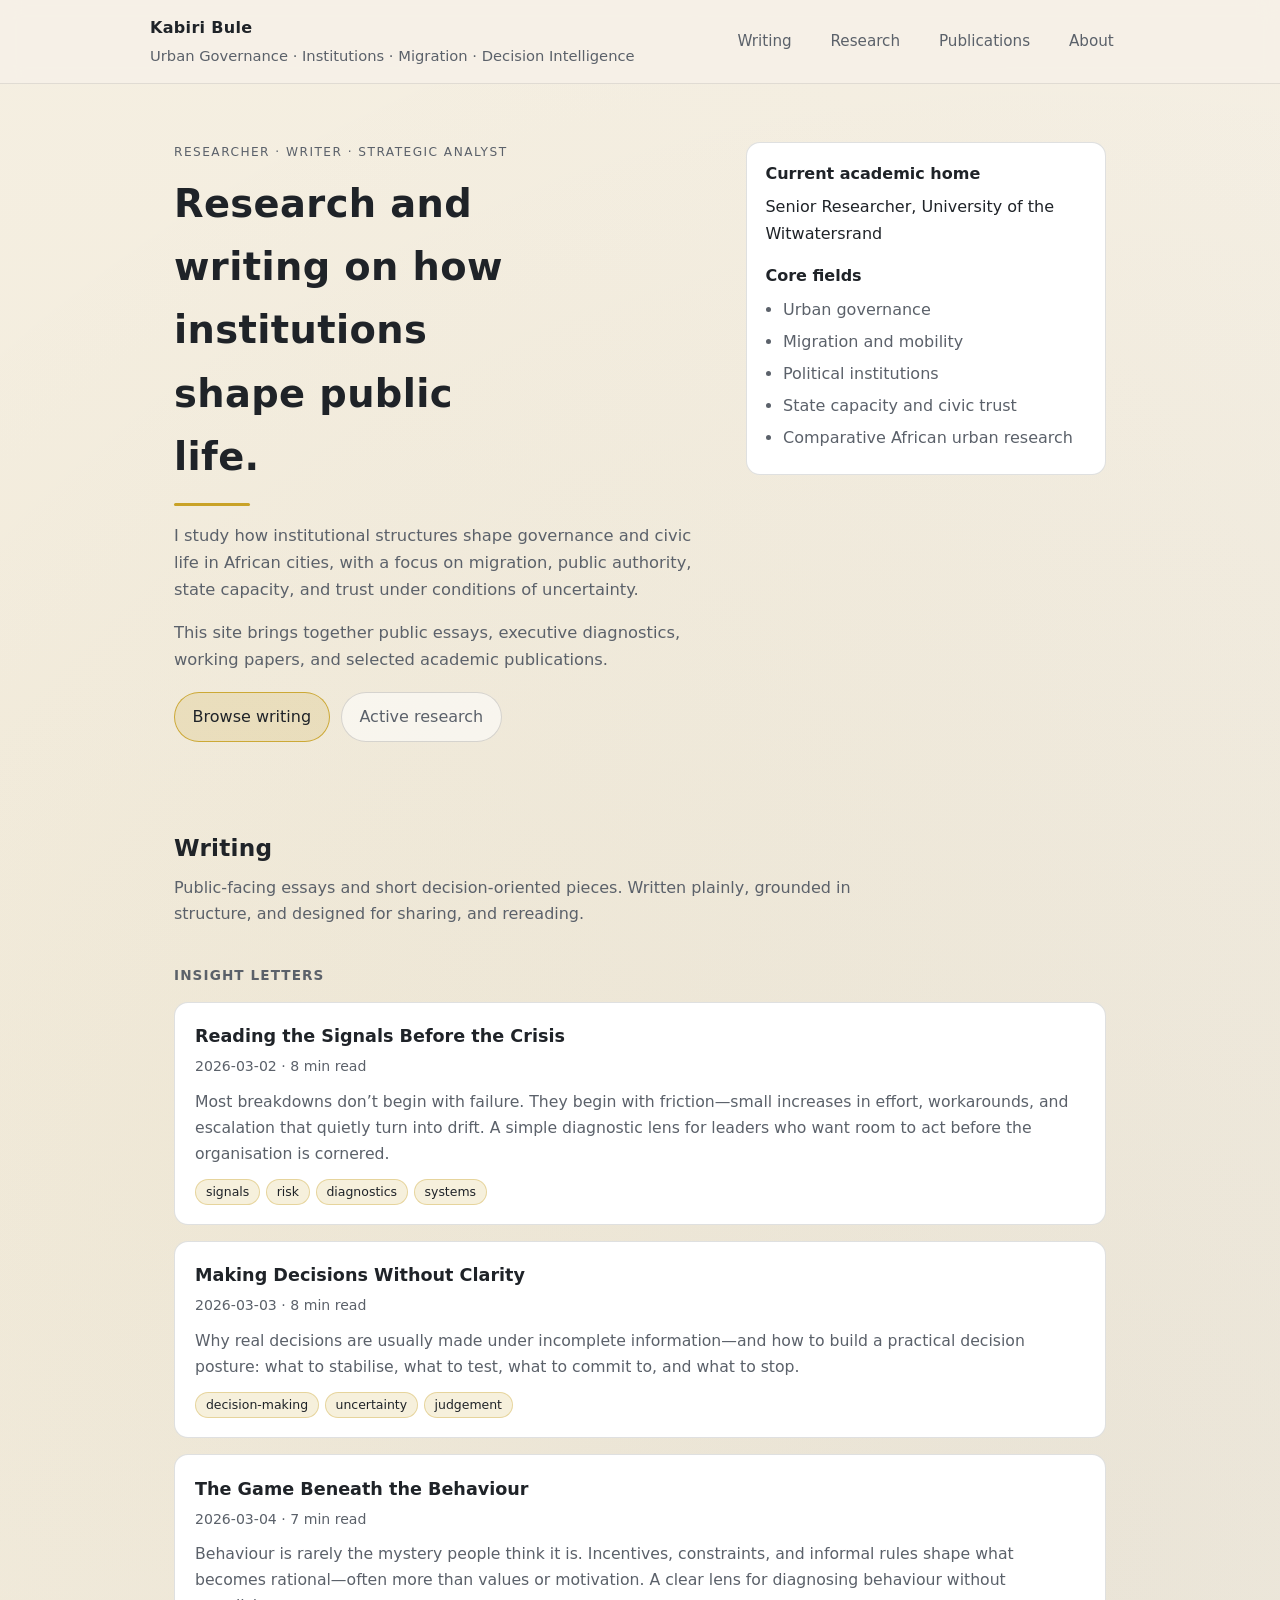
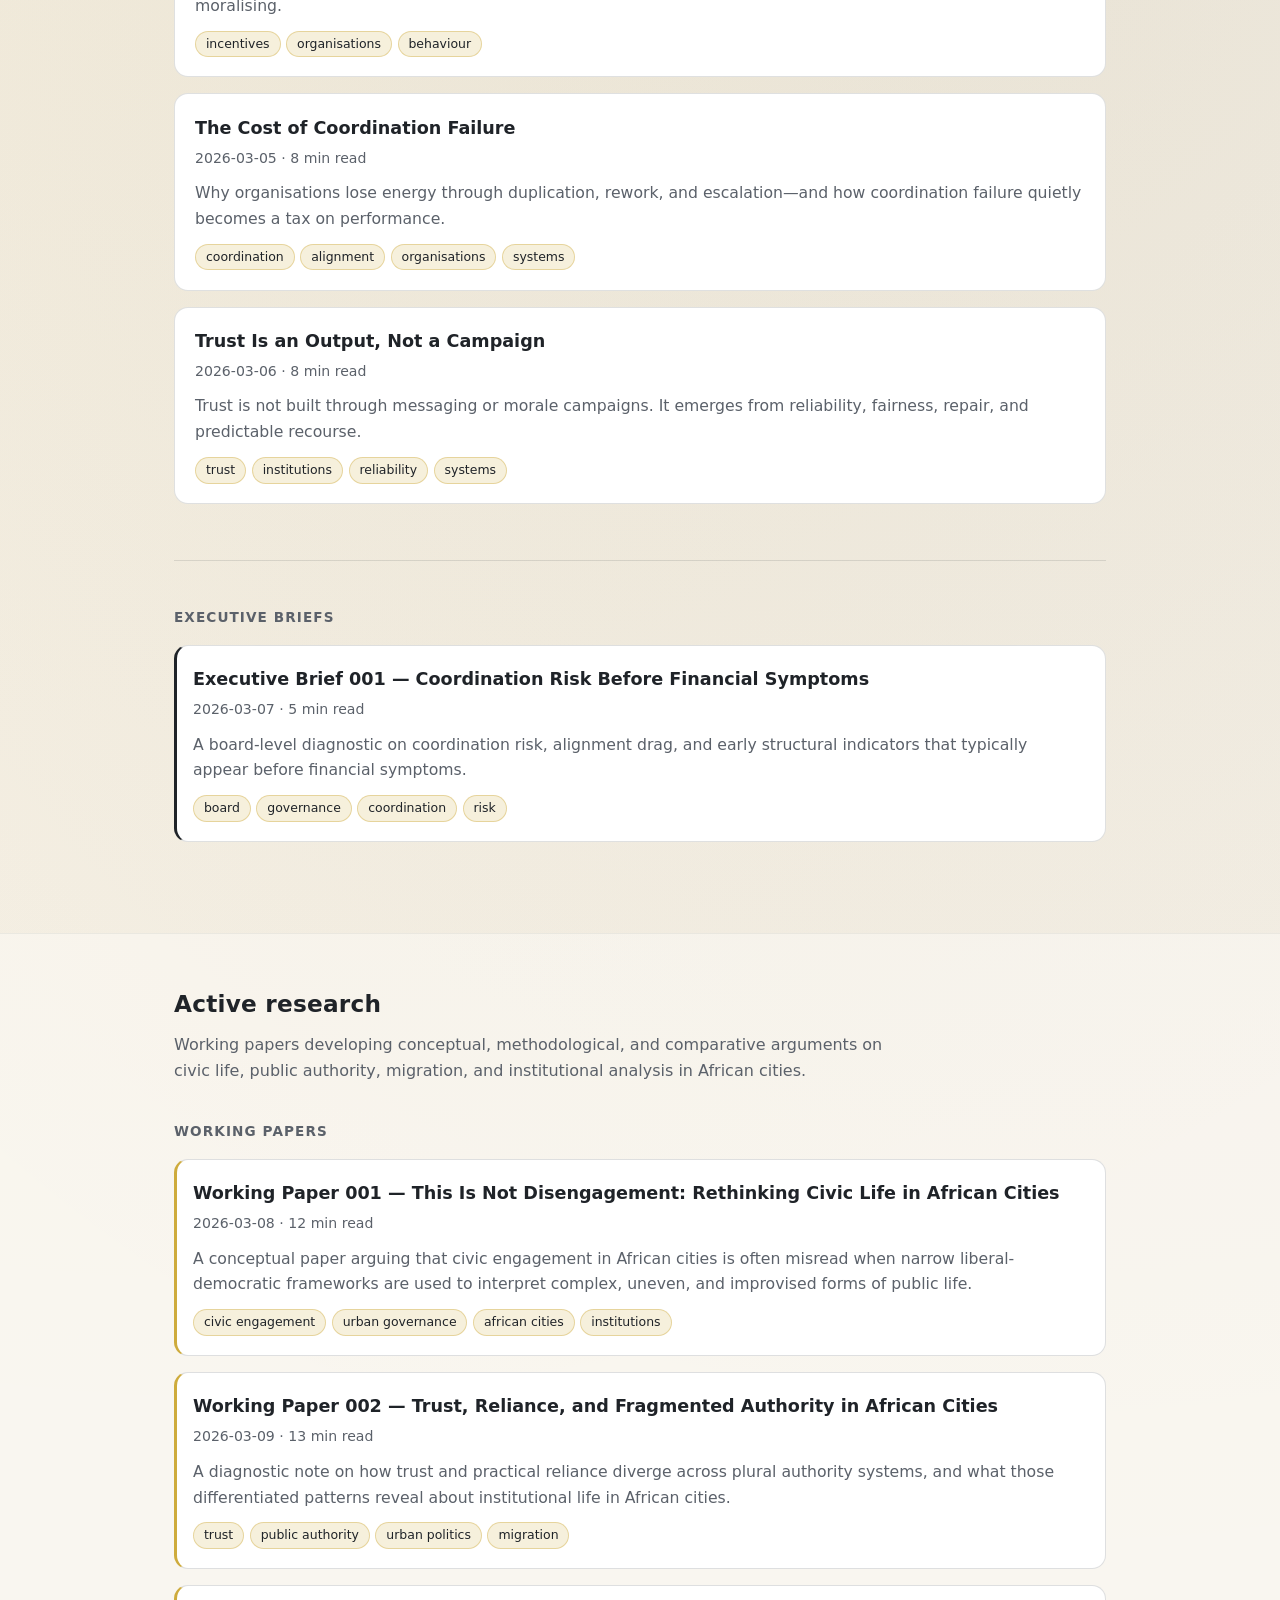
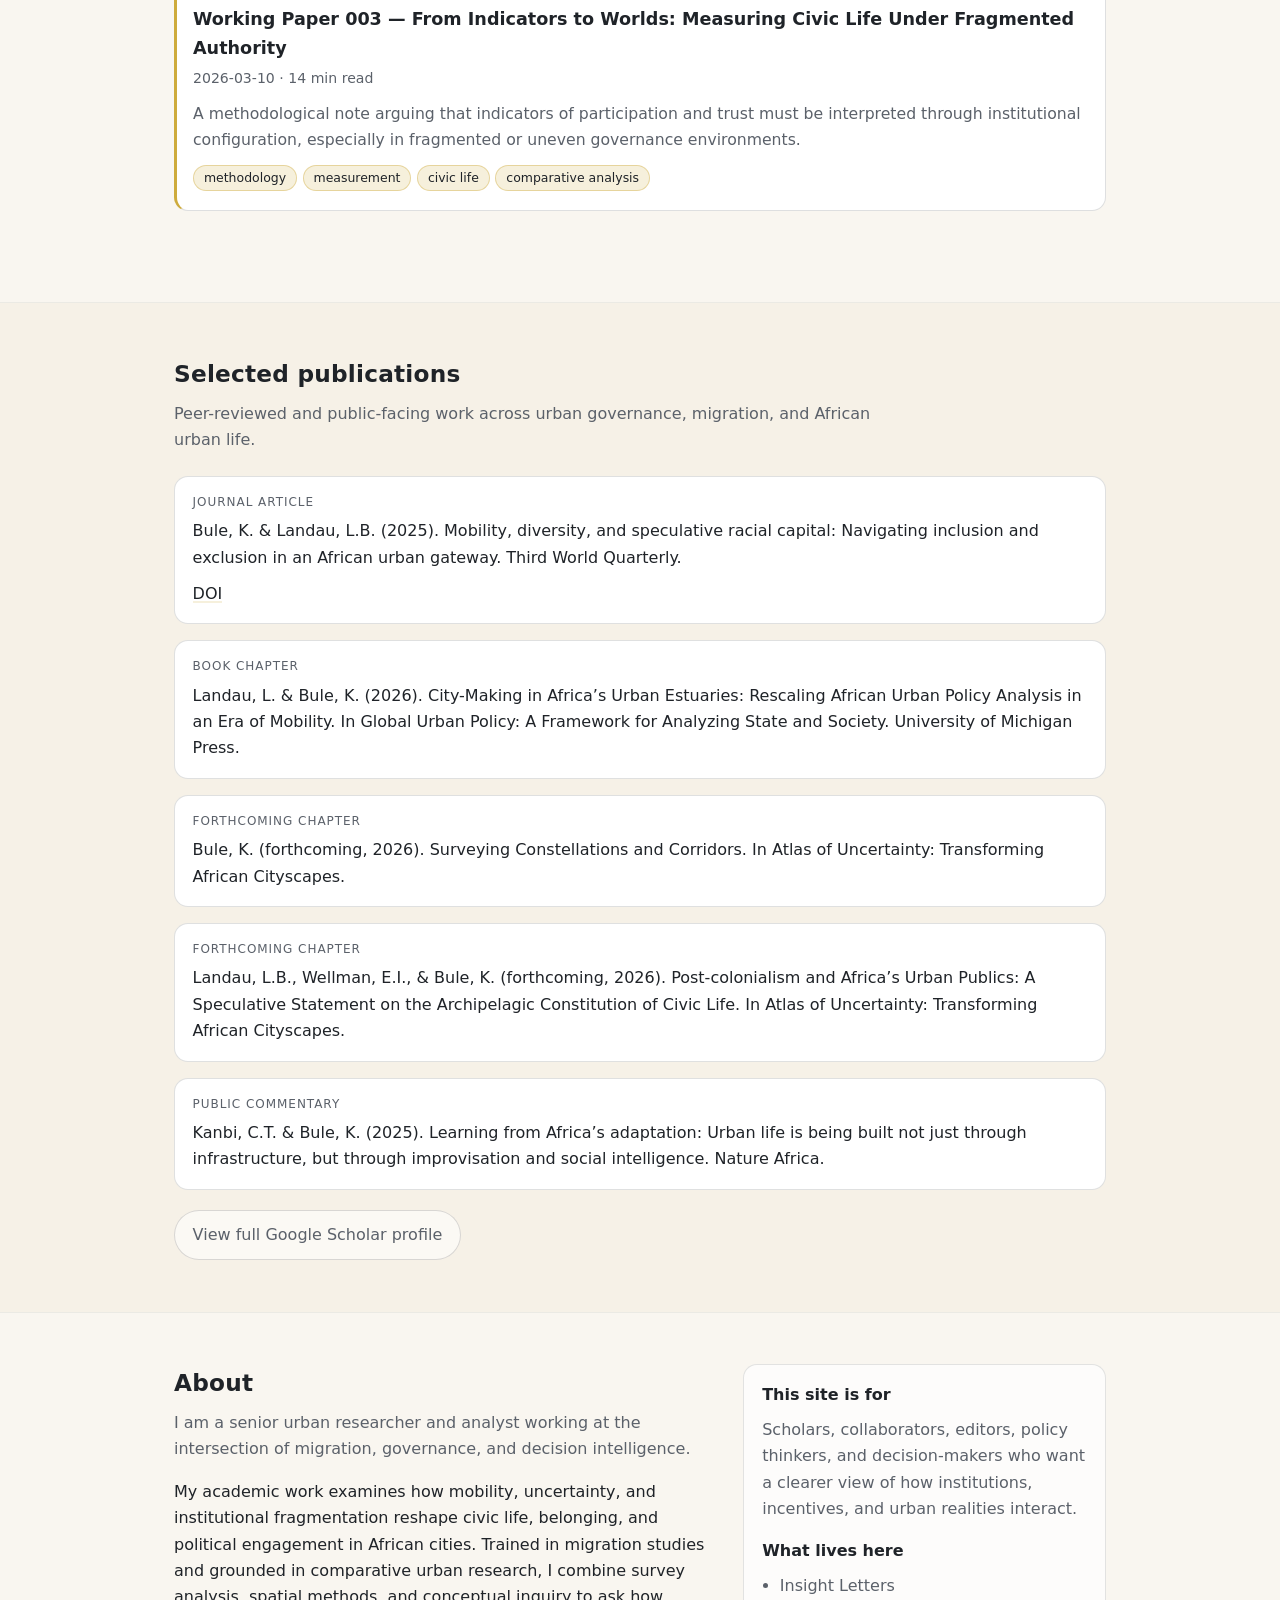
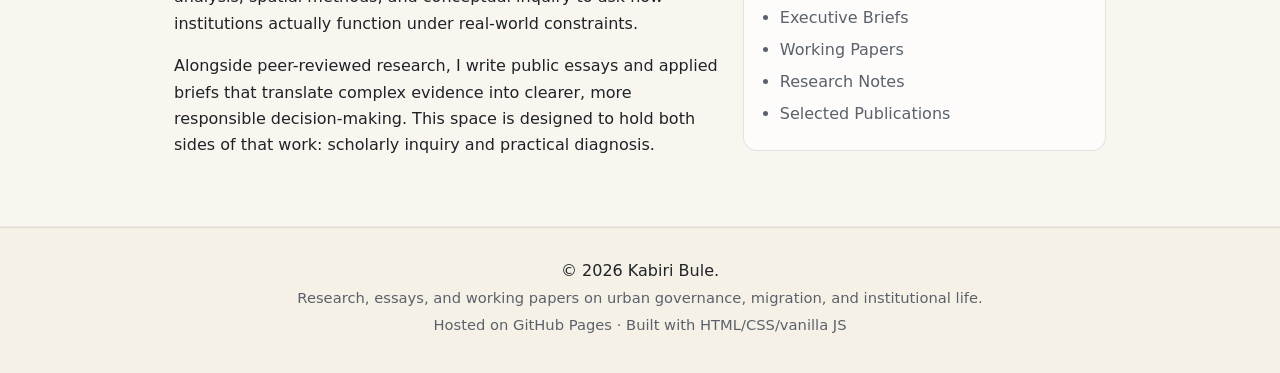
==== index.html @ 26664493 "Add files via upload" ====
<!doctype html>
<html lang="en">
  <head>
    <meta charset="UTF-8" />
    <meta name="viewport" content="width=device-width, initial-scale=1" />
    <title>Kabiri Bule | Research, Essays & Working Papers</title>
    <meta
      name="description"
      content="Research, essays, and working papers by Kabiri Bule on urban governance, migration, institutions, and decision intelligence."
    />
    <link rel="stylesheet" href="styles.css" />
  </head>

  <body>
    <!-- Header -->
    <header class="site-header">
      <div class="container header-inner">
        <div class="brand">
          <a class="brand-name" href="index.html">Kabiri Bule</a>
          <div class="brand-line">
            Urban Governance · Institutions · Migration · Decision Intelligence
          </div>
        </div>

        <nav class="nav">
          <a class="nav-link" href="#writing">Writing</a>
          <a class="nav-link" href="#research">Research</a>
          <a class="nav-link" href="#publications">Publications</a>
          <a class="nav-link" href="#about">About</a>
        </nav>
      </div>
    </header>

    <!-- Main -->
    <main>
      <!-- Hero -->
      <section class="hero hero-home">
        <div class="container hero-inner">
          <div class="hero-copy">
            <p class="hero-kicker">Researcher · Writer · Strategic Analyst</p>
            <h1 class="hero-title">
              Research and writing on how institutions shape public life.
            </h1>
            <div class="accent-line" aria-hidden="true"></div>

            <p class="hero-text">
              I study how institutional structures shape governance and civic
              life in African cities, with a focus on migration, public
              authority, state capacity, and trust under conditions of
              uncertainty.
            </p>

            <p class="hero-text hero-text-secondary">
              This site brings together public essays, executive diagnostics,
              working papers, and selected academic publications.
            </p>

            <div class="hero-actions">
              <a class="btn-primary" href="#writing">Browse writing</a>
              <a class="btn-quiet" href="#research">Active research</a>
            </div>
          </div>

          <aside class="hero-aside" aria-label="Profile summary">
            <div class="note-card">
              <div class="note-title">Current academic home</div>
              <p class="note-text">
                Senior Researcher, University of the Witwatersrand
                <span class="note-subtle"></span>
              </p>

              <div class="note-title note-title-spaced">Core fields</div>
              <ul class="note-list">
                <li>Urban governance</li>
                <li>Migration and mobility</li>
                <li>Political institutions</li>
                <li>State capacity and civic trust</li>
                <li>Comparative African urban research</li>
              </ul>
            </div>
          </aside>
        </div>
      </section>

      <!-- Writing -->
      <section id="writing" class="section">
        <div class="container">
          <header class="section-head">
            <h2 class="section-title">Writing</h2>
            <p class="section-subtitle">
              Public-facing essays and short decision-oriented pieces. Written
              plainly, grounded in structure, and designed for sharing, and
              rereading.
            </p>
          </header>

          <div id="essay-list" class="essay-list" aria-live="polite">
            <!-- JS injects shelves here -->
          </div>
        </div>
      </section>

      <!-- Research -->
      <section id="research" class="section section-soft">
        <div class="container">
          <header class="section-head">
            <h2 class="section-title">Active research</h2>
            <p class="section-subtitle">
              Working papers developing conceptual, methodological, and
              comparative arguments on civic life, public authority, migration,
              and institutional analysis in African cities.
            </p>
          </header>

          <div id="research-list" class="essay-list" aria-live="polite">
            <!-- JS injects working papers here -->
          </div>
        </div>
      </section>

      <!-- Publications -->
      <section id="publications" class="section">
        <div class="container">
          <header class="section-head">
            <h2 class="section-title">Selected publications</h2>
            <p class="section-subtitle">
              Peer-reviewed and public-facing work across urban governance,
              migration, and African urban life.
            </p>
          </header>

          <div id="publication-list" class="publication-list">
            <!-- JS injects publication items here -->
          </div>

          <div class="publication-actions">
            <a
              class="btn-quiet"
              href="https://scholar.google.com/citations?hl=en&user=A5i4TDYAAAAJ"
              target="_blank"
              rel="noopener noreferrer"
            >
              View full Google Scholar profile
            </a>
          </div>
        </div>
      </section>

      <!-- About -->
      <section id="about" class="section section-soft">
        <div class="container about-grid">
          <div>
            <h2 class="section-title">About</h2>
            <p class="section-subtitle about-lead">
              I am a senior urban researcher and analyst working at the
              intersection of migration, governance, and decision intelligence.
            </p>

            <p class="about-body">
              My academic work examines how mobility, uncertainty, and
              institutional fragmentation reshape civic life, belonging, and
              political engagement in African cities. Trained in migration
              studies and grounded in comparative urban research, I combine
              survey analysis, spatial methods, and conceptual inquiry to ask
              how institutions actually function under real-world constraints.
            </p>

            <p class="about-body">
              Alongside peer-reviewed research, I write public essays and
              applied briefs that translate complex evidence into clearer, more
              responsible decision-making. This space is designed to hold both
              sides of that work: scholarly inquiry and practical diagnosis.
            </p>
          </div>

          <div class="about-card">
            <div class="about-card-title">This site is for</div>
            <p class="about-card-text">
              Scholars, collaborators, editors, policy thinkers, and
              decision-makers who want a clearer view of how institutions,
              incentives, and urban realities interact.
            </p>

            <div class="about-card-title about-card-title-spaced">
              What lives here
            </div>
            <ul class="note-list">
              <li>Insight Letters</li>
              <li>Executive Briefs</li>
              <li>Working Papers</li>
              <li>Research Notes</li>
              <li>Selected Publications</li>
            </ul>
          </div>
        </div>
      </section>
    </main>

    <!-- Footer -->
    <footer class="site-footer">
      <div class="container footer-inner">
        <p class="footer-text">© <span id="year"></span> Kabiri Bule.</p>
        <p class="footer-text subtle">
          Research, essays, and working papers on urban governance, migration,
          and institutional life.
        </p>
        <p class="footer-text subtle">
          Hosted on GitHub Pages · Built with HTML/CSS/vanilla JS
        </p>
      </div>
    </footer>

    <script src="main.js"></script>
  </body>
</html>
---- styles.css ----
:root {
  --bg: #f6f1e7;
  --surface: #ffffff;
  --text: #1f2328;
  --muted: #5b616a;
  --border: rgba(31, 35, 40, 0.14);

  --accent: #c9a227;
  --accent-soft: rgba(201, 162, 39, 0.16);

  --radius: 14px;
  --pill: 999px;

  --container: 980px;
}

* {
  box-sizing: border-box;
}

html,
body {
  margin: 0;
  padding: 0;
}

body {
  font-family:
    system-ui,
    -apple-system,
    Segoe UI,
    Roboto,
    Helvetica,
    Arial,
    sans-serif;
  line-height: 1.65;
  color: var(--text);
  background: var(--bg);
  -webkit-font-smoothing: antialiased;
}

a {
  color: inherit;
}

ul {
  margin: 0;
  padding-left: 1.1rem;
}

.container {
  width: 100%;
  max-width: var(--container);
  margin: 0 auto;
  padding: 0 1.5rem;
}

.section {
  padding: 3.2rem 0;
}

.section-soft {
  background: rgba(255, 255, 255, 0.35);
  border-top: 1px solid rgba(31, 35, 40, 0.06);
  border-bottom: 1px solid rgba(31, 35, 40, 0.06);
}

/* Header */

.site-header {
  position: sticky;
  top: 0;
  z-index: 20;
  background: rgba(246, 241, 231, 0.88);
  backdrop-filter: blur(10px);
  border-bottom: 1px solid rgba(31, 35, 40, 0.1);
}

.header-inner {
  display: flex;
  align-items: center;
  justify-content: space-between;
  padding: 0.95rem 0;
  gap: 1rem;
}

.brand-name {
  text-decoration: none;
  font-weight: 650;
  letter-spacing: 0.02em;
}

.brand-line {
  font-size: 0.92rem;
  color: var(--muted);
  margin-top: 0.15rem;
}

.nav {
  display: flex;
  flex-wrap: wrap;
  gap: 0.4rem;
}

.nav-link {
  text-decoration: none;
  font-size: 0.95rem;
  color: var(--muted);
  padding: 0.45rem 0.95rem;
  border-radius: var(--pill);
  border: 1px solid transparent;
}

.nav-link:hover {
  border-color: rgba(201, 162, 39, 0.55);
  background: var(--accent-soft);
  color: var(--text);
}

/* Hero */

.hero {
  padding: 3.6rem 0 2.2rem;
}

.hero-inner {
  display: grid;
  grid-template-columns: 1.2fr 0.8fr;
  gap: 2rem;
  align-items: start;
}

.hero-kicker {
  margin: 0 0 0.6rem;
  text-transform: uppercase;
  letter-spacing: 0.12em;
  font-size: 0.76rem;
  color: var(--muted);
}

.hero-title {
  font-size: clamp(2rem, 3vw, 2.75rem);
  margin: 0 0 0.5rem;
  letter-spacing: 0.01em;
  max-width: 14ch;
}

.accent-line {
  width: 76px;
  height: 3px;
  border-radius: var(--pill);
  background: var(--accent);
  margin: 0.9rem 0 1.1rem;
}

.hero-text {
  color: var(--muted);
  font-size: 1.02rem;
  max-width: 58ch;
  margin: 0 0 1rem;
}

.hero-text-secondary {
  max-width: 54ch;
}

.hero-actions {
  display: flex;
  flex-wrap: wrap;
  gap: 0.7rem;
  margin-top: 1.1rem;
}

.btn-primary {
  display: inline-flex;
  align-items: center;
  justify-content: center;
  padding: 0.7rem 1.1rem;
  border-radius: var(--pill);
  text-decoration: none;
  border: 1px solid rgba(201, 162, 39, 0.9);
  background: var(--accent-soft);
  color: var(--text);
}

.btn-primary:hover {
  background: rgba(201, 162, 39, 0.22);
}

.btn-quiet {
  display: inline-flex;
  align-items: center;
  justify-content: center;
  padding: 0.7rem 1.1rem;
  border-radius: var(--pill);
  text-decoration: none;
  border: 1px solid rgba(31, 35, 40, 0.16);
  background: rgba(255, 255, 255, 0.55);
  color: var(--muted);
}

.btn-quiet:hover {
  border-color: rgba(31, 35, 40, 0.28);
  color: var(--text);
}

/* Note card */

.note-card {
  background: var(--surface);
  border: 1px solid var(--border);
  border-radius: var(--radius);
  padding: 1.1rem 1.15rem;
}

.note-title {
  font-weight: 650;
  margin-bottom: 0.45rem;
}

.note-title-spaced {
  margin-top: 1rem;
}

.note-text {
  margin: 0;
  color: var(--text);
}

.note-subtle {
  color: var(--muted);
}

.note-list {
  color: var(--muted);
}

.note-list li {
  margin: 0.35rem 0;
}

/* Sections */

.section-head {
  margin-bottom: 1.4rem;
}

.section-title {
  margin: 0 0 0.5rem;
  font-size: 1.45rem;
  letter-spacing: 0.01em;
}

.section-subtitle {
  margin: 0;
  color: var(--muted);
  max-width: 70ch;
}

/* Shelf styles */

.essay-list {
  display: flex;
  flex-direction: column;
  gap: 1rem;
  margin-top: 1.2rem;
}

.tier-block {
  margin-bottom: 2.5rem;
}

.tier-title {
  font-size: 0.85rem;
  letter-spacing: 0.08em;
  text-transform: uppercase;
  color: #5b616a;
  margin-bottom: 1rem;
}

.tier-grid {
  display: grid;
  grid-template-columns: 1fr;
  gap: 1rem;
}

.tier-briefs {
  padding-top: 2rem;
  border-top: 1px solid rgba(31, 35, 40, 0.12);
}

.essay-card {
  background: var(--surface);
  border: 1px solid var(--border);
  border-radius: var(--radius);
  padding: 1.2rem 1.25rem;
  transition:
    transform 120ms ease,
    box-shadow 160ms ease;
}

.essay-card:hover {
  transform: translateY(-1px);
  box-shadow: 0 14px 28px rgba(31, 35, 40, 0.1);
}

.brief-card {
  border-left: 3px solid #1f2328;
  padding-left: 1rem;
}

.research-card {
  border-left: 3px solid rgba(201, 162, 39, 0.9);
  padding-left: 1rem;
}

.essay-title {
  margin: 0 0 0.25rem;
  font-size: 1.1rem;
}

.essay-title a {
  text-decoration: none;
  box-shadow: inset 0 -2px 0 transparent;
}

.essay-card:hover .essay-title a {
  box-shadow: inset 0 -2px 0 var(--accent);
}

.essay-meta {
  margin: 0 0 0.65rem;
  color: var(--muted);
  font-size: 0.88rem;
}

.essay-summary {
  margin: 0;
  color: var(--muted);
  font-size: 0.98rem;
}

.tags {
  margin-top: 0.75rem;
  display: flex;
  flex-wrap: wrap;
  gap: 0.35rem;
}

.tag {
  font-size: 0.78rem;
  padding: 0.12rem 0.62rem;
  border-radius: var(--pill);
  border: 1px solid rgba(201, 162, 39, 0.35);
  background: var(--accent-soft);
  color: var(--text);
}

/* Publications */

.publication-list {
  display: grid;
  gap: 1rem;
  margin-top: 1.2rem;
}

.publication-item {
  background: var(--surface);
  border: 1px solid var(--border);
  border-radius: var(--radius);
  padding: 1rem 1.1rem;
}

.publication-category {
  margin: 0 0 0.35rem;
  text-transform: uppercase;
  letter-spacing: 0.08em;
  font-size: 0.75rem;
  color: var(--muted);
}

.publication-citation {
  margin: 0;
  color: var(--text);
}

.publication-link-wrap {
  margin: 0.6rem 0 0;
}

.publication-link {
  text-decoration: none;
  color: var(--text);
  box-shadow: inset 0 -2px 0 var(--accent-soft);
}

.publication-link:hover {
  box-shadow: inset 0 -2px 0 var(--accent);
}

.publication-actions {
  margin-top: 1.25rem;
}

/* About */

.about-grid {
  display: grid;
  grid-template-columns: 1.2fr 0.8fr;
  gap: 1.5rem;
  align-items: start;
}

.about-lead {
  margin-bottom: 1rem;
}

.about-body {
  margin: 0 0 1rem;
  color: var(--text);
  max-width: 68ch;
}

.about-card {
  background: rgba(255, 255, 255, 0.7);
  border: 1px solid rgba(31, 35, 40, 0.12);
  border-radius: var(--radius);
  padding: 1.1rem 1.15rem;
}

.about-card-title {
  font-weight: 650;
  margin-bottom: 0.5rem;
}

.about-card-title-spaced {
  margin-top: 1rem;
}

.about-card-text {
  margin: 0;
  color: var(--muted);
}

/* Footer */

.site-footer {
  padding: 1.7rem 0 2.1rem;
  border-top: 1px solid rgba(31, 35, 40, 0.1);
}

.footer-inner {
  text-align: center;
}

.footer-text {
  margin: 0.15rem 0;
}

.subtle {
  color: var(--muted);
  font-size: 0.92rem;
}

/* Essay page */

.essay-page {
  padding: 3.2rem 0 3.8rem;
}

.essay-container {
  max-width: 760px;
}

.essay-header {
  margin-bottom: 2.2rem;
}

.essay-kicker {
  text-transform: uppercase;
  letter-spacing: 0.14em;
  font-size: 0.75rem;
  color: var(--muted);
  margin: 0 0 0.5rem;
}

.essay-title-page {
  margin: 0 0 0.6rem;
  font-size: clamp(1.9rem, 3vw, 2.3rem);
  letter-spacing: 0.01em;
}

.essay-meta-page {
  margin: 0.6rem 0 0;
  color: var(--muted);
  font-size: 0.9rem;
}

.essay-content {
  background: var(--surface);
  border: 1px solid var(--border);
  border-radius: var(--radius);
  padding: 2.2rem 2.2rem;
  overflow: hidden;
}

.essay-content p {
  font-size: 1.05rem;
  line-height: 1.75;
  color: var(--text);
  margin: 0 0 1.4rem;
}

.essay-content h1 {
  margin: 0 0 1rem;
  font-size: 1.8rem;
}

.essay-content h2 {
  margin: 2.4rem 0 0.8rem;
  font-size: 1.4rem;
  letter-spacing: 0.01em;
}

.essay-content h3 {
  margin: 1.8rem 0 0.6rem;
  font-size: 1.15rem;
}

.essay-content a {
  color: var(--text);
  box-shadow: inset 0 -2px 0 var(--accent-soft);
  text-decoration: none;
}

.essay-content a:hover {
  box-shadow: inset 0 -2px 0 var(--accent);
}

.essay-content figure {
  margin: 2rem 0 2.6rem;
}

.essay-content figure svg {
  display: block;
  width: 100%;
  height: auto;
}

.essay-content figcaption {
  margin-top: 0.75rem;
  font-size: 0.92rem;
  line-height: 1.5;
  color: var(--muted);
  text-align: center;
  max-width: 60ch;
  margin-left: auto;
  margin-right: auto;
}

.essay-footer {
  margin-top: 2.4rem;
  padding-top: 1.6rem;
  border-top: 1px solid rgba(31, 35, 40, 0.12);
}

.essay-footer-text {
  color: var(--muted);
  font-size: 0.95rem;
  margin-bottom: 1.2rem;
}

/* Wide-screen refinement */

@media (min-width: 1200px) {
  body {
    background:
      radial-gradient(
        circle at 18% 22%,
        rgba(201, 162, 39, 0.07),
        transparent 46%
      ),
      radial-gradient(
        circle at 82% 30%,
        rgba(31, 35, 40, 0.05),
        transparent 44%
      ),
      var(--bg);
  }

  .essay-container {
    max-width: 920px;
    position: relative;
  }

  .essay-container::before {
    content: "";
    position: absolute;
    top: 0.6rem;
    bottom: 0.6rem;
    left: -64px;
    width: 2px;
    border-radius: var(--pill);
    background: linear-gradient(
      to bottom,
      rgba(31, 35, 40, 0),
      rgba(31, 35, 40, 0.14),
      rgba(31, 35, 40, 0)
    );
  }

  .essay-container::after {
    content: "";
    position: absolute;
    top: 1.3rem;
    left: -71px;
    width: 16px;
    height: 16px;
    border-radius: var(--pill);
    background: rgba(201, 162, 39, 0.24);
    border: 1px solid rgba(201, 162, 39, 0.55);
  }

  .essay-content {
    padding: 2.4rem 2.7rem;
  }
}

@media (max-width: 1250px) {
  .essay-container::before,
  .essay-container::after {
    display: none;
  }
}

@media (max-width: 820px) {
  .hero-inner,
  .about-grid {
    grid-template-columns: 1fr;
  }
}

@media (max-width: 640px) {
  .essay-content {
    padding: 1.6rem 1.4rem;
  }
}

@media (max-width: 520px) {
  .header-inner {
    flex-direction: column;
    align-items: flex-start;
  }
}
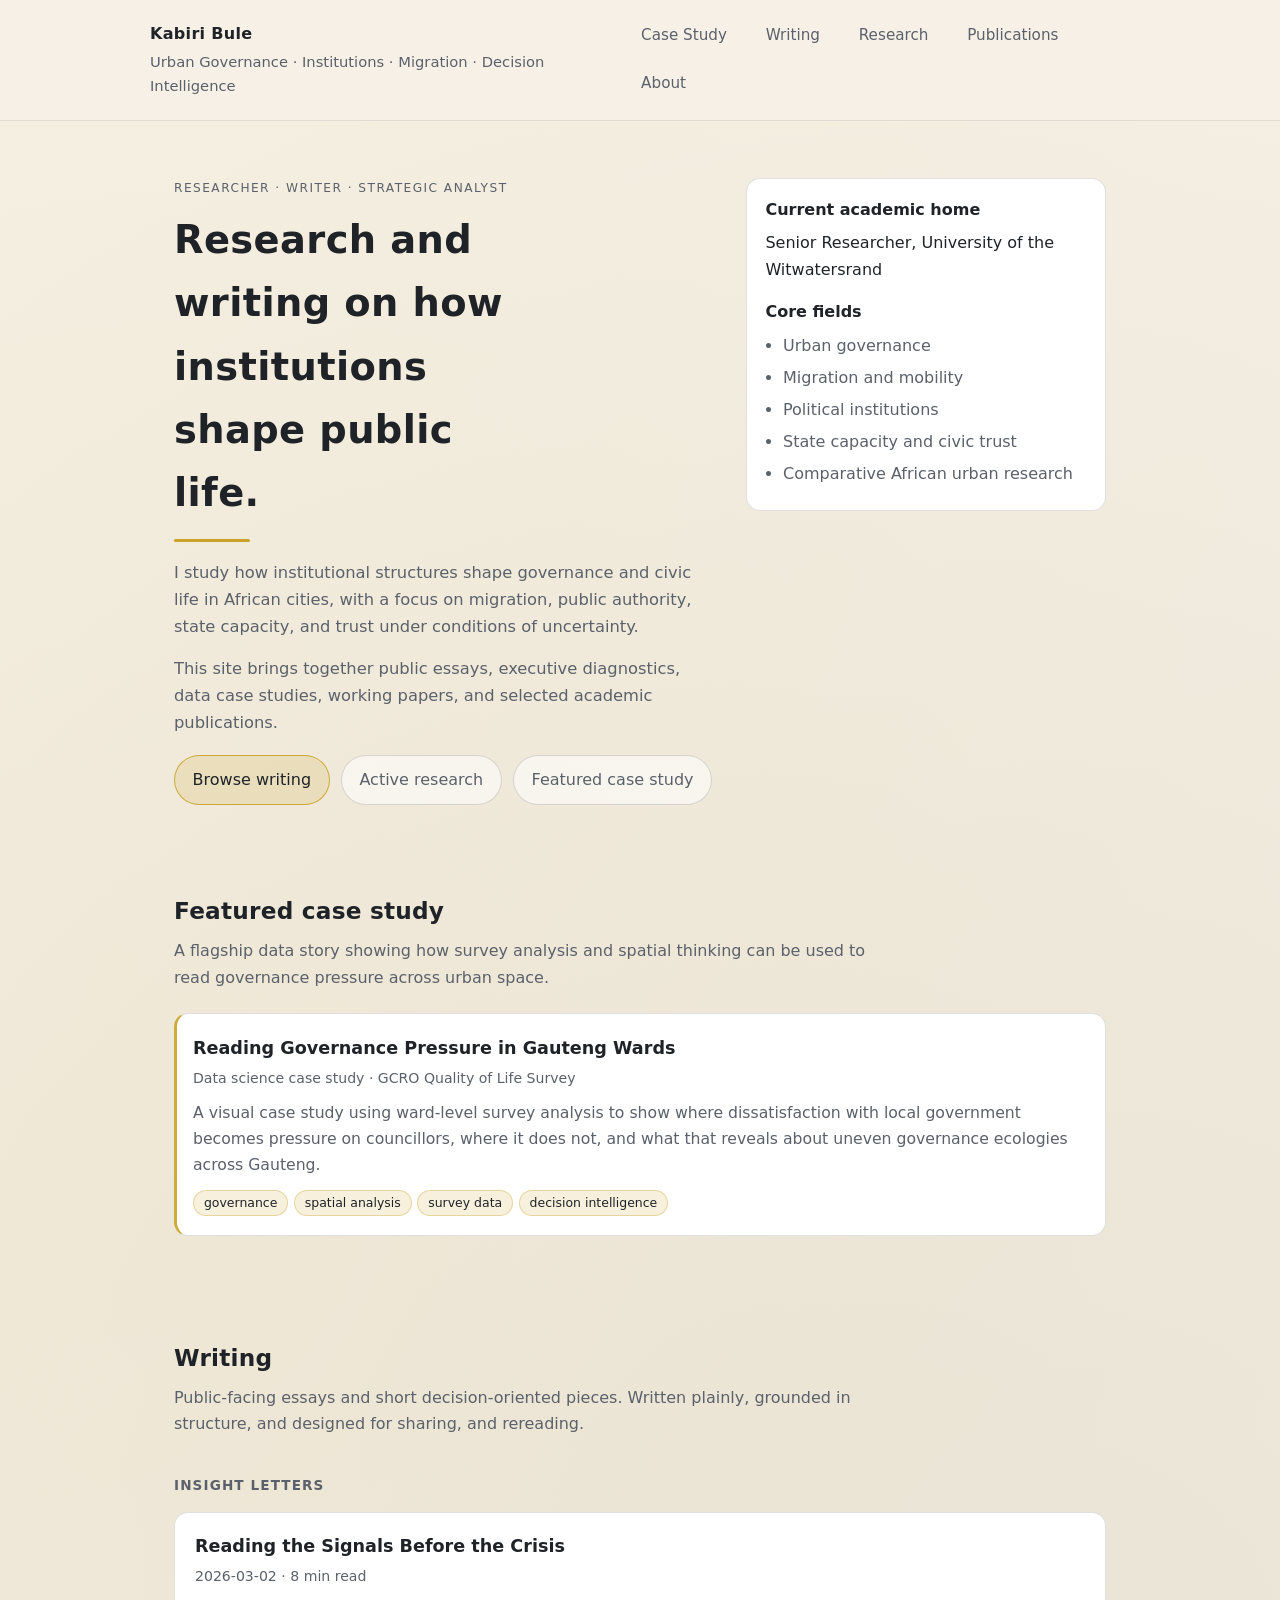
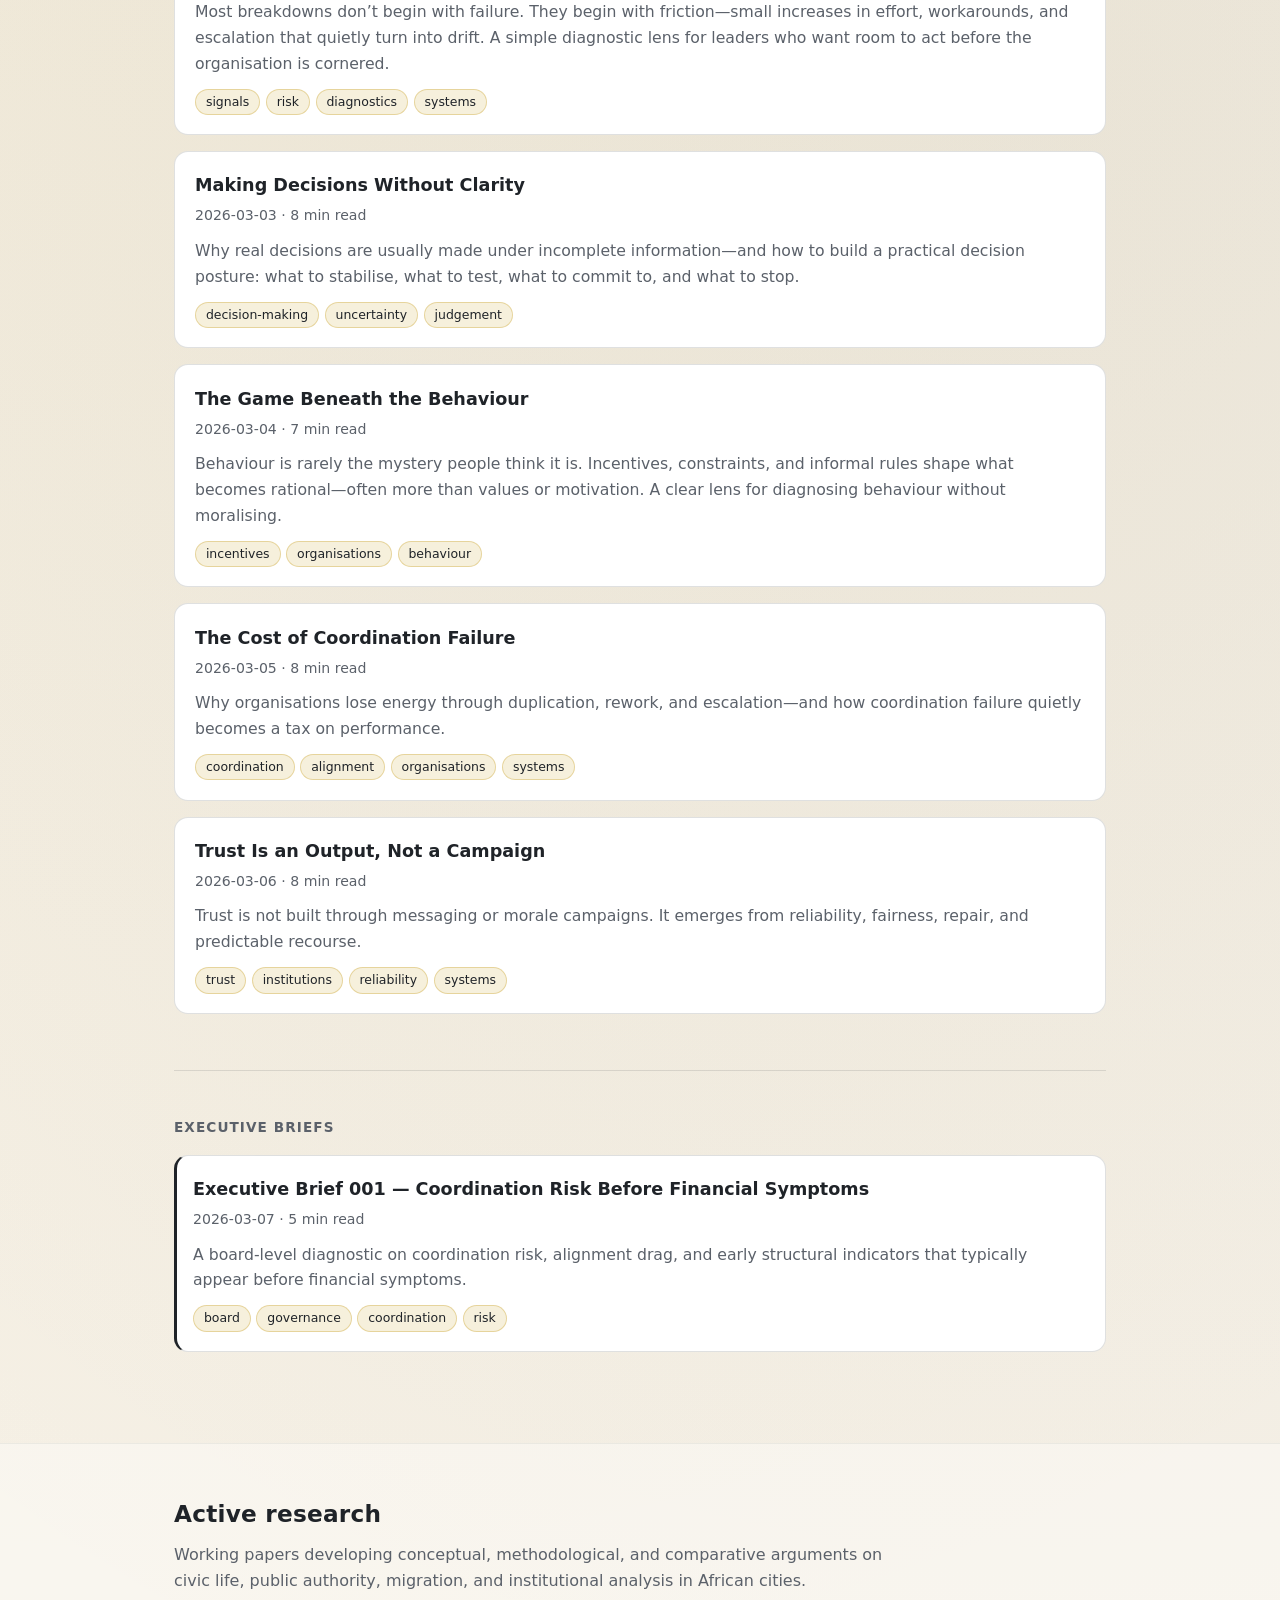
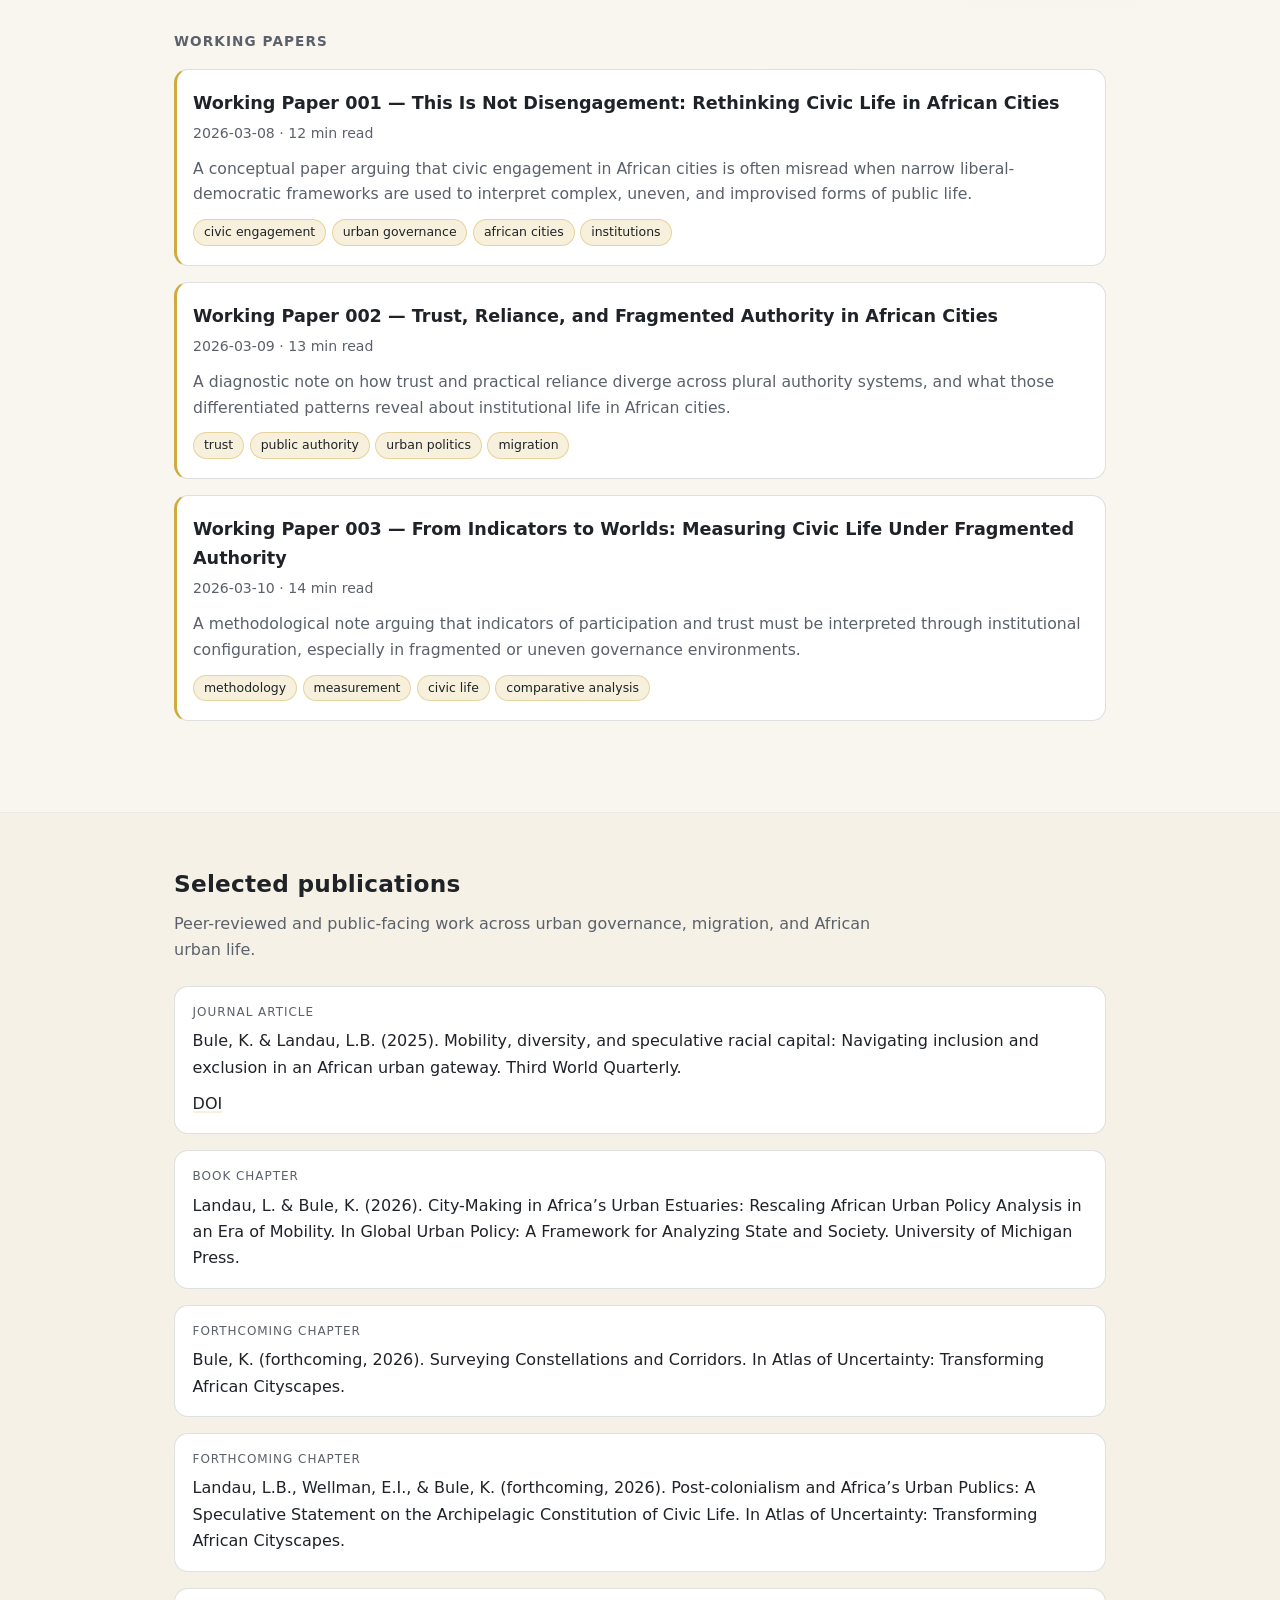
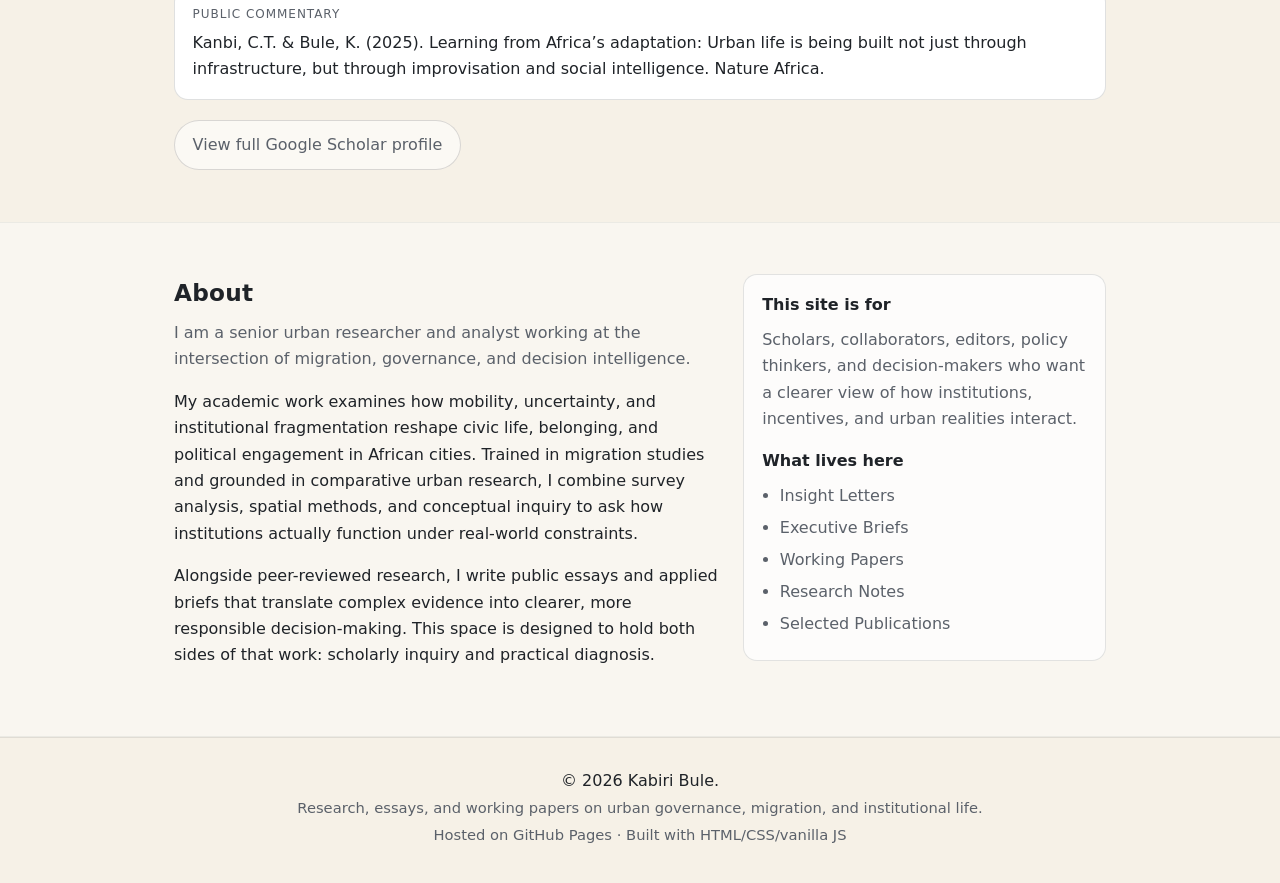
==== commit 79c5669c: "initial website with governance pressure case study" ====
--- a/index.html
+++ b/index.html
@@ -1,215 +1,256 @@
-<!doctype html>
-<html lang="en">
-  <head>
-    <meta charset="UTF-8" />
-    <meta name="viewport" content="width=device-width, initial-scale=1" />
-    <title>Kabiri Bule | Research, Essays & Working Papers</title>
-    <meta
-      name="description"
-      content="Research, essays, and working papers by Kabiri Bule on urban governance, migration, institutions, and decision intelligence."
-    />
-    <link rel="stylesheet" href="styles.css" />
-  </head>
-
-  <body>
-    <!-- Header -->
-    <header class="site-header">
-      <div class="container header-inner">
-        <div class="brand">
-          <a class="brand-name" href="index.html">Kabiri Bule</a>
-          <div class="brand-line">
-            Urban Governance · Institutions · Migration · Decision Intelligence
-          </div>
-        </div>
-
-        <nav class="nav">
-          <a class="nav-link" href="#writing">Writing</a>
-          <a class="nav-link" href="#research">Research</a>
-          <a class="nav-link" href="#publications">Publications</a>
-          <a class="nav-link" href="#about">About</a>
-        </nav>
-      </div>
-    </header>
-
-    <!-- Main -->
-    <main>
-      <!-- Hero -->
-      <section class="hero hero-home">
-        <div class="container hero-inner">
-          <div class="hero-copy">
-            <p class="hero-kicker">Researcher · Writer · Strategic Analyst</p>
-            <h1 class="hero-title">
-              Research and writing on how institutions shape public life.
-            </h1>
-            <div class="accent-line" aria-hidden="true"></div>
-
-            <p class="hero-text">
-              I study how institutional structures shape governance and civic
-              life in African cities, with a focus on migration, public
-              authority, state capacity, and trust under conditions of
-              uncertainty.
-            </p>
-
-            <p class="hero-text hero-text-secondary">
-              This site brings together public essays, executive diagnostics,
-              working papers, and selected academic publications.
-            </p>
-
-            <div class="hero-actions">
-              <a class="btn-primary" href="#writing">Browse writing</a>
-              <a class="btn-quiet" href="#research">Active research</a>
-            </div>
-          </div>
-
-          <aside class="hero-aside" aria-label="Profile summary">
-            <div class="note-card">
-              <div class="note-title">Current academic home</div>
-              <p class="note-text">
-                Senior Researcher, University of the Witwatersrand
-                <span class="note-subtle"></span>
-              </p>
-
-              <div class="note-title note-title-spaced">Core fields</div>
-              <ul class="note-list">
-                <li>Urban governance</li>
-                <li>Migration and mobility</li>
-                <li>Political institutions</li>
-                <li>State capacity and civic trust</li>
-                <li>Comparative African urban research</li>
-              </ul>
-            </div>
-          </aside>
-        </div>
-      </section>
-
-      <!-- Writing -->
-      <section id="writing" class="section">
-        <div class="container">
-          <header class="section-head">
-            <h2 class="section-title">Writing</h2>
-            <p class="section-subtitle">
-              Public-facing essays and short decision-oriented pieces. Written
-              plainly, grounded in structure, and designed for sharing, and
-              rereading.
-            </p>
-          </header>
-
-          <div id="essay-list" class="essay-list" aria-live="polite">
-            <!-- JS injects shelves here -->
-          </div>
-        </div>
-      </section>
-
-      <!-- Research -->
-      <section id="research" class="section section-soft">
-        <div class="container">
-          <header class="section-head">
-            <h2 class="section-title">Active research</h2>
-            <p class="section-subtitle">
-              Working papers developing conceptual, methodological, and
-              comparative arguments on civic life, public authority, migration,
-              and institutional analysis in African cities.
-            </p>
-          </header>
-
-          <div id="research-list" class="essay-list" aria-live="polite">
-            <!-- JS injects working papers here -->
-          </div>
-        </div>
-      </section>
-
-      <!-- Publications -->
-      <section id="publications" class="section">
-        <div class="container">
-          <header class="section-head">
-            <h2 class="section-title">Selected publications</h2>
-            <p class="section-subtitle">
-              Peer-reviewed and public-facing work across urban governance,
-              migration, and African urban life.
-            </p>
-          </header>
-
-          <div id="publication-list" class="publication-list">
-            <!-- JS injects publication items here -->
-          </div>
-
-          <div class="publication-actions">
-            <a
-              class="btn-quiet"
-              href="https://scholar.google.com/citations?hl=en&user=A5i4TDYAAAAJ"
-              target="_blank"
-              rel="noopener noreferrer"
-            >
-              View full Google Scholar profile
-            </a>
-          </div>
-        </div>
-      </section>
-
-      <!-- About -->
-      <section id="about" class="section section-soft">
-        <div class="container about-grid">
-          <div>
-            <h2 class="section-title">About</h2>
-            <p class="section-subtitle about-lead">
-              I am a senior urban researcher and analyst working at the
-              intersection of migration, governance, and decision intelligence.
-            </p>
-
-            <p class="about-body">
-              My academic work examines how mobility, uncertainty, and
-              institutional fragmentation reshape civic life, belonging, and
-              political engagement in African cities. Trained in migration
-              studies and grounded in comparative urban research, I combine
-              survey analysis, spatial methods, and conceptual inquiry to ask
-              how institutions actually function under real-world constraints.
-            </p>
-
-            <p class="about-body">
-              Alongside peer-reviewed research, I write public essays and
-              applied briefs that translate complex evidence into clearer, more
-              responsible decision-making. This space is designed to hold both
-              sides of that work: scholarly inquiry and practical diagnosis.
-            </p>
-          </div>
-
-          <div class="about-card">
-            <div class="about-card-title">This site is for</div>
-            <p class="about-card-text">
-              Scholars, collaborators, editors, policy thinkers, and
-              decision-makers who want a clearer view of how institutions,
-              incentives, and urban realities interact.
-            </p>
-
-            <div class="about-card-title about-card-title-spaced">
-              What lives here
-            </div>
-            <ul class="note-list">
-              <li>Insight Letters</li>
-              <li>Executive Briefs</li>
-              <li>Working Papers</li>
-              <li>Research Notes</li>
-              <li>Selected Publications</li>
-            </ul>
-          </div>
-        </div>
-      </section>
-    </main>
-
-    <!-- Footer -->
-    <footer class="site-footer">
-      <div class="container footer-inner">
-        <p class="footer-text">© <span id="year"></span> Kabiri Bule.</p>
-        <p class="footer-text subtle">
-          Research, essays, and working papers on urban governance, migration,
-          and institutional life.
-        </p>
-        <p class="footer-text subtle">
-          Hosted on GitHub Pages · Built with HTML/CSS/vanilla JS
-        </p>
-      </div>
-    </footer>
-
-    <script src="main.js"></script>
-  </body>
-</html>
+<!doctype html>
+<html lang="en">
+  <head>
+    <meta charset="UTF-8" />
+    <meta name="viewport" content="width=device-width, initial-scale=1" />
+    <title>Kabiri Bule | Research, Essays & Working Papers</title>
+    <meta
+      name="description"
+      content="Research, essays, and working papers by Kabiri Bule on urban governance, migration, institutions, and decision intelligence."
+    />
+    <link rel="stylesheet" href="styles.css" />
+  </head>
+
+  <body>
+    <!-- Header -->
+    <header class="site-header">
+      <div class="container header-inner">
+        <div class="brand">
+          <a class="brand-name" href="index.html">Kabiri Bule</a>
+          <div class="brand-line">
+            Urban Governance · Institutions · Migration · Decision Intelligence
+          </div>
+        </div>
+
+        <nav class="nav">
+          <a class="nav-link" href="#case-study">Case Study</a>
+          <a class="nav-link" href="#writing">Writing</a>
+          <a class="nav-link" href="#research">Research</a>
+          <a class="nav-link" href="#publications">Publications</a>
+          <a class="nav-link" href="#about">About</a>
+        </nav>
+      </div>
+    </header>
+
+    <!-- Main -->
+    <main>
+      <!-- Hero -->
+      <section class="hero hero-home">
+        <div class="container hero-inner">
+          <div class="hero-copy">
+            <p class="hero-kicker">Researcher · Writer · Strategic Analyst</p>
+            <h1 class="hero-title">
+              Research and writing on how institutions shape public life.
+            </h1>
+            <div class="accent-line" aria-hidden="true"></div>
+
+            <p class="hero-text">
+              I study how institutional structures shape governance and civic
+              life in African cities, with a focus on migration, public
+              authority, state capacity, and trust under conditions of
+              uncertainty.
+            </p>
+
+            <p class="hero-text hero-text-secondary">
+              This site brings together public essays, executive diagnostics,
+              data case studies, working papers, and selected academic
+              publications.
+            </p>
+
+            <div class="hero-actions">
+              <a class="btn-primary" href="#writing">Browse writing</a>
+              <a class="btn-quiet" href="#research">Active research</a>
+              <a class="btn-quiet" href="case-governance-pressure.html"
+                >Featured case study</a
+              >
+            </div>
+          </div>
+
+          <aside class="hero-aside" aria-label="Profile summary">
+            <div class="note-card">
+              <div class="note-title">Current academic home</div>
+              <p class="note-text">
+                Senior Researcher, University of the Witwatersrand
+                <span class="note-subtle"></span>
+              </p>
+
+              <div class="note-title note-title-spaced">Core fields</div>
+              <ul class="note-list">
+                <li>Urban governance</li>
+                <li>Migration and mobility</li>
+                <li>Political institutions</li>
+                <li>State capacity and civic trust</li>
+                <li>Comparative African urban research</li>
+              </ul>
+            </div>
+          </aside>
+        </div>
+      </section>
+
+      <section id="case-study" class="section">
+        <div class="container">
+          <header class="section-head">
+            <h2 class="section-title">Featured case study</h2>
+            <p class="section-subtitle">
+              A flagship data story showing how survey analysis and spatial
+              thinking can be used to read governance pressure across urban
+              space.
+            </p>
+          </header>
+
+          <article class="essay-card research-card">
+            <h3 class="essay-title">
+              <a href="case-governance-pressure.html">
+                Reading Governance Pressure in Gauteng Wards
+              </a>
+            </h3>
+            <p class="essay-meta">
+              Data science case study · GCRO Quality of Life Survey
+            </p>
+            <p class="essay-summary">
+              A visual case study using ward-level survey analysis to show where
+              dissatisfaction with local government becomes pressure on
+              councillors, where it does not, and what that reveals about uneven
+              governance ecologies across Gauteng.
+            </p>
+            <div class="tags">
+              <span class="tag">governance</span>
+              <span class="tag">spatial analysis</span>
+              <span class="tag">survey data</span>
+              <span class="tag">decision intelligence</span>
+            </div>
+          </article>
+        </div>
+      </section>
+
+      <!-- Writing -->
+      <section id="writing" class="section">
+        <div class="container">
+          <header class="section-head">
+            <h2 class="section-title">Writing</h2>
+            <p class="section-subtitle">
+              Public-facing essays and short decision-oriented pieces. Written
+              plainly, grounded in structure, and designed for sharing, and
+              rereading.
+            </p>
+          </header>
+
+          <div id="essay-list" class="essay-list" aria-live="polite">
+            <!-- JS injects shelves here -->
+          </div>
+        </div>
+      </section>
+
+      <!-- Research -->
+      <section id="research" class="section section-soft">
+        <div class="container">
+          <header class="section-head">
+            <h2 class="section-title">Active research</h2>
+            <p class="section-subtitle">
+              Working papers developing conceptual, methodological, and
+              comparative arguments on civic life, public authority, migration,
+              and institutional analysis in African cities.
+            </p>
+          </header>
+
+          <div id="research-list" class="essay-list" aria-live="polite">
+            <!-- JS injects working papers here -->
+          </div>
+        </div>
+      </section>
+
+      <!-- Publications -->
+      <section id="publications" class="section">
+        <div class="container">
+          <header class="section-head">
+            <h2 class="section-title">Selected publications</h2>
+            <p class="section-subtitle">
+              Peer-reviewed and public-facing work across urban governance,
+              migration, and African urban life.
+            </p>
+          </header>
+
+          <div id="publication-list" class="publication-list">
+            <!-- JS injects publication items here -->
+          </div>
+
+          <div class="publication-actions">
+            <a
+              class="btn-quiet"
+              href="https://scholar.google.com/citations?hl=en&user=A5i4TDYAAAAJ"
+              target="_blank"
+              rel="noopener noreferrer"
+            >
+              View full Google Scholar profile
+            </a>
+          </div>
+        </div>
+      </section>
+
+      <!-- About -->
+      <section id="about" class="section section-soft">
+        <div class="container about-grid">
+          <div>
+            <h2 class="section-title">About</h2>
+            <p class="section-subtitle about-lead">
+              I am a senior urban researcher and analyst working at the
+              intersection of migration, governance, and decision intelligence.
+            </p>
+
+            <p class="about-body">
+              My academic work examines how mobility, uncertainty, and
+              institutional fragmentation reshape civic life, belonging, and
+              political engagement in African cities. Trained in migration
+              studies and grounded in comparative urban research, I combine
+              survey analysis, spatial methods, and conceptual inquiry to ask
+              how institutions actually function under real-world constraints.
+            </p>
+
+            <p class="about-body">
+              Alongside peer-reviewed research, I write public essays and
+              applied briefs that translate complex evidence into clearer, more
+              responsible decision-making. This space is designed to hold both
+              sides of that work: scholarly inquiry and practical diagnosis.
+            </p>
+          </div>
+
+          <div class="about-card">
+            <div class="about-card-title">This site is for</div>
+            <p class="about-card-text">
+              Scholars, collaborators, editors, policy thinkers, and
+              decision-makers who want a clearer view of how institutions,
+              incentives, and urban realities interact.
+            </p>
+
+            <div class="about-card-title about-card-title-spaced">
+              What lives here
+            </div>
+            <ul class="note-list">
+              <li>Insight Letters</li>
+              <li>Executive Briefs</li>
+              <li>Working Papers</li>
+              <li>Research Notes</li>
+              <li>Selected Publications</li>
+            </ul>
+          </div>
+        </div>
+      </section>
+    </main>
+
+    <!-- Footer -->
+    <footer class="site-footer">
+      <div class="container footer-inner">
+        <p class="footer-text">© <span id="year"></span> Kabiri Bule.</p>
+        <p class="footer-text subtle">
+          Research, essays, and working papers on urban governance, migration,
+          and institutional life.
+        </p>
+        <p class="footer-text subtle">
+          Hosted on GitHub Pages · Built with HTML/CSS/vanilla JS
+        </p>
+      </div>
+    </footer>
+
+    <script src="main.js"></script>
+  </body>
+</html>
--- a/styles.css
+++ b/styles.css
@@ -1,654 +1,654 @@
-:root {
-  --bg: #f6f1e7;
-  --surface: #ffffff;
-  --text: #1f2328;
-  --muted: #5b616a;
-  --border: rgba(31, 35, 40, 0.14);
-
-  --accent: #c9a227;
-  --accent-soft: rgba(201, 162, 39, 0.16);
-
-  --radius: 14px;
-  --pill: 999px;
-
-  --container: 980px;
-}
-
-* {
-  box-sizing: border-box;
-}
-
-html,
-body {
-  margin: 0;
-  padding: 0;
-}
-
-body {
-  font-family:
-    system-ui,
-    -apple-system,
-    Segoe UI,
-    Roboto,
-    Helvetica,
-    Arial,
-    sans-serif;
-  line-height: 1.65;
-  color: var(--text);
-  background: var(--bg);
-  -webkit-font-smoothing: antialiased;
-}
-
-a {
-  color: inherit;
-}
-
-ul {
-  margin: 0;
-  padding-left: 1.1rem;
-}
-
-.container {
-  width: 100%;
-  max-width: var(--container);
-  margin: 0 auto;
-  padding: 0 1.5rem;
-}
-
-.section {
-  padding: 3.2rem 0;
-}
-
-.section-soft {
-  background: rgba(255, 255, 255, 0.35);
-  border-top: 1px solid rgba(31, 35, 40, 0.06);
-  border-bottom: 1px solid rgba(31, 35, 40, 0.06);
-}
-
-/* Header */
-
-.site-header {
-  position: sticky;
-  top: 0;
-  z-index: 20;
-  background: rgba(246, 241, 231, 0.88);
-  backdrop-filter: blur(10px);
-  border-bottom: 1px solid rgba(31, 35, 40, 0.1);
-}
-
-.header-inner {
-  display: flex;
-  align-items: center;
-  justify-content: space-between;
-  padding: 0.95rem 0;
-  gap: 1rem;
-}
-
-.brand-name {
-  text-decoration: none;
-  font-weight: 650;
-  letter-spacing: 0.02em;
-}
-
-.brand-line {
-  font-size: 0.92rem;
-  color: var(--muted);
-  margin-top: 0.15rem;
-}
-
-.nav {
-  display: flex;
-  flex-wrap: wrap;
-  gap: 0.4rem;
-}
-
-.nav-link {
-  text-decoration: none;
-  font-size: 0.95rem;
-  color: var(--muted);
-  padding: 0.45rem 0.95rem;
-  border-radius: var(--pill);
-  border: 1px solid transparent;
-}
-
-.nav-link:hover {
-  border-color: rgba(201, 162, 39, 0.55);
-  background: var(--accent-soft);
-  color: var(--text);
-}
-
-/* Hero */
-
-.hero {
-  padding: 3.6rem 0 2.2rem;
-}
-
-.hero-inner {
-  display: grid;
-  grid-template-columns: 1.2fr 0.8fr;
-  gap: 2rem;
-  align-items: start;
-}
-
-.hero-kicker {
-  margin: 0 0 0.6rem;
-  text-transform: uppercase;
-  letter-spacing: 0.12em;
-  font-size: 0.76rem;
-  color: var(--muted);
-}
-
-.hero-title {
-  font-size: clamp(2rem, 3vw, 2.75rem);
-  margin: 0 0 0.5rem;
-  letter-spacing: 0.01em;
-  max-width: 14ch;
-}
-
-.accent-line {
-  width: 76px;
-  height: 3px;
-  border-radius: var(--pill);
-  background: var(--accent);
-  margin: 0.9rem 0 1.1rem;
-}
-
-.hero-text {
-  color: var(--muted);
-  font-size: 1.02rem;
-  max-width: 58ch;
-  margin: 0 0 1rem;
-}
-
-.hero-text-secondary {
-  max-width: 54ch;
-}
-
-.hero-actions {
-  display: flex;
-  flex-wrap: wrap;
-  gap: 0.7rem;
-  margin-top: 1.1rem;
-}
-
-.btn-primary {
-  display: inline-flex;
-  align-items: center;
-  justify-content: center;
-  padding: 0.7rem 1.1rem;
-  border-radius: var(--pill);
-  text-decoration: none;
-  border: 1px solid rgba(201, 162, 39, 0.9);
-  background: var(--accent-soft);
-  color: var(--text);
-}
-
-.btn-primary:hover {
-  background: rgba(201, 162, 39, 0.22);
-}
-
-.btn-quiet {
-  display: inline-flex;
-  align-items: center;
-  justify-content: center;
-  padding: 0.7rem 1.1rem;
-  border-radius: var(--pill);
-  text-decoration: none;
-  border: 1px solid rgba(31, 35, 40, 0.16);
-  background: rgba(255, 255, 255, 0.55);
-  color: var(--muted);
-}
-
-.btn-quiet:hover {
-  border-color: rgba(31, 35, 40, 0.28);
-  color: var(--text);
-}
-
-/* Note card */
-
-.note-card {
-  background: var(--surface);
-  border: 1px solid var(--border);
-  border-radius: var(--radius);
-  padding: 1.1rem 1.15rem;
-}
-
-.note-title {
-  font-weight: 650;
-  margin-bottom: 0.45rem;
-}
-
-.note-title-spaced {
-  margin-top: 1rem;
-}
-
-.note-text {
-  margin: 0;
-  color: var(--text);
-}
-
-.note-subtle {
-  color: var(--muted);
-}
-
-.note-list {
-  color: var(--muted);
-}
-
-.note-list li {
-  margin: 0.35rem 0;
-}
-
-/* Sections */
-
-.section-head {
-  margin-bottom: 1.4rem;
-}
-
-.section-title {
-  margin: 0 0 0.5rem;
-  font-size: 1.45rem;
-  letter-spacing: 0.01em;
-}
-
-.section-subtitle {
-  margin: 0;
-  color: var(--muted);
-  max-width: 70ch;
-}
-
-/* Shelf styles */
-
-.essay-list {
-  display: flex;
-  flex-direction: column;
-  gap: 1rem;
-  margin-top: 1.2rem;
-}
-
-.tier-block {
-  margin-bottom: 2.5rem;
-}
-
-.tier-title {
-  font-size: 0.85rem;
-  letter-spacing: 0.08em;
-  text-transform: uppercase;
-  color: #5b616a;
-  margin-bottom: 1rem;
-}
-
-.tier-grid {
-  display: grid;
-  grid-template-columns: 1fr;
-  gap: 1rem;
-}
-
-.tier-briefs {
-  padding-top: 2rem;
-  border-top: 1px solid rgba(31, 35, 40, 0.12);
-}
-
-.essay-card {
-  background: var(--surface);
-  border: 1px solid var(--border);
-  border-radius: var(--radius);
-  padding: 1.2rem 1.25rem;
-  transition:
-    transform 120ms ease,
-    box-shadow 160ms ease;
-}
-
-.essay-card:hover {
-  transform: translateY(-1px);
-  box-shadow: 0 14px 28px rgba(31, 35, 40, 0.1);
-}
-
-.brief-card {
-  border-left: 3px solid #1f2328;
-  padding-left: 1rem;
-}
-
-.research-card {
-  border-left: 3px solid rgba(201, 162, 39, 0.9);
-  padding-left: 1rem;
-}
-
-.essay-title {
-  margin: 0 0 0.25rem;
-  font-size: 1.1rem;
-}
-
-.essay-title a {
-  text-decoration: none;
-  box-shadow: inset 0 -2px 0 transparent;
-}
-
-.essay-card:hover .essay-title a {
-  box-shadow: inset 0 -2px 0 var(--accent);
-}
-
-.essay-meta {
-  margin: 0 0 0.65rem;
-  color: var(--muted);
-  font-size: 0.88rem;
-}
-
-.essay-summary {
-  margin: 0;
-  color: var(--muted);
-  font-size: 0.98rem;
-}
-
-.tags {
-  margin-top: 0.75rem;
-  display: flex;
-  flex-wrap: wrap;
-  gap: 0.35rem;
-}
-
-.tag {
-  font-size: 0.78rem;
-  padding: 0.12rem 0.62rem;
-  border-radius: var(--pill);
-  border: 1px solid rgba(201, 162, 39, 0.35);
-  background: var(--accent-soft);
-  color: var(--text);
-}
-
-/* Publications */
-
-.publication-list {
-  display: grid;
-  gap: 1rem;
-  margin-top: 1.2rem;
-}
-
-.publication-item {
-  background: var(--surface);
-  border: 1px solid var(--border);
-  border-radius: var(--radius);
-  padding: 1rem 1.1rem;
-}
-
-.publication-category {
-  margin: 0 0 0.35rem;
-  text-transform: uppercase;
-  letter-spacing: 0.08em;
-  font-size: 0.75rem;
-  color: var(--muted);
-}
-
-.publication-citation {
-  margin: 0;
-  color: var(--text);
-}
-
-.publication-link-wrap {
-  margin: 0.6rem 0 0;
-}
-
-.publication-link {
-  text-decoration: none;
-  color: var(--text);
-  box-shadow: inset 0 -2px 0 var(--accent-soft);
-}
-
-.publication-link:hover {
-  box-shadow: inset 0 -2px 0 var(--accent);
-}
-
-.publication-actions {
-  margin-top: 1.25rem;
-}
-
-/* About */
-
-.about-grid {
-  display: grid;
-  grid-template-columns: 1.2fr 0.8fr;
-  gap: 1.5rem;
-  align-items: start;
-}
-
-.about-lead {
-  margin-bottom: 1rem;
-}
-
-.about-body {
-  margin: 0 0 1rem;
-  color: var(--text);
-  max-width: 68ch;
-}
-
-.about-card {
-  background: rgba(255, 255, 255, 0.7);
-  border: 1px solid rgba(31, 35, 40, 0.12);
-  border-radius: var(--radius);
-  padding: 1.1rem 1.15rem;
-}
-
-.about-card-title {
-  font-weight: 650;
-  margin-bottom: 0.5rem;
-}
-
-.about-card-title-spaced {
-  margin-top: 1rem;
-}
-
-.about-card-text {
-  margin: 0;
-  color: var(--muted);
-}
-
-/* Footer */
-
-.site-footer {
-  padding: 1.7rem 0 2.1rem;
-  border-top: 1px solid rgba(31, 35, 40, 0.1);
-}
-
-.footer-inner {
-  text-align: center;
-}
-
-.footer-text {
-  margin: 0.15rem 0;
-}
-
-.subtle {
-  color: var(--muted);
-  font-size: 0.92rem;
-}
-
-/* Essay page */
-
-.essay-page {
-  padding: 3.2rem 0 3.8rem;
-}
-
-.essay-container {
-  max-width: 760px;
-}
-
-.essay-header {
-  margin-bottom: 2.2rem;
-}
-
-.essay-kicker {
-  text-transform: uppercase;
-  letter-spacing: 0.14em;
-  font-size: 0.75rem;
-  color: var(--muted);
-  margin: 0 0 0.5rem;
-}
-
-.essay-title-page {
-  margin: 0 0 0.6rem;
-  font-size: clamp(1.9rem, 3vw, 2.3rem);
-  letter-spacing: 0.01em;
-}
-
-.essay-meta-page {
-  margin: 0.6rem 0 0;
-  color: var(--muted);
-  font-size: 0.9rem;
-}
-
-.essay-content {
-  background: var(--surface);
-  border: 1px solid var(--border);
-  border-radius: var(--radius);
-  padding: 2.2rem 2.2rem;
-  overflow: hidden;
-}
-
-.essay-content p {
-  font-size: 1.05rem;
-  line-height: 1.75;
-  color: var(--text);
-  margin: 0 0 1.4rem;
-}
-
-.essay-content h1 {
-  margin: 0 0 1rem;
-  font-size: 1.8rem;
-}
-
-.essay-content h2 {
-  margin: 2.4rem 0 0.8rem;
-  font-size: 1.4rem;
-  letter-spacing: 0.01em;
-}
-
-.essay-content h3 {
-  margin: 1.8rem 0 0.6rem;
-  font-size: 1.15rem;
-}
-
-.essay-content a {
-  color: var(--text);
-  box-shadow: inset 0 -2px 0 var(--accent-soft);
-  text-decoration: none;
-}
-
-.essay-content a:hover {
-  box-shadow: inset 0 -2px 0 var(--accent);
-}
-
-.essay-content figure {
-  margin: 2rem 0 2.6rem;
-}
-
-.essay-content figure svg {
-  display: block;
-  width: 100%;
-  height: auto;
-}
-
-.essay-content figcaption {
-  margin-top: 0.75rem;
-  font-size: 0.92rem;
-  line-height: 1.5;
-  color: var(--muted);
-  text-align: center;
-  max-width: 60ch;
-  margin-left: auto;
-  margin-right: auto;
-}
-
-.essay-footer {
-  margin-top: 2.4rem;
-  padding-top: 1.6rem;
-  border-top: 1px solid rgba(31, 35, 40, 0.12);
-}
-
-.essay-footer-text {
-  color: var(--muted);
-  font-size: 0.95rem;
-  margin-bottom: 1.2rem;
-}
-
-/* Wide-screen refinement */
-
-@media (min-width: 1200px) {
-  body {
-    background:
-      radial-gradient(
-        circle at 18% 22%,
-        rgba(201, 162, 39, 0.07),
-        transparent 46%
-      ),
-      radial-gradient(
-        circle at 82% 30%,
-        rgba(31, 35, 40, 0.05),
-        transparent 44%
-      ),
-      var(--bg);
-  }
-
-  .essay-container {
-    max-width: 920px;
-    position: relative;
-  }
-
-  .essay-container::before {
-    content: "";
-    position: absolute;
-    top: 0.6rem;
-    bottom: 0.6rem;
-    left: -64px;
-    width: 2px;
-    border-radius: var(--pill);
-    background: linear-gradient(
-      to bottom,
-      rgba(31, 35, 40, 0),
-      rgba(31, 35, 40, 0.14),
-      rgba(31, 35, 40, 0)
-    );
-  }
-
-  .essay-container::after {
-    content: "";
-    position: absolute;
-    top: 1.3rem;
-    left: -71px;
-    width: 16px;
-    height: 16px;
-    border-radius: var(--pill);
-    background: rgba(201, 162, 39, 0.24);
-    border: 1px solid rgba(201, 162, 39, 0.55);
-  }
-
-  .essay-content {
-    padding: 2.4rem 2.7rem;
-  }
-}
-
-@media (max-width: 1250px) {
-  .essay-container::before,
-  .essay-container::after {
-    display: none;
-  }
-}
-
-@media (max-width: 820px) {
-  .hero-inner,
-  .about-grid {
-    grid-template-columns: 1fr;
-  }
-}
-
-@media (max-width: 640px) {
-  .essay-content {
-    padding: 1.6rem 1.4rem;
-  }
-}
-
-@media (max-width: 520px) {
-  .header-inner {
-    flex-direction: column;
-    align-items: flex-start;
-  }
-}
+:root {
+  --bg: #f6f1e7;
+  --surface: #ffffff;
+  --text: #1f2328;
+  --muted: #5b616a;
+  --border: rgba(31, 35, 40, 0.14);
+
+  --accent: #c9a227;
+  --accent-soft: rgba(201, 162, 39, 0.16);
+
+  --radius: 14px;
+  --pill: 999px;
+
+  --container: 980px;
+}
+
+* {
+  box-sizing: border-box;
+}
+
+html,
+body {
+  margin: 0;
+  padding: 0;
+}
+
+body {
+  font-family:
+    system-ui,
+    -apple-system,
+    Segoe UI,
+    Roboto,
+    Helvetica,
+    Arial,
+    sans-serif;
+  line-height: 1.65;
+  color: var(--text);
+  background: var(--bg);
+  -webkit-font-smoothing: antialiased;
+}
+
+a {
+  color: inherit;
+}
+
+ul {
+  margin: 0;
+  padding-left: 1.1rem;
+}
+
+.container {
+  width: 100%;
+  max-width: var(--container);
+  margin: 0 auto;
+  padding: 0 1.5rem;
+}
+
+.section {
+  padding: 3.2rem 0;
+}
+
+.section-soft {
+  background: rgba(255, 255, 255, 0.35);
+  border-top: 1px solid rgba(31, 35, 40, 0.06);
+  border-bottom: 1px solid rgba(31, 35, 40, 0.06);
+}
+
+/* Header */
+
+.site-header {
+  position: sticky;
+  top: 0;
+  z-index: 20;
+  background: rgba(246, 241, 231, 0.88);
+  backdrop-filter: blur(10px);
+  border-bottom: 1px solid rgba(31, 35, 40, 0.1);
+}
+
+.header-inner {
+  display: flex;
+  align-items: center;
+  justify-content: space-between;
+  padding: 0.95rem 0;
+  gap: 1rem;
+}
+
+.brand-name {
+  text-decoration: none;
+  font-weight: 650;
+  letter-spacing: 0.02em;
+}
+
+.brand-line {
+  font-size: 0.92rem;
+  color: var(--muted);
+  margin-top: 0.15rem;
+}
+
+.nav {
+  display: flex;
+  flex-wrap: wrap;
+  gap: 0.4rem;
+}
+
+.nav-link {
+  text-decoration: none;
+  font-size: 0.95rem;
+  color: var(--muted);
+  padding: 0.45rem 0.95rem;
+  border-radius: var(--pill);
+  border: 1px solid transparent;
+}
+
+.nav-link:hover {
+  border-color: rgba(201, 162, 39, 0.55);
+  background: var(--accent-soft);
+  color: var(--text);
+}
+
+/* Hero */
+
+.hero {
+  padding: 3.6rem 0 2.2rem;
+}
+
+.hero-inner {
+  display: grid;
+  grid-template-columns: 1.2fr 0.8fr;
+  gap: 2rem;
+  align-items: start;
+}
+
+.hero-kicker {
+  margin: 0 0 0.6rem;
+  text-transform: uppercase;
+  letter-spacing: 0.12em;
+  font-size: 0.76rem;
+  color: var(--muted);
+}
+
+.hero-title {
+  font-size: clamp(2rem, 3vw, 2.75rem);
+  margin: 0 0 0.5rem;
+  letter-spacing: 0.01em;
+  max-width: 14ch;
+}
+
+.accent-line {
+  width: 76px;
+  height: 3px;
+  border-radius: var(--pill);
+  background: var(--accent);
+  margin: 0.9rem 0 1.1rem;
+}
+
+.hero-text {
+  color: var(--muted);
+  font-size: 1.02rem;
+  max-width: 58ch;
+  margin: 0 0 1rem;
+}
+
+.hero-text-secondary {
+  max-width: 54ch;
+}
+
+.hero-actions {
+  display: flex;
+  flex-wrap: wrap;
+  gap: 0.7rem;
+  margin-top: 1.1rem;
+}
+
+.btn-primary {
+  display: inline-flex;
+  align-items: center;
+  justify-content: center;
+  padding: 0.7rem 1.1rem;
+  border-radius: var(--pill);
+  text-decoration: none;
+  border: 1px solid rgba(201, 162, 39, 0.9);
+  background: var(--accent-soft);
+  color: var(--text);
+}
+
+.btn-primary:hover {
+  background: rgba(201, 162, 39, 0.22);
+}
+
+.btn-quiet {
+  display: inline-flex;
+  align-items: center;
+  justify-content: center;
+  padding: 0.7rem 1.1rem;
+  border-radius: var(--pill);
+  text-decoration: none;
+  border: 1px solid rgba(31, 35, 40, 0.16);
+  background: rgba(255, 255, 255, 0.55);
+  color: var(--muted);
+}
+
+.btn-quiet:hover {
+  border-color: rgba(31, 35, 40, 0.28);
+  color: var(--text);
+}
+
+/* Note card */
+
+.note-card {
+  background: var(--surface);
+  border: 1px solid var(--border);
+  border-radius: var(--radius);
+  padding: 1.1rem 1.15rem;
+}
+
+.note-title {
+  font-weight: 650;
+  margin-bottom: 0.45rem;
+}
+
+.note-title-spaced {
+  margin-top: 1rem;
+}
+
+.note-text {
+  margin: 0;
+  color: var(--text);
+}
+
+.note-subtle {
+  color: var(--muted);
+}
+
+.note-list {
+  color: var(--muted);
+}
+
+.note-list li {
+  margin: 0.35rem 0;
+}
+
+/* Sections */
+
+.section-head {
+  margin-bottom: 1.4rem;
+}
+
+.section-title {
+  margin: 0 0 0.5rem;
+  font-size: 1.45rem;
+  letter-spacing: 0.01em;
+}
+
+.section-subtitle {
+  margin: 0;
+  color: var(--muted);
+  max-width: 70ch;
+}
+
+/* Shelf styles */
+
+.essay-list {
+  display: flex;
+  flex-direction: column;
+  gap: 1rem;
+  margin-top: 1.2rem;
+}
+
+.tier-block {
+  margin-bottom: 2.5rem;
+}
+
+.tier-title {
+  font-size: 0.85rem;
+  letter-spacing: 0.08em;
+  text-transform: uppercase;
+  color: #5b616a;
+  margin-bottom: 1rem;
+}
+
+.tier-grid {
+  display: grid;
+  grid-template-columns: 1fr;
+  gap: 1rem;
+}
+
+.tier-briefs {
+  padding-top: 2rem;
+  border-top: 1px solid rgba(31, 35, 40, 0.12);
+}
+
+.essay-card {
+  background: var(--surface);
+  border: 1px solid var(--border);
+  border-radius: var(--radius);
+  padding: 1.2rem 1.25rem;
+  transition:
+    transform 120ms ease,
+    box-shadow 160ms ease;
+}
+
+.essay-card:hover {
+  transform: translateY(-1px);
+  box-shadow: 0 14px 28px rgba(31, 35, 40, 0.1);
+}
+
+.brief-card {
+  border-left: 3px solid #1f2328;
+  padding-left: 1rem;
+}
+
+.research-card {
+  border-left: 3px solid rgba(201, 162, 39, 0.9);
+  padding-left: 1rem;
+}
+
+.essay-title {
+  margin: 0 0 0.25rem;
+  font-size: 1.1rem;
+}
+
+.essay-title a {
+  text-decoration: none;
+  box-shadow: inset 0 -2px 0 transparent;
+}
+
+.essay-card:hover .essay-title a {
+  box-shadow: inset 0 -2px 0 var(--accent);
+}
+
+.essay-meta {
+  margin: 0 0 0.65rem;
+  color: var(--muted);
+  font-size: 0.88rem;
+}
+
+.essay-summary {
+  margin: 0;
+  color: var(--muted);
+  font-size: 0.98rem;
+}
+
+.tags {
+  margin-top: 0.75rem;
+  display: flex;
+  flex-wrap: wrap;
+  gap: 0.35rem;
+}
+
+.tag {
+  font-size: 0.78rem;
+  padding: 0.12rem 0.62rem;
+  border-radius: var(--pill);
+  border: 1px solid rgba(201, 162, 39, 0.35);
+  background: var(--accent-soft);
+  color: var(--text);
+}
+
+/* Publications */
+
+.publication-list {
+  display: grid;
+  gap: 1rem;
+  margin-top: 1.2rem;
+}
+
+.publication-item {
+  background: var(--surface);
+  border: 1px solid var(--border);
+  border-radius: var(--radius);
+  padding: 1rem 1.1rem;
+}
+
+.publication-category {
+  margin: 0 0 0.35rem;
+  text-transform: uppercase;
+  letter-spacing: 0.08em;
+  font-size: 0.75rem;
+  color: var(--muted);
+}
+
+.publication-citation {
+  margin: 0;
+  color: var(--text);
+}
+
+.publication-link-wrap {
+  margin: 0.6rem 0 0;
+}
+
+.publication-link {
+  text-decoration: none;
+  color: var(--text);
+  box-shadow: inset 0 -2px 0 var(--accent-soft);
+}
+
+.publication-link:hover {
+  box-shadow: inset 0 -2px 0 var(--accent);
+}
+
+.publication-actions {
+  margin-top: 1.25rem;
+}
+
+/* About */
+
+.about-grid {
+  display: grid;
+  grid-template-columns: 1.2fr 0.8fr;
+  gap: 1.5rem;
+  align-items: start;
+}
+
+.about-lead {
+  margin-bottom: 1rem;
+}
+
+.about-body {
+  margin: 0 0 1rem;
+  color: var(--text);
+  max-width: 68ch;
+}
+
+.about-card {
+  background: rgba(255, 255, 255, 0.7);
+  border: 1px solid rgba(31, 35, 40, 0.12);
+  border-radius: var(--radius);
+  padding: 1.1rem 1.15rem;
+}
+
+.about-card-title {
+  font-weight: 650;
+  margin-bottom: 0.5rem;
+}
+
+.about-card-title-spaced {
+  margin-top: 1rem;
+}
+
+.about-card-text {
+  margin: 0;
+  color: var(--muted);
+}
+
+/* Footer */
+
+.site-footer {
+  padding: 1.7rem 0 2.1rem;
+  border-top: 1px solid rgba(31, 35, 40, 0.1);
+}
+
+.footer-inner {
+  text-align: center;
+}
+
+.footer-text {
+  margin: 0.15rem 0;
+}
+
+.subtle {
+  color: var(--muted);
+  font-size: 0.92rem;
+}
+
+/* Essay page */
+
+.essay-page {
+  padding: 3.2rem 0 3.8rem;
+}
+
+.essay-container {
+  max-width: 760px;
+}
+
+.essay-header {
+  margin-bottom: 2.2rem;
+}
+
+.essay-kicker {
+  text-transform: uppercase;
+  letter-spacing: 0.14em;
+  font-size: 0.75rem;
+  color: var(--muted);
+  margin: 0 0 0.5rem;
+}
+
+.essay-title-page {
+  margin: 0 0 0.6rem;
+  font-size: clamp(1.9rem, 3vw, 2.3rem);
+  letter-spacing: 0.01em;
+}
+
+.essay-meta-page {
+  margin: 0.6rem 0 0;
+  color: var(--muted);
+  font-size: 0.9rem;
+}
+
+.essay-content {
+  background: var(--surface);
+  border: 1px solid var(--border);
+  border-radius: var(--radius);
+  padding: 2.2rem 2.2rem;
+  overflow: hidden;
+}
+
+.essay-content p {
+  font-size: 1.05rem;
+  line-height: 1.75;
+  color: var(--text);
+  margin: 0 0 1.4rem;
+}
+
+.essay-content h1 {
+  margin: 0 0 1rem;
+  font-size: 1.8rem;
+}
+
+.essay-content h2 {
+  margin: 2.4rem 0 0.8rem;
+  font-size: 1.4rem;
+  letter-spacing: 0.01em;
+}
+
+.essay-content h3 {
+  margin: 1.8rem 0 0.6rem;
+  font-size: 1.15rem;
+}
+
+.essay-content a {
+  color: var(--text);
+  box-shadow: inset 0 -2px 0 var(--accent-soft);
+  text-decoration: none;
+}
+
+.essay-content a:hover {
+  box-shadow: inset 0 -2px 0 var(--accent);
+}
+
+.essay-content figure {
+  margin: 2rem 0 2.6rem;
+}
+
+.essay-content figure svg {
+  display: block;
+  width: 100%;
+  height: auto;
+}
+
+.essay-content figcaption {
+  margin-top: 0.75rem;
+  font-size: 0.92rem;
+  line-height: 1.5;
+  color: var(--muted);
+  text-align: center;
+  max-width: 60ch;
+  margin-left: auto;
+  margin-right: auto;
+}
+
+.essay-footer {
+  margin-top: 2.4rem;
+  padding-top: 1.6rem;
+  border-top: 1px solid rgba(31, 35, 40, 0.12);
+}
+
+.essay-footer-text {
+  color: var(--muted);
+  font-size: 0.95rem;
+  margin-bottom: 1.2rem;
+}
+
+/* Wide-screen refinement */
+
+@media (min-width: 1200px) {
+  body {
+    background:
+      radial-gradient(
+        circle at 18% 22%,
+        rgba(201, 162, 39, 0.07),
+        transparent 46%
+      ),
+      radial-gradient(
+        circle at 82% 30%,
+        rgba(31, 35, 40, 0.05),
+        transparent 44%
+      ),
+      var(--bg);
+  }
+
+  .essay-container {
+    max-width: 920px;
+    position: relative;
+  }
+
+  .essay-container::before {
+    content: "";
+    position: absolute;
+    top: 0.6rem;
+    bottom: 0.6rem;
+    left: -64px;
+    width: 2px;
+    border-radius: var(--pill);
+    background: linear-gradient(
+      to bottom,
+      rgba(31, 35, 40, 0),
+      rgba(31, 35, 40, 0.14),
+      rgba(31, 35, 40, 0)
+    );
+  }
+
+  .essay-container::after {
+    content: "";
+    position: absolute;
+    top: 1.3rem;
+    left: -71px;
+    width: 16px;
+    height: 16px;
+    border-radius: var(--pill);
+    background: rgba(201, 162, 39, 0.24);
+    border: 1px solid rgba(201, 162, 39, 0.55);
+  }
+
+  .essay-content {
+    padding: 2.4rem 2.7rem;
+  }
+}
+
+@media (max-width: 1250px) {
+  .essay-container::before,
+  .essay-container::after {
+    display: none;
+  }
+}
+
+@media (max-width: 820px) {
+  .hero-inner,
+  .about-grid {
+    grid-template-columns: 1fr;
+  }
+}
+
+@media (max-width: 640px) {
+  .essay-content {
+    padding: 1.6rem 1.4rem;
+  }
+}
+
+@media (max-width: 520px) {
+  .header-inner {
+    flex-direction: column;
+    align-items: flex-start;
+  }
+}
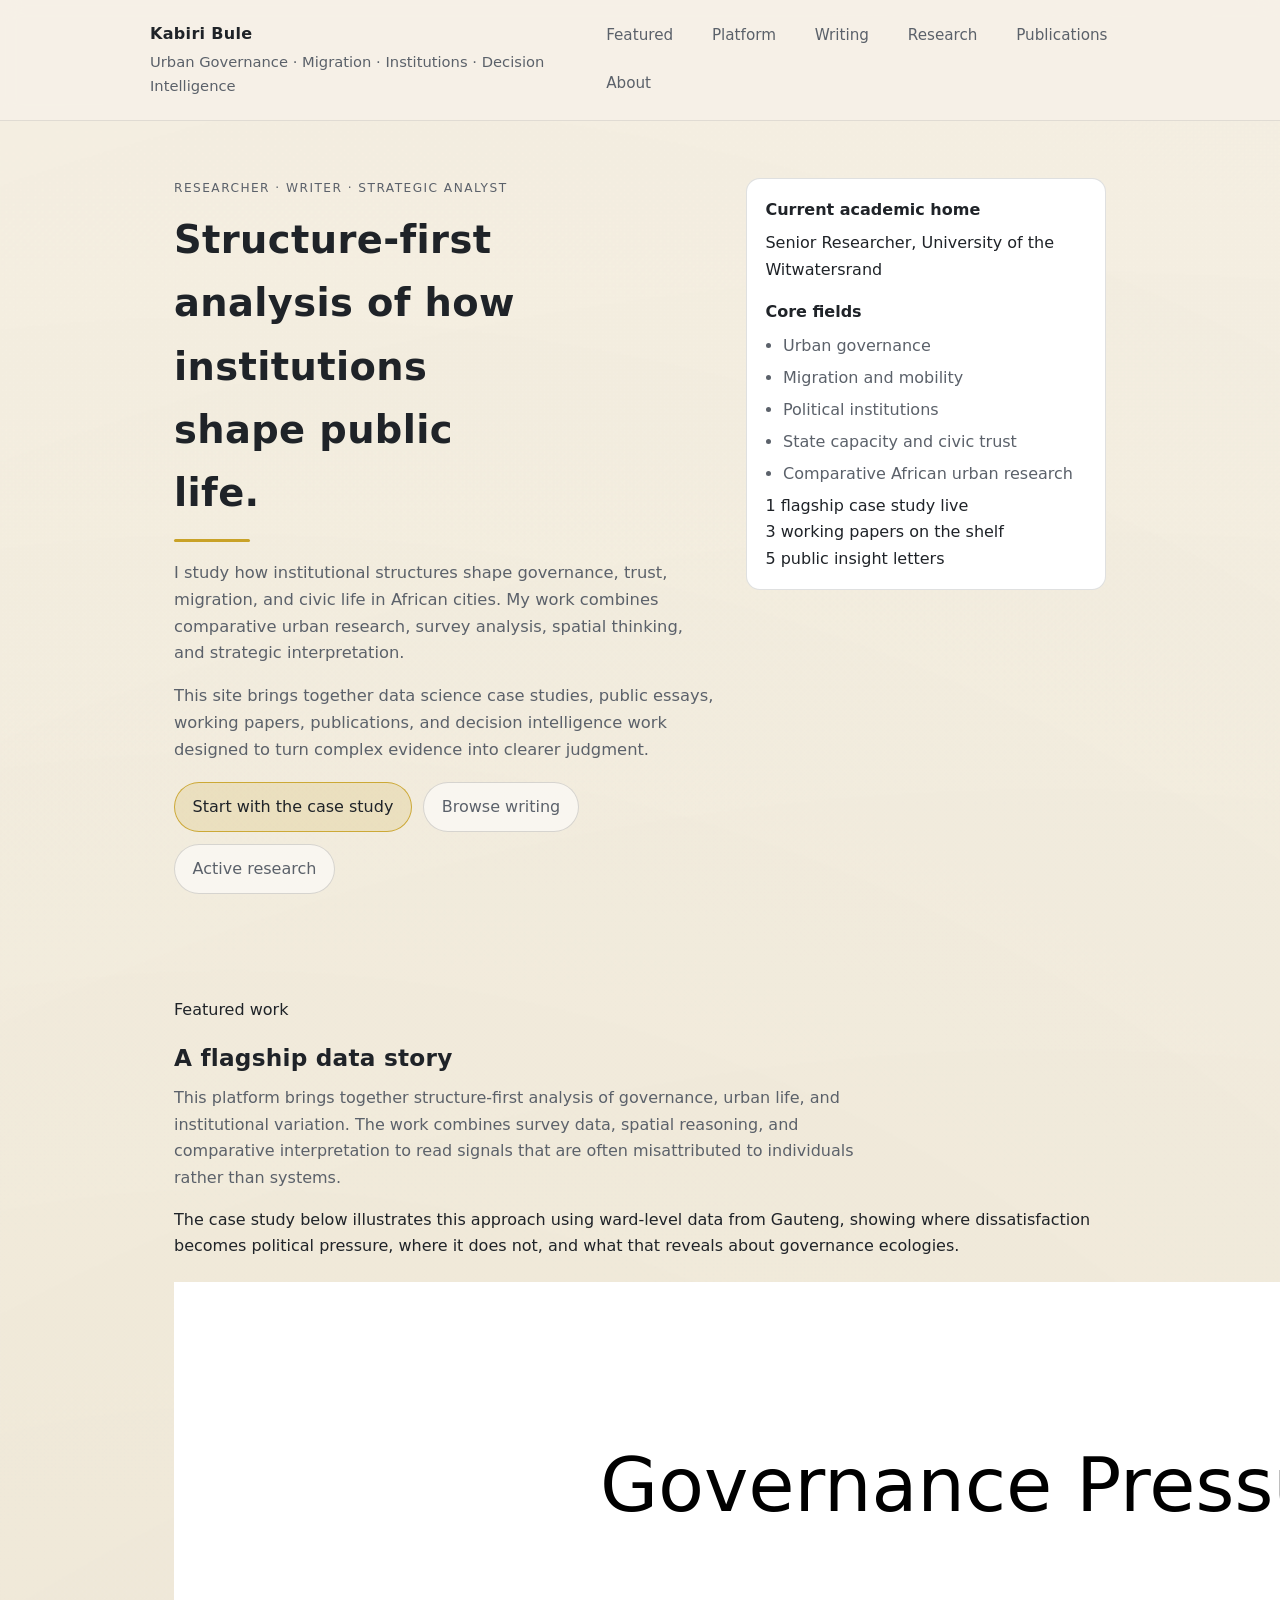
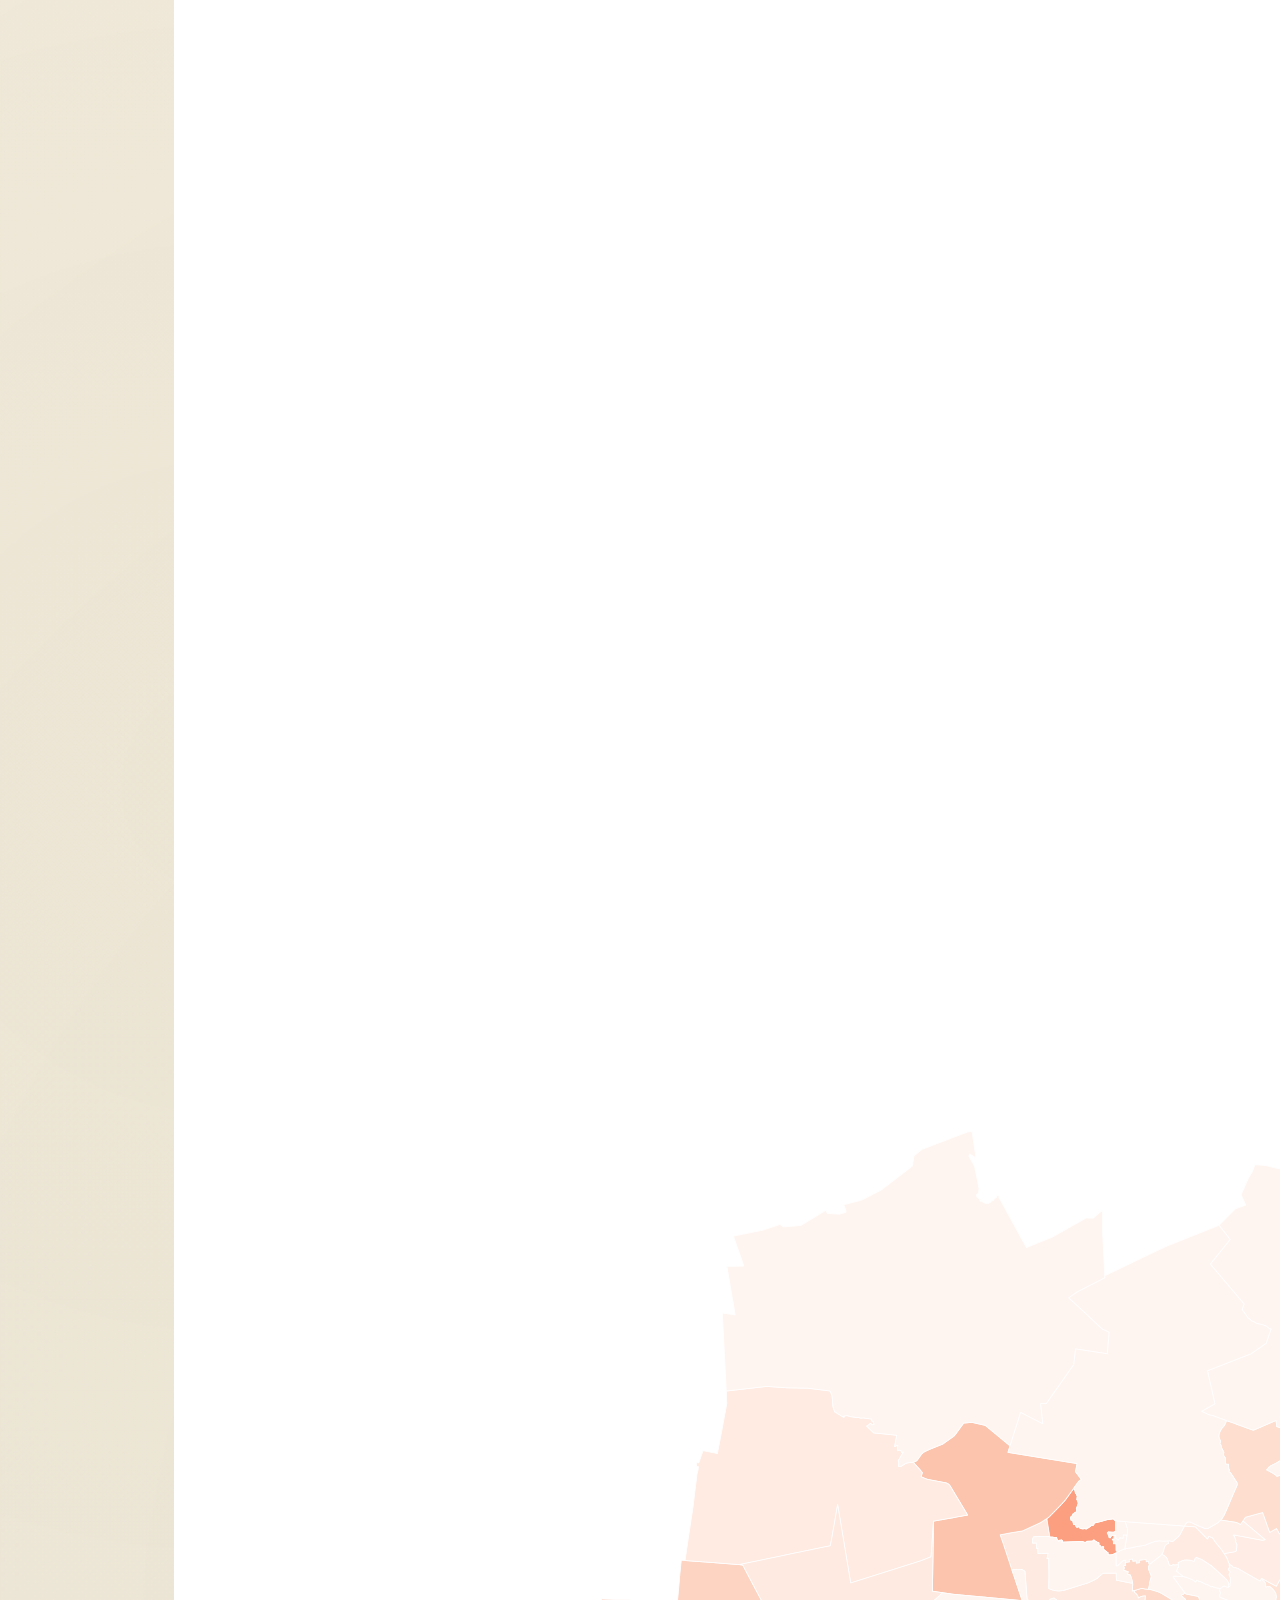
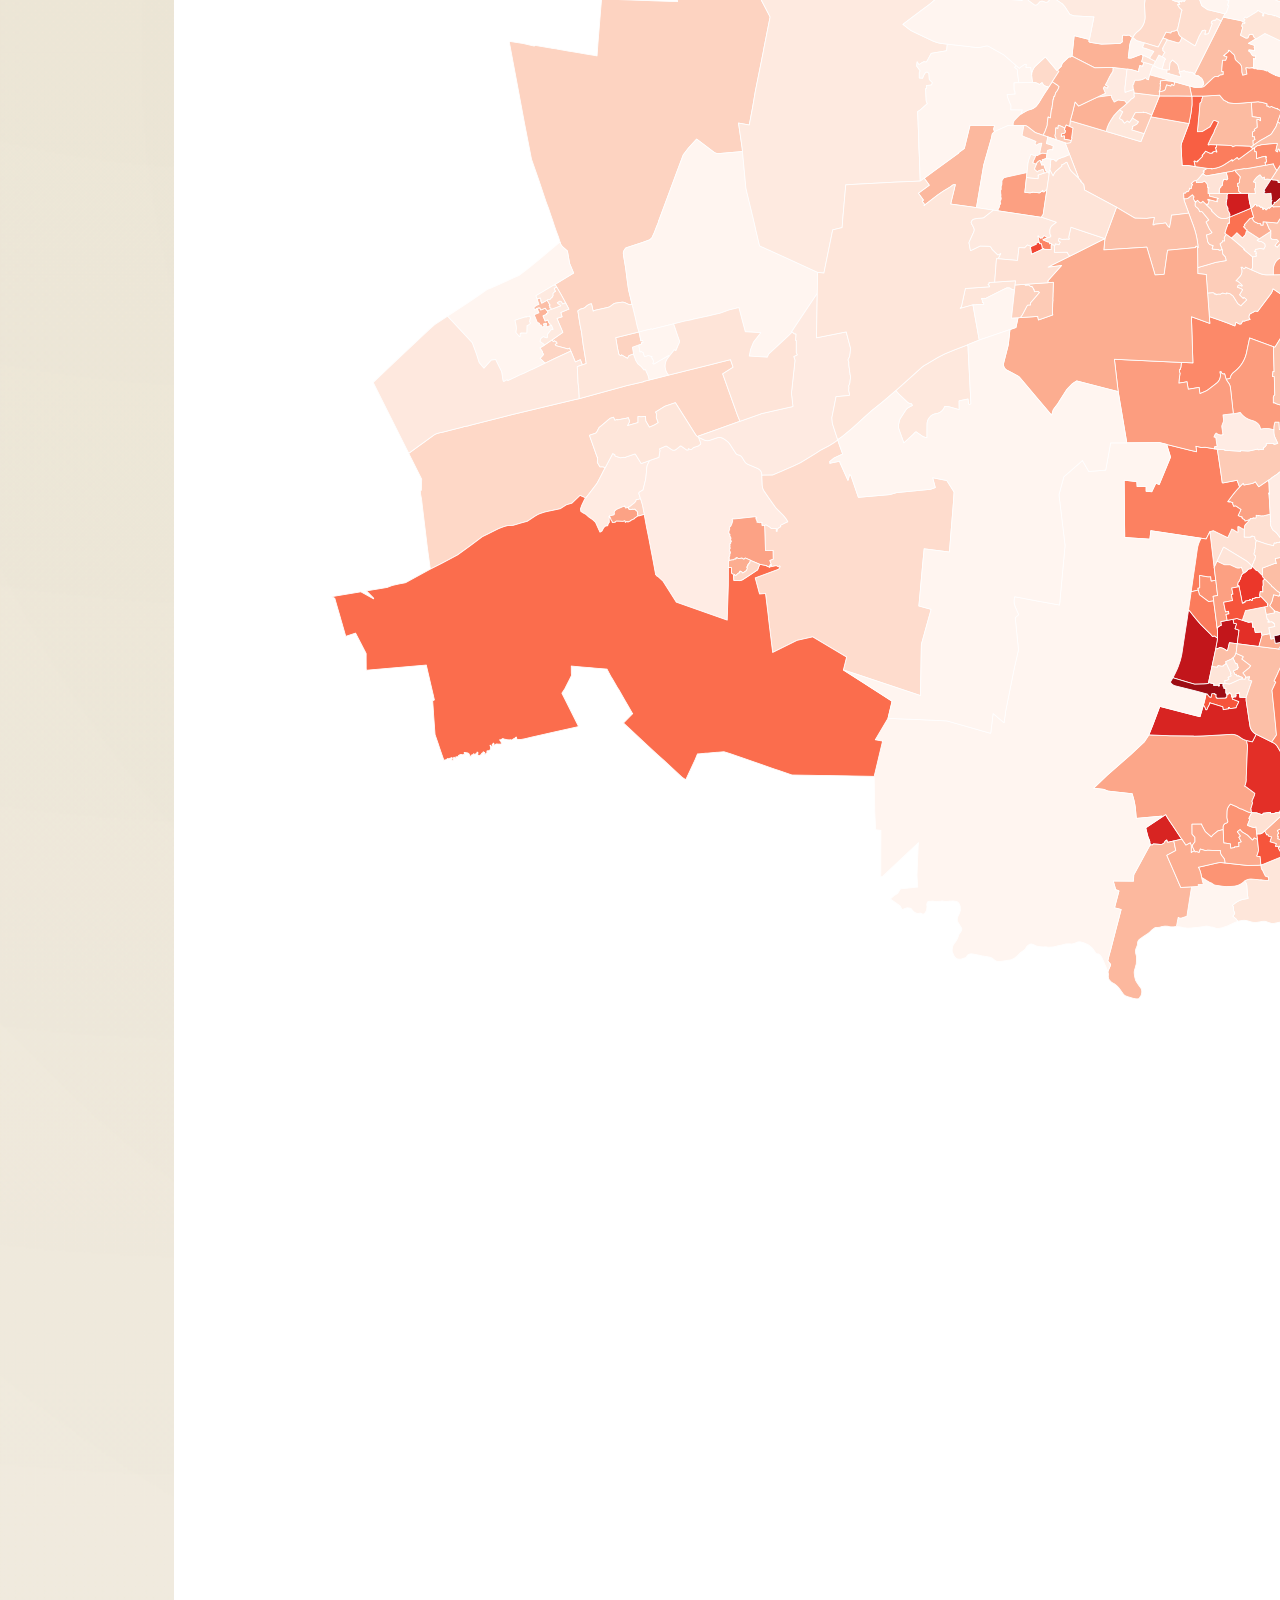
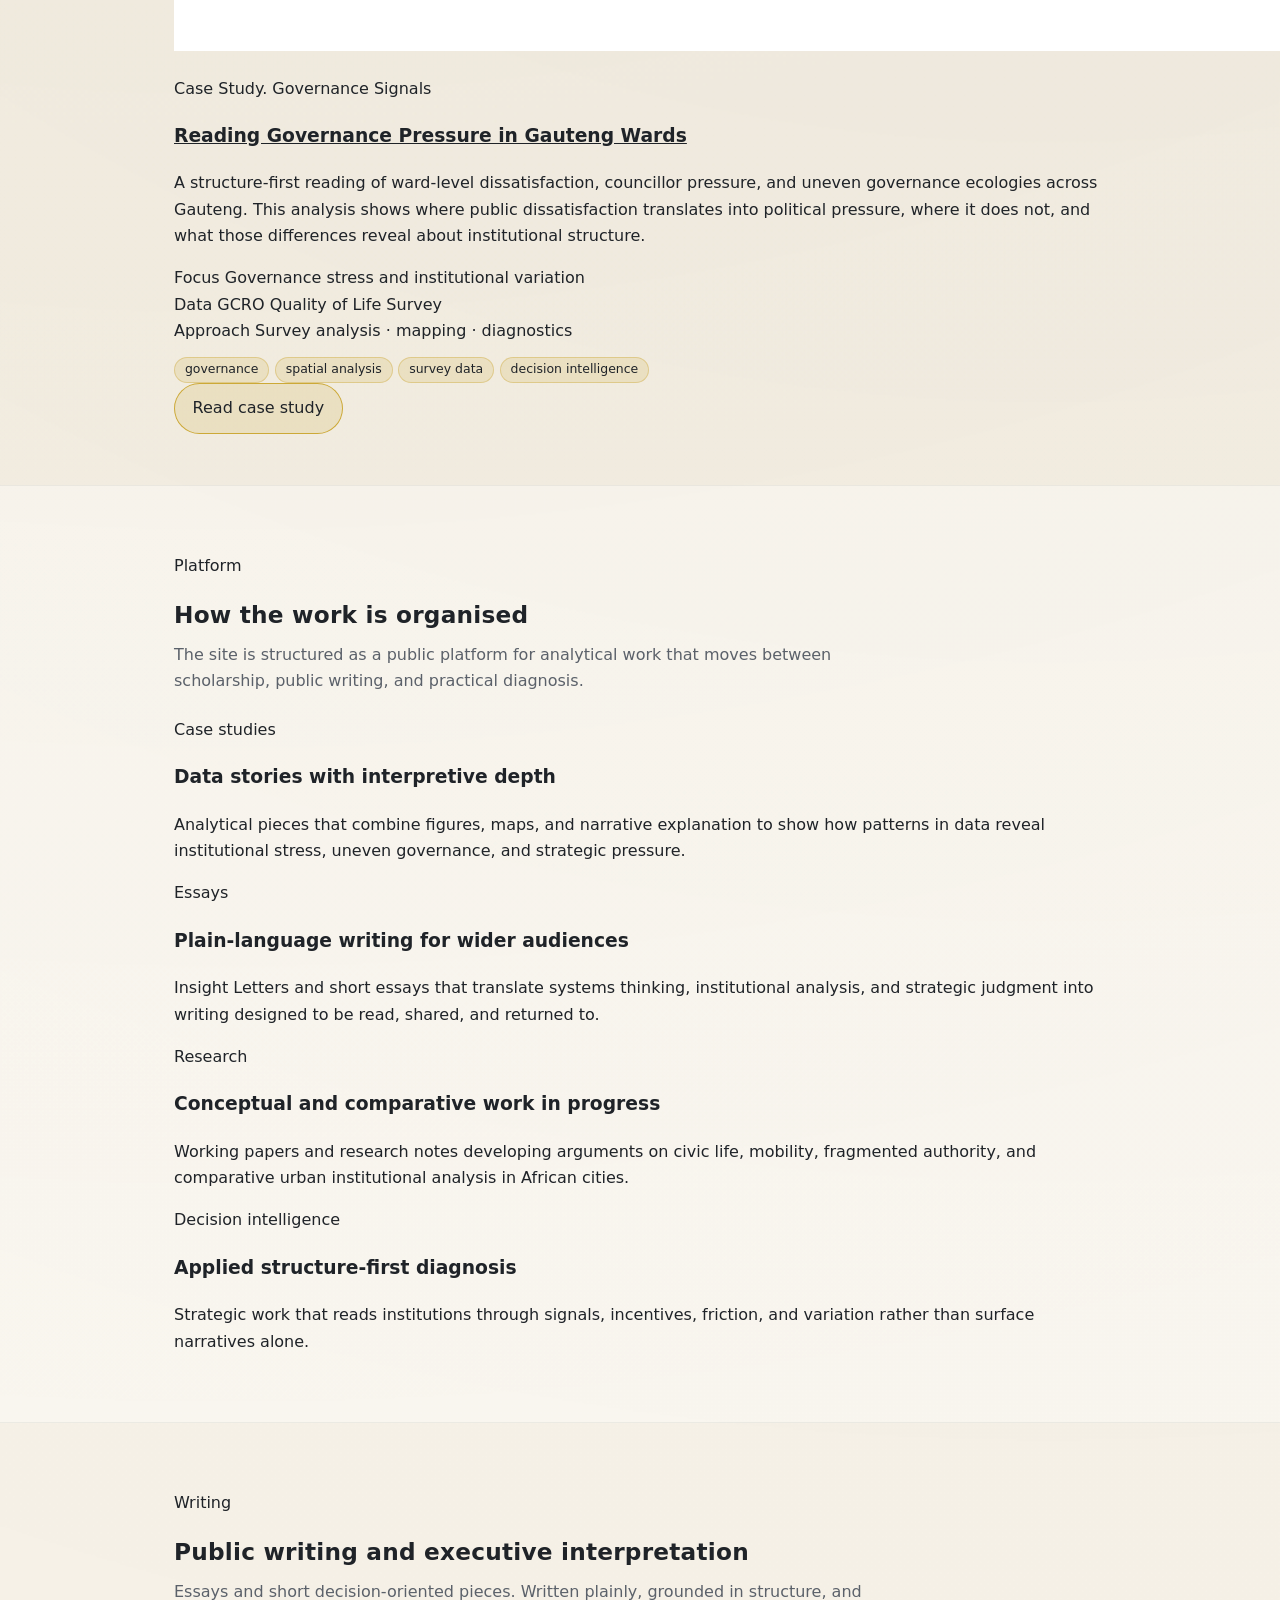
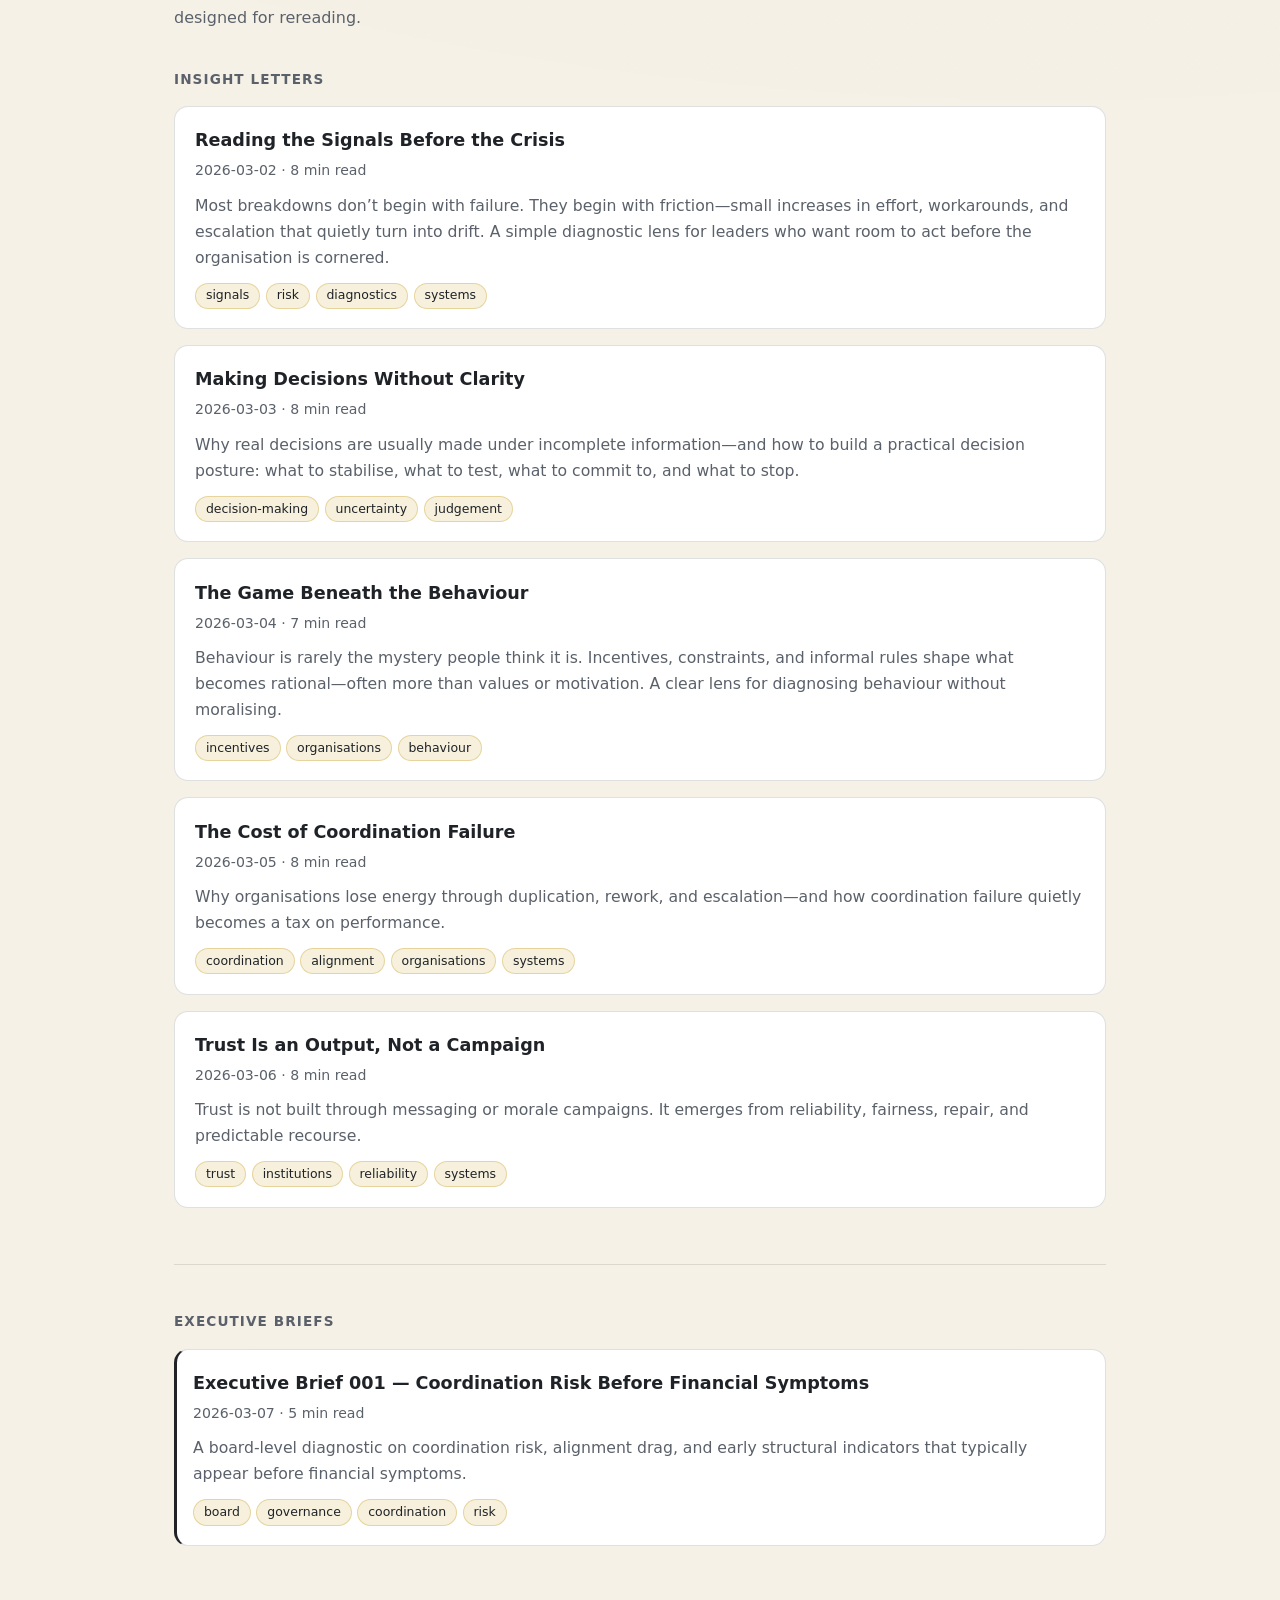
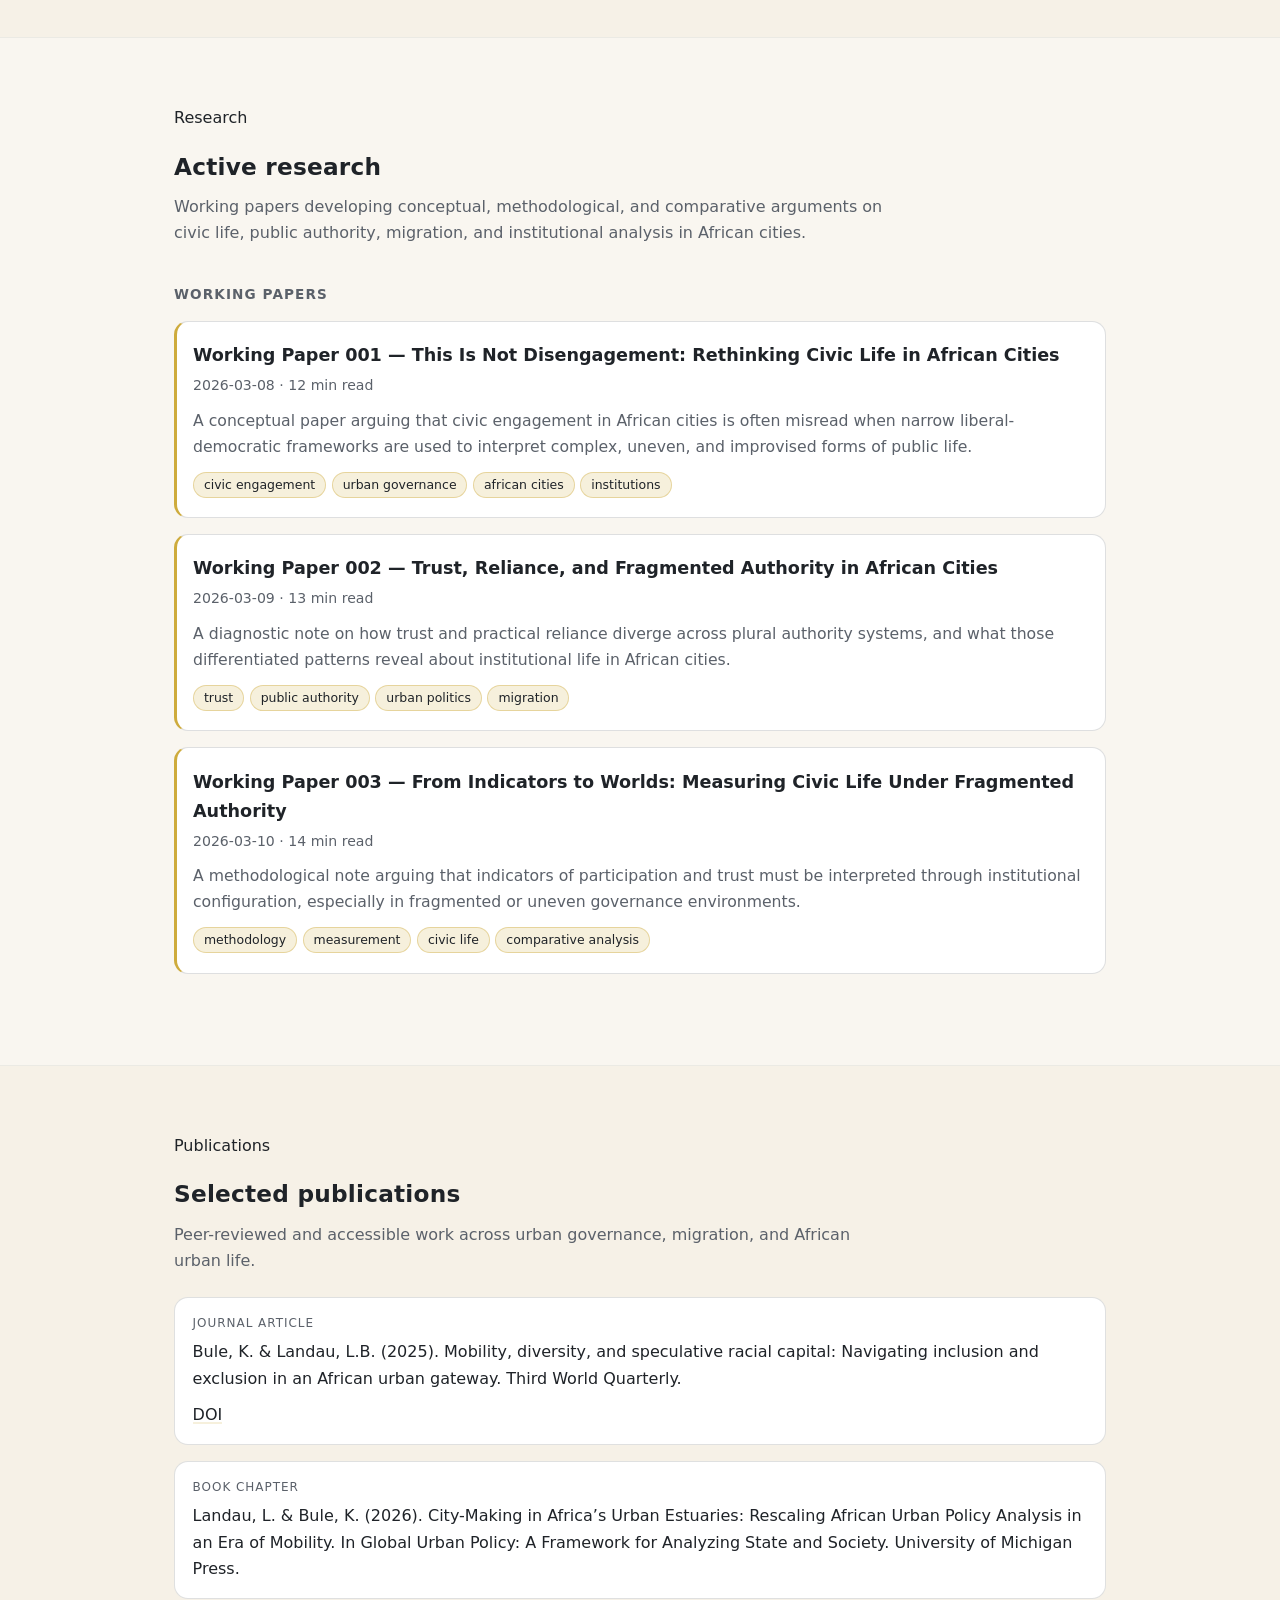
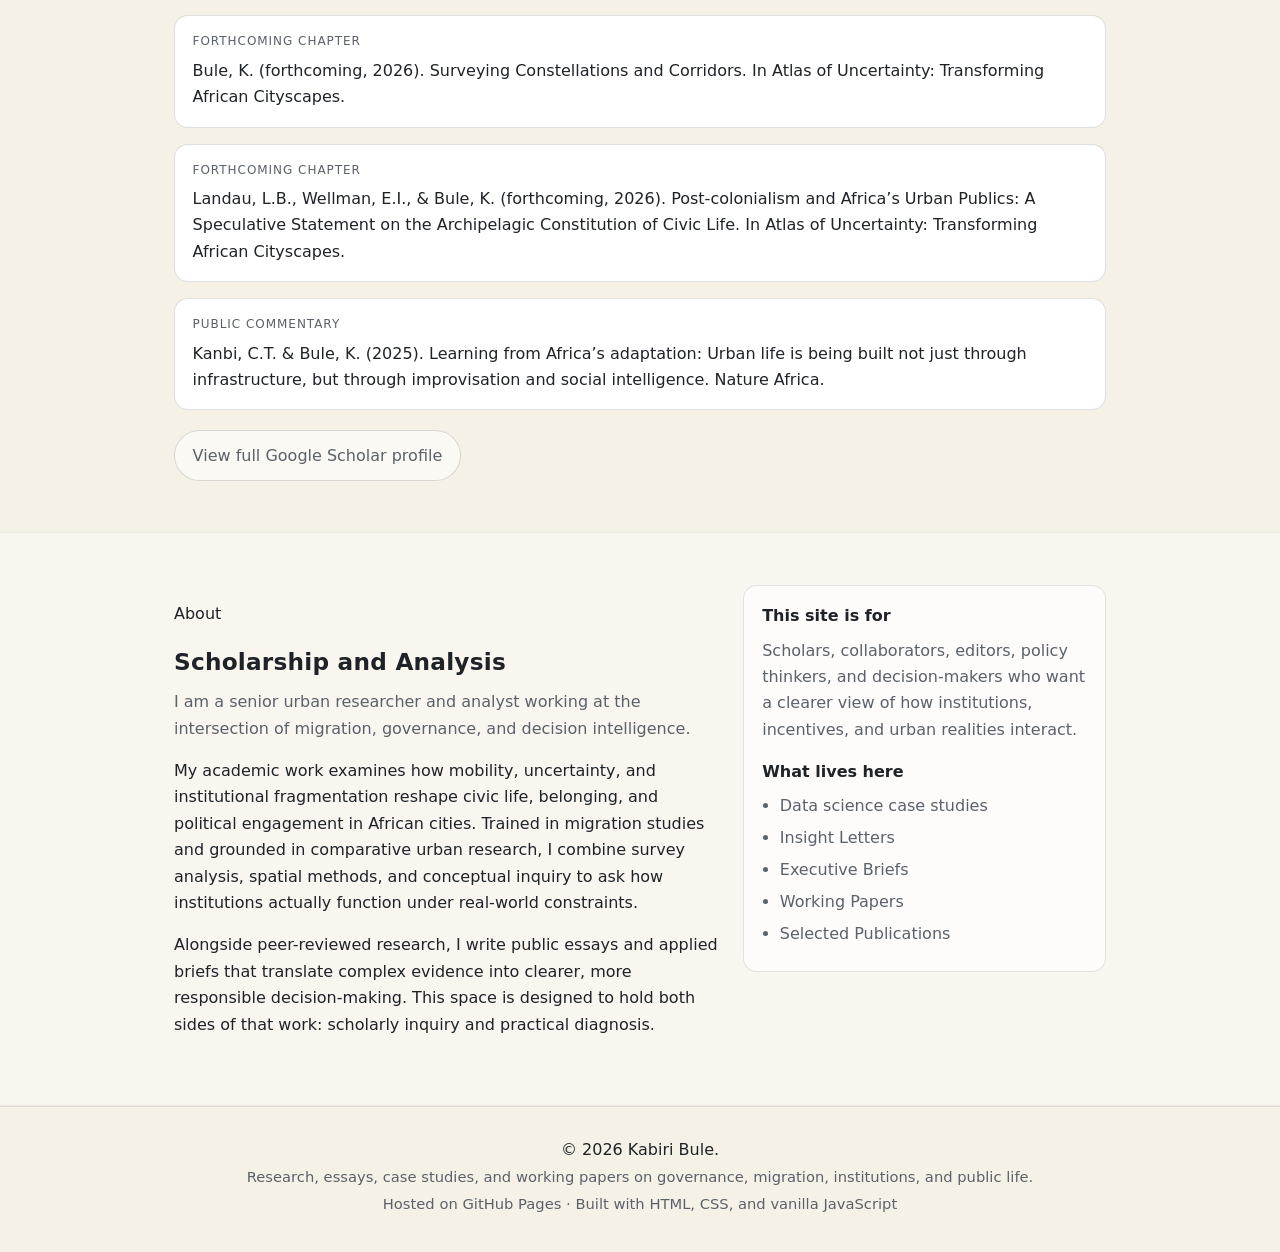
==== commit e54c5d3d: "Refine homepage framing and case study positioning" ====
--- a/index.html
+++ b/index.html
@@ -3,27 +3,27 @@
   <head>
     <meta charset="UTF-8" />
     <meta name="viewport" content="width=device-width, initial-scale=1" />
-    <title>Kabiri Bule | Research, Essays & Working Papers</title>
+    <title>Kabiri Bule | Research, Essays & Decision Intelligence</title>
     <meta
       name="description"
-      content="Research, essays, and working papers by Kabiri Bule on urban governance, migration, institutions, and decision intelligence."
+      content="Research, essays, decision intelligence work, and data science case studies by Kabiri Bule on urban governance, migration, institutions, and public life."
     />
     <link rel="stylesheet" href="styles.css" />
   </head>
 
   <body>
-    <!-- Header -->
     <header class="site-header">
       <div class="container header-inner">
         <div class="brand">
           <a class="brand-name" href="index.html">Kabiri Bule</a>
           <div class="brand-line">
-            Urban Governance · Institutions · Migration · Decision Intelligence
-          </div>
-        </div>
-
-        <nav class="nav">
-          <a class="nav-link" href="#case-study">Case Study</a>
+            Urban Governance · Migration · Institutions · Decision Intelligence
+          </div>
+        </div>
+
+        <nav class="nav" aria-label="Primary navigation">
+          <a class="nav-link" href="#featured">Featured</a>
+          <a class="nav-link" href="#platform">Platform</a>
           <a class="nav-link" href="#writing">Writing</a>
           <a class="nav-link" href="#research">Research</a>
           <a class="nav-link" href="#publications">Publications</a>
@@ -32,46 +32,43 @@
       </div>
     </header>
 
-    <!-- Main -->
     <main>
-      <!-- Hero -->
-      <section class="hero hero-home">
+      <section class="hero hero-home section-anchor" id="top">
         <div class="container hero-inner">
-          <div class="hero-copy">
+          <div class="hero-copy reveal">
             <p class="hero-kicker">Researcher · Writer · Strategic Analyst</p>
             <h1 class="hero-title">
-              Research and writing on how institutions shape public life.
+              Structure-first analysis of how institutions shape public life.
             </h1>
             <div class="accent-line" aria-hidden="true"></div>
 
             <p class="hero-text">
-              I study how institutional structures shape governance and civic
-              life in African cities, with a focus on migration, public
-              authority, state capacity, and trust under conditions of
-              uncertainty.
+              I study how institutional structures shape governance, trust,
+              migration, and civic life in African cities. My work combines
+              comparative urban research, survey analysis, spatial thinking, and
+              strategic interpretation.
             </p>
 
             <p class="hero-text hero-text-secondary">
-              This site brings together public essays, executive diagnostics,
-              data case studies, working papers, and selected academic
-              publications.
+              This site brings together data science case studies, public
+              essays, working papers, publications, and decision intelligence
+              work designed to turn complex evidence into clearer judgment.
             </p>
 
             <div class="hero-actions">
-              <a class="btn-primary" href="#writing">Browse writing</a>
+              <a class="btn-primary" href="#featured"
+                >Start with the case study</a
+              >
+              <a class="btn-quiet" href="#writing">Browse writing</a>
               <a class="btn-quiet" href="#research">Active research</a>
-              <a class="btn-quiet" href="case-governance-pressure.html"
-                >Featured case study</a
-              >
             </div>
           </div>
 
-          <aside class="hero-aside" aria-label="Profile summary">
-            <div class="note-card">
+          <aside class="hero-aside reveal" aria-label="Profile summary">
+            <div class="note-card hero-note-card">
               <div class="note-title">Current academic home</div>
               <p class="note-text">
                 Senior Researcher, University of the Witwatersrand
-                <span class="note-subtle"></span>
               </p>
 
               <div class="note-title note-title-spaced">Core fields</div>
@@ -82,56 +79,184 @@
                 <li>State capacity and civic trust</li>
                 <li>Comparative African urban research</li>
               </ul>
+
+              <div class="hero-stats">
+                <div class="hero-stat">
+                  <span class="hero-stat-number">1</span>
+                  <span class="hero-stat-label">flagship case study live</span>
+                </div>
+                <div class="hero-stat">
+                  <span class="hero-stat-number">3</span>
+                  <span class="hero-stat-label"
+                    >working papers on the shelf</span
+                  >
+                </div>
+                <div class="hero-stat">
+                  <span class="hero-stat-number">5</span>
+                  <span class="hero-stat-label">public insight letters</span>
+                </div>
+              </div>
             </div>
           </aside>
         </div>
       </section>
 
-      <section id="case-study" class="section">
-        <div class="container">
-          <header class="section-head">
-            <h2 class="section-title">Featured case study</h2>
-            <p class="section-subtitle">
-              A flagship data story showing how survey analysis and spatial
-              thinking can be used to read governance pressure across urban
-              space.
-            </p>
-          </header>
-
-          <article class="essay-card research-card">
-            <h3 class="essay-title">
-              <a href="case-governance-pressure.html">
-                Reading Governance Pressure in Gauteng Wards
-              </a>
-            </h3>
-            <p class="essay-meta">
-              Data science case study · GCRO Quality of Life Survey
-            </p>
-            <p class="essay-summary">
-              A visual case study using ward-level survey analysis to show where
-              dissatisfaction with local government becomes pressure on
-              councillors, where it does not, and what that reveals about uneven
-              governance ecologies across Gauteng.
-            </p>
-            <div class="tags">
-              <span class="tag">governance</span>
-              <span class="tag">spatial analysis</span>
-              <span class="tag">survey data</span>
-              <span class="tag">decision intelligence</span>
+      <section id="featured" class="section section-anchor">
+        <div class="container">
+          <header class="section-head reveal">
+            <p class="section-label">Featured work</p>
+            <h2 class="section-title">A flagship data story</h2>
+            <p class="section-subtitle">
+              This platform brings together structure-first analysis of
+              governance, urban life, and institutional variation. The work
+              combines survey data, spatial reasoning, and comparative
+              interpretation to read signals that are often misattributed to
+              individuals rather than systems.
+            </p>
+
+            <p>
+              The case study below illustrates this approach using ward-level
+              data from Gauteng, showing where dissatisfaction becomes political
+              pressure, where it does not, and what that reveals about
+              governance ecologies.
+            </p>
+          </header>
+
+          <article class="feature-panel reveal">
+            <a class="feature-media" href="case-governance-pressure.html">
+              <img
+                src="assets/img/figure3_pressure_map.png"
+                alt="Pressure map from the Governance Pressure case study"
+              />
+            </a>
+
+            <div class="feature-content">
+              <p class="feature-kicker">Case Study. Governance Signals</p>
+
+              <h3 class="feature-title">
+                <a href="case-governance-pressure.html">
+                  Reading Governance Pressure in Gauteng Wards
+                </a>
+              </h3>
+
+              <p class="feature-summary">
+                A structure-first reading of ward-level dissatisfaction,
+                councillor pressure, and uneven governance ecologies across
+                Gauteng. This analysis shows where public dissatisfaction
+                translates into political pressure, where it does not, and what
+                those differences reveal about institutional structure.
+              </p>
+
+              <div class="feature-highlights">
+                <div class="feature-highlight">
+                  <span class="feature-highlight-label">Focus</span>
+                  <span class="feature-highlight-value"
+                    >Governance stress and institutional variation</span
+                  >
+                </div>
+                <div class="feature-highlight">
+                  <span class="feature-highlight-label">Data</span>
+                  <span class="feature-highlight-value"
+                    >GCRO Quality of Life Survey</span
+                  >
+                </div>
+                <div class="feature-highlight">
+                  <span class="feature-highlight-label">Approach</span>
+                  <span class="feature-highlight-value"
+                    >Survey analysis · mapping · diagnostics</span
+                  >
+                </div>
+              </div>
+
+              <div class="tags">
+                <span class="tag">governance</span>
+                <span class="tag">spatial analysis</span>
+                <span class="tag">survey data</span>
+                <span class="tag">decision intelligence</span>
+              </div>
+
+              <div class="feature-actions">
+                <a class="btn-primary" href="case-governance-pressure.html">
+                  Read case study
+                </a>
+              </div>
             </div>
           </article>
         </div>
       </section>
 
-      <!-- Writing -->
-      <section id="writing" class="section">
-        <div class="container">
-          <header class="section-head">
-            <h2 class="section-title">Writing</h2>
-            <p class="section-subtitle">
-              Public-facing essays and short decision-oriented pieces. Written
-              plainly, grounded in structure, and designed for sharing, and
-              rereading.
+      <section id="platform" class="section section-soft section-anchor">
+        <div class="container">
+          <header class="section-head reveal">
+            <p class="section-label">Platform</p>
+            <h2 class="section-title">How the work is organised</h2>
+            <p class="section-subtitle">
+              The site is structured as a public platform for analytical work
+              that moves between scholarship, public writing, and practical
+              diagnosis.
+            </p>
+          </header>
+
+          <div class="platform-grid">
+            <article class="platform-card reveal">
+              <p class="platform-kicker">Case studies</p>
+              <h3 class="platform-title">
+                Data stories with interpretive depth
+              </h3>
+              <p class="platform-text">
+                Analytical pieces that combine figures, maps, and narrative
+                explanation to show how patterns in data reveal institutional
+                stress, uneven governance, and strategic pressure.
+              </p>
+            </article>
+
+            <article class="platform-card reveal">
+              <p class="platform-kicker">Essays</p>
+              <h3 class="platform-title">
+                Plain-language writing for wider audiences
+              </h3>
+              <p class="platform-text">
+                Insight Letters and short essays that translate systems
+                thinking, institutional analysis, and strategic judgment into
+                writing designed to be read, shared, and returned to.
+              </p>
+            </article>
+
+            <article class="platform-card reveal">
+              <p class="platform-kicker">Research</p>
+              <h3 class="platform-title">
+                Conceptual and comparative work in progress
+              </h3>
+              <p class="platform-text">
+                Working papers and research notes developing arguments on civic
+                life, mobility, fragmented authority, and comparative urban
+                institutional analysis in African cities.
+              </p>
+            </article>
+
+            <article class="platform-card reveal">
+              <p class="platform-kicker">Decision intelligence</p>
+              <h3 class="platform-title">Applied structure-first diagnosis</h3>
+              <p class="platform-text">
+                Strategic work that reads institutions through signals,
+                incentives, friction, and variation rather than surface
+                narratives alone.
+              </p>
+            </article>
+          </div>
+        </div>
+      </section>
+
+      <section id="writing" class="section section-anchor">
+        <div class="container">
+          <header class="section-head reveal">
+            <p class="section-label">Writing</p>
+            <h2 class="section-title">
+              Public writing and executive interpretation
+            </h2>
+            <p class="section-subtitle">
+              Essays and short decision-oriented pieces. Written plainly,
+              grounded in structure, and designed for rereading.
             </p>
           </header>
 
@@ -141,10 +266,10 @@
         </div>
       </section>
 
-      <!-- Research -->
-      <section id="research" class="section section-soft">
-        <div class="container">
-          <header class="section-head">
+      <section id="research" class="section section-soft section-anchor">
+        <div class="container">
+          <header class="section-head reveal">
+            <p class="section-label">Research</p>
             <h2 class="section-title">Active research</h2>
             <p class="section-subtitle">
               Working papers developing conceptual, methodological, and
@@ -159,13 +284,13 @@
         </div>
       </section>
 
-      <!-- Publications -->
-      <section id="publications" class="section">
-        <div class="container">
-          <header class="section-head">
+      <section id="publications" class="section section-anchor">
+        <div class="container">
+          <header class="section-head reveal">
+            <p class="section-label">Publications</p>
             <h2 class="section-title">Selected publications</h2>
             <p class="section-subtitle">
-              Peer-reviewed and public-facing work across urban governance,
+              Peer-reviewed and accessible work across urban governance,
               migration, and African urban life.
             </p>
           </header>
@@ -174,7 +299,7 @@
             <!-- JS injects publication items here -->
           </div>
 
-          <div class="publication-actions">
+          <div class="publication-actions reveal">
             <a
               class="btn-quiet"
               href="https://scholar.google.com/citations?hl=en&user=A5i4TDYAAAAJ"
@@ -187,11 +312,11 @@
         </div>
       </section>
 
-      <!-- About -->
-      <section id="about" class="section section-soft">
+      <section id="about" class="section section-soft section-anchor">
         <div class="container about-grid">
-          <div>
-            <h2 class="section-title">About</h2>
+          <div class="reveal">
+            <p class="section-label">About</p>
+            <h2 class="section-title">Scholarship and Analysis</h2>
             <p class="section-subtitle about-lead">
               I am a senior urban researcher and analyst working at the
               intersection of migration, governance, and decision intelligence.
@@ -214,7 +339,7 @@
             </p>
           </div>
 
-          <div class="about-card">
+          <div class="about-card reveal">
             <div class="about-card-title">This site is for</div>
             <p class="about-card-text">
               Scholars, collaborators, editors, policy thinkers, and
@@ -226,10 +351,10 @@
               What lives here
             </div>
             <ul class="note-list">
+              <li>Data science case studies</li>
               <li>Insight Letters</li>
               <li>Executive Briefs</li>
               <li>Working Papers</li>
-              <li>Research Notes</li>
               <li>Selected Publications</li>
             </ul>
           </div>
@@ -237,16 +362,15 @@
       </section>
     </main>
 
-    <!-- Footer -->
     <footer class="site-footer">
       <div class="container footer-inner">
         <p class="footer-text">© <span id="year"></span> Kabiri Bule.</p>
         <p class="footer-text subtle">
-          Research, essays, and working papers on urban governance, migration,
-          and institutional life.
+          Research, essays, case studies, and working papers on governance,
+          migration, institutions, and public life.
         </p>
         <p class="footer-text subtle">
-          Hosted on GitHub Pages · Built with HTML/CSS/vanilla JS
+          Hosted on GitHub Pages · Built with HTML, CSS, and vanilla JavaScript
         </p>
       </div>
     </footer>
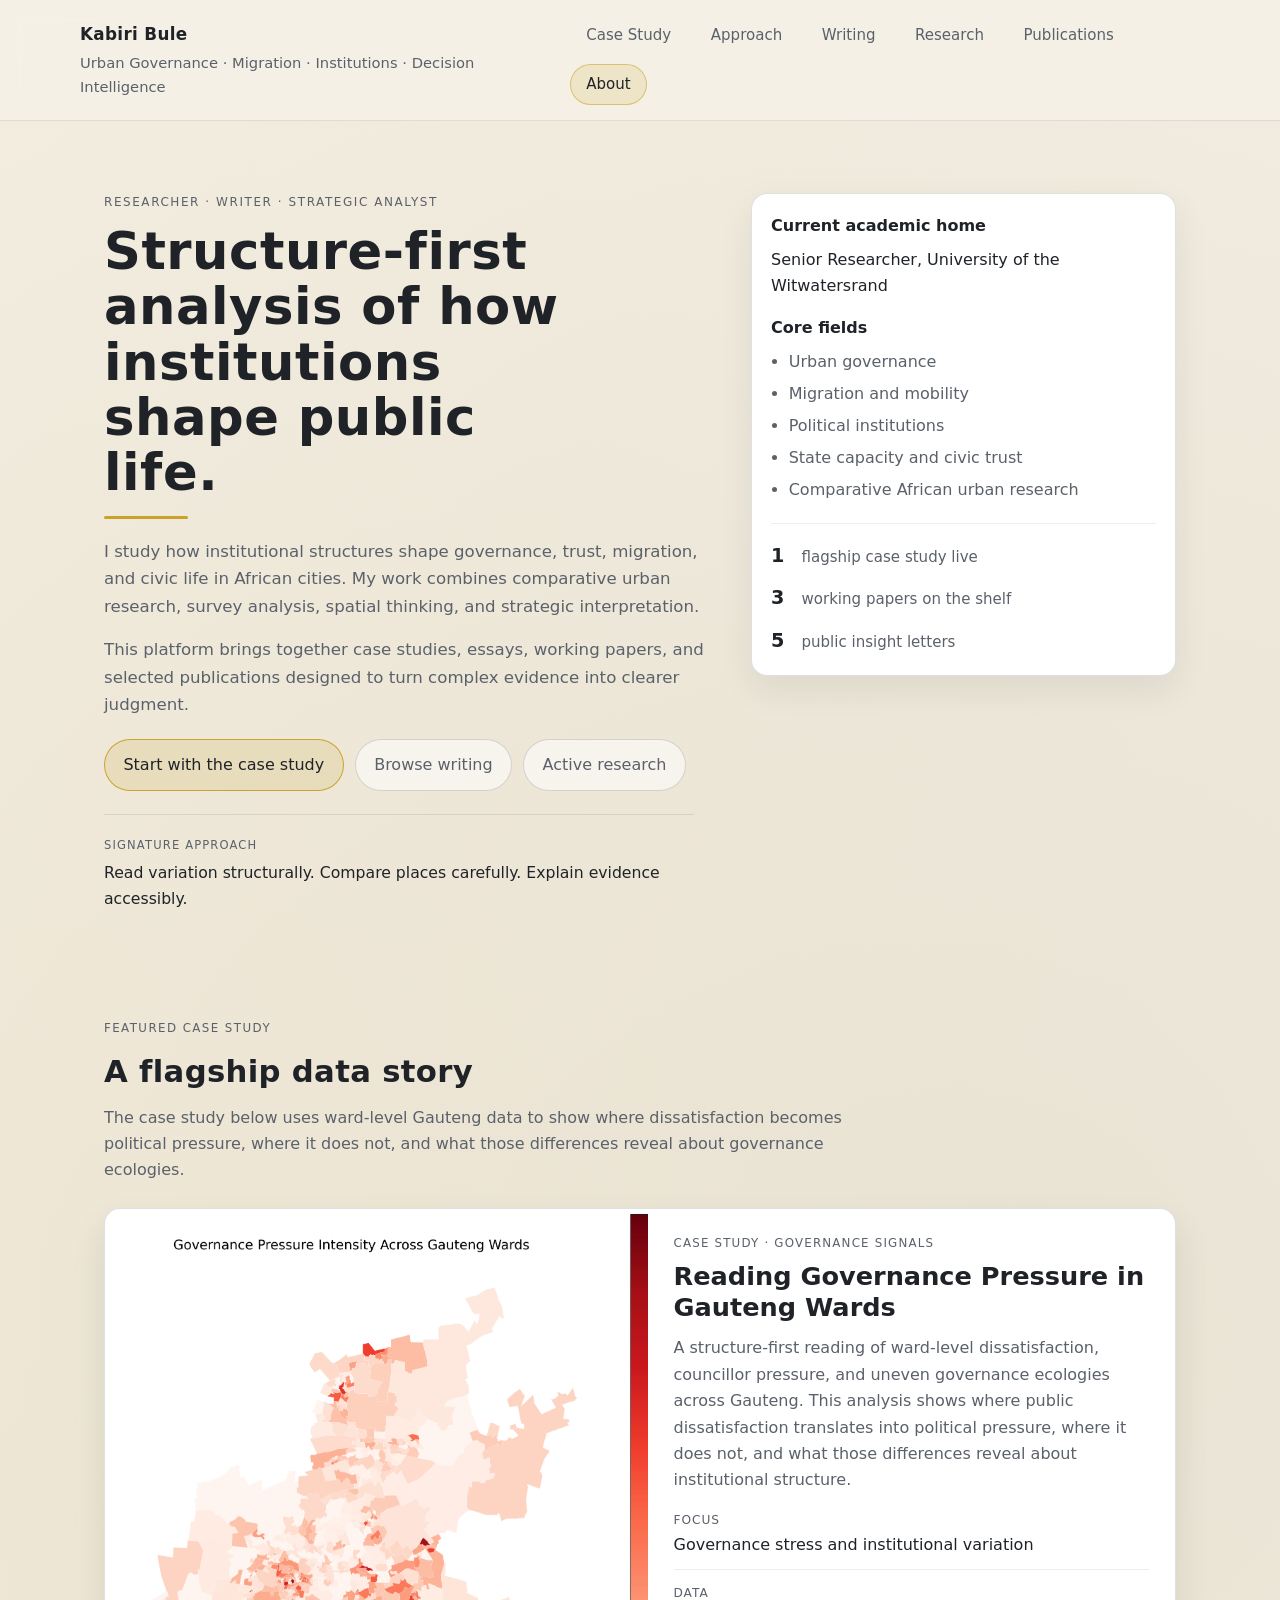
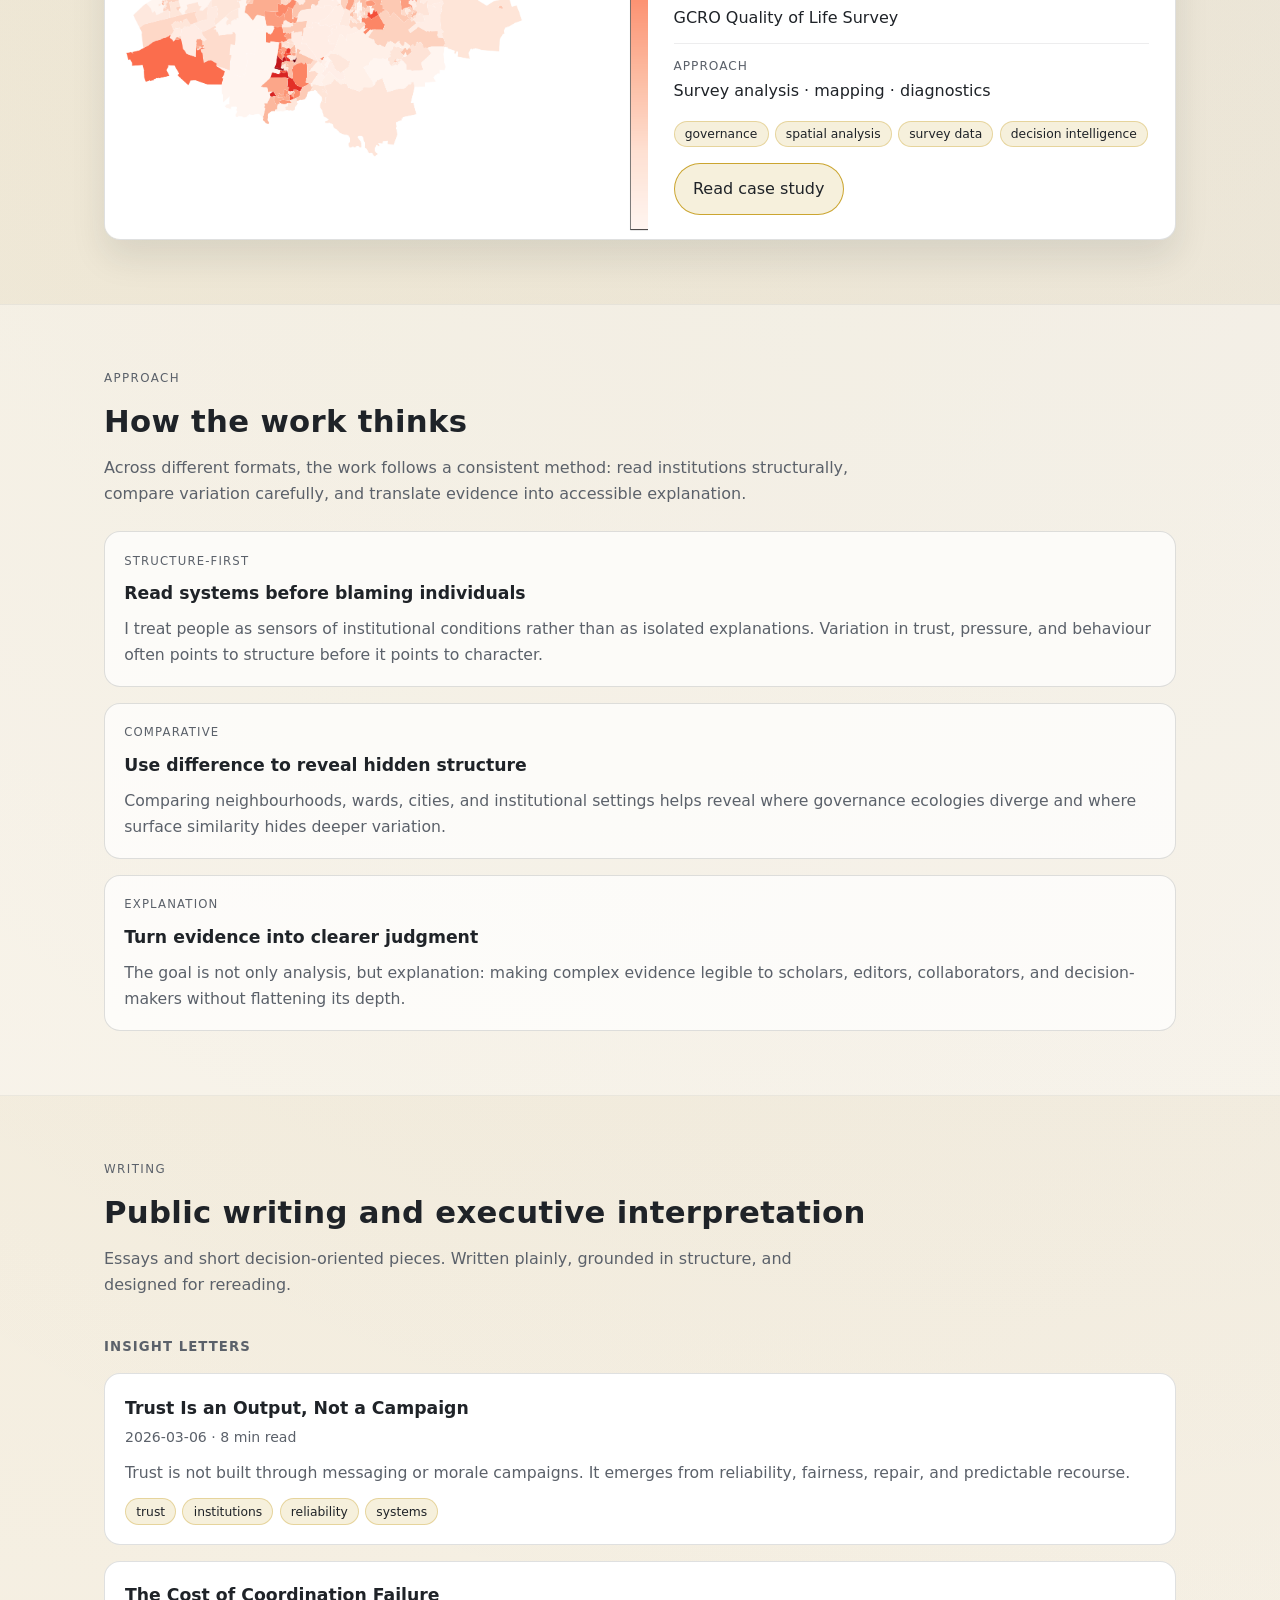
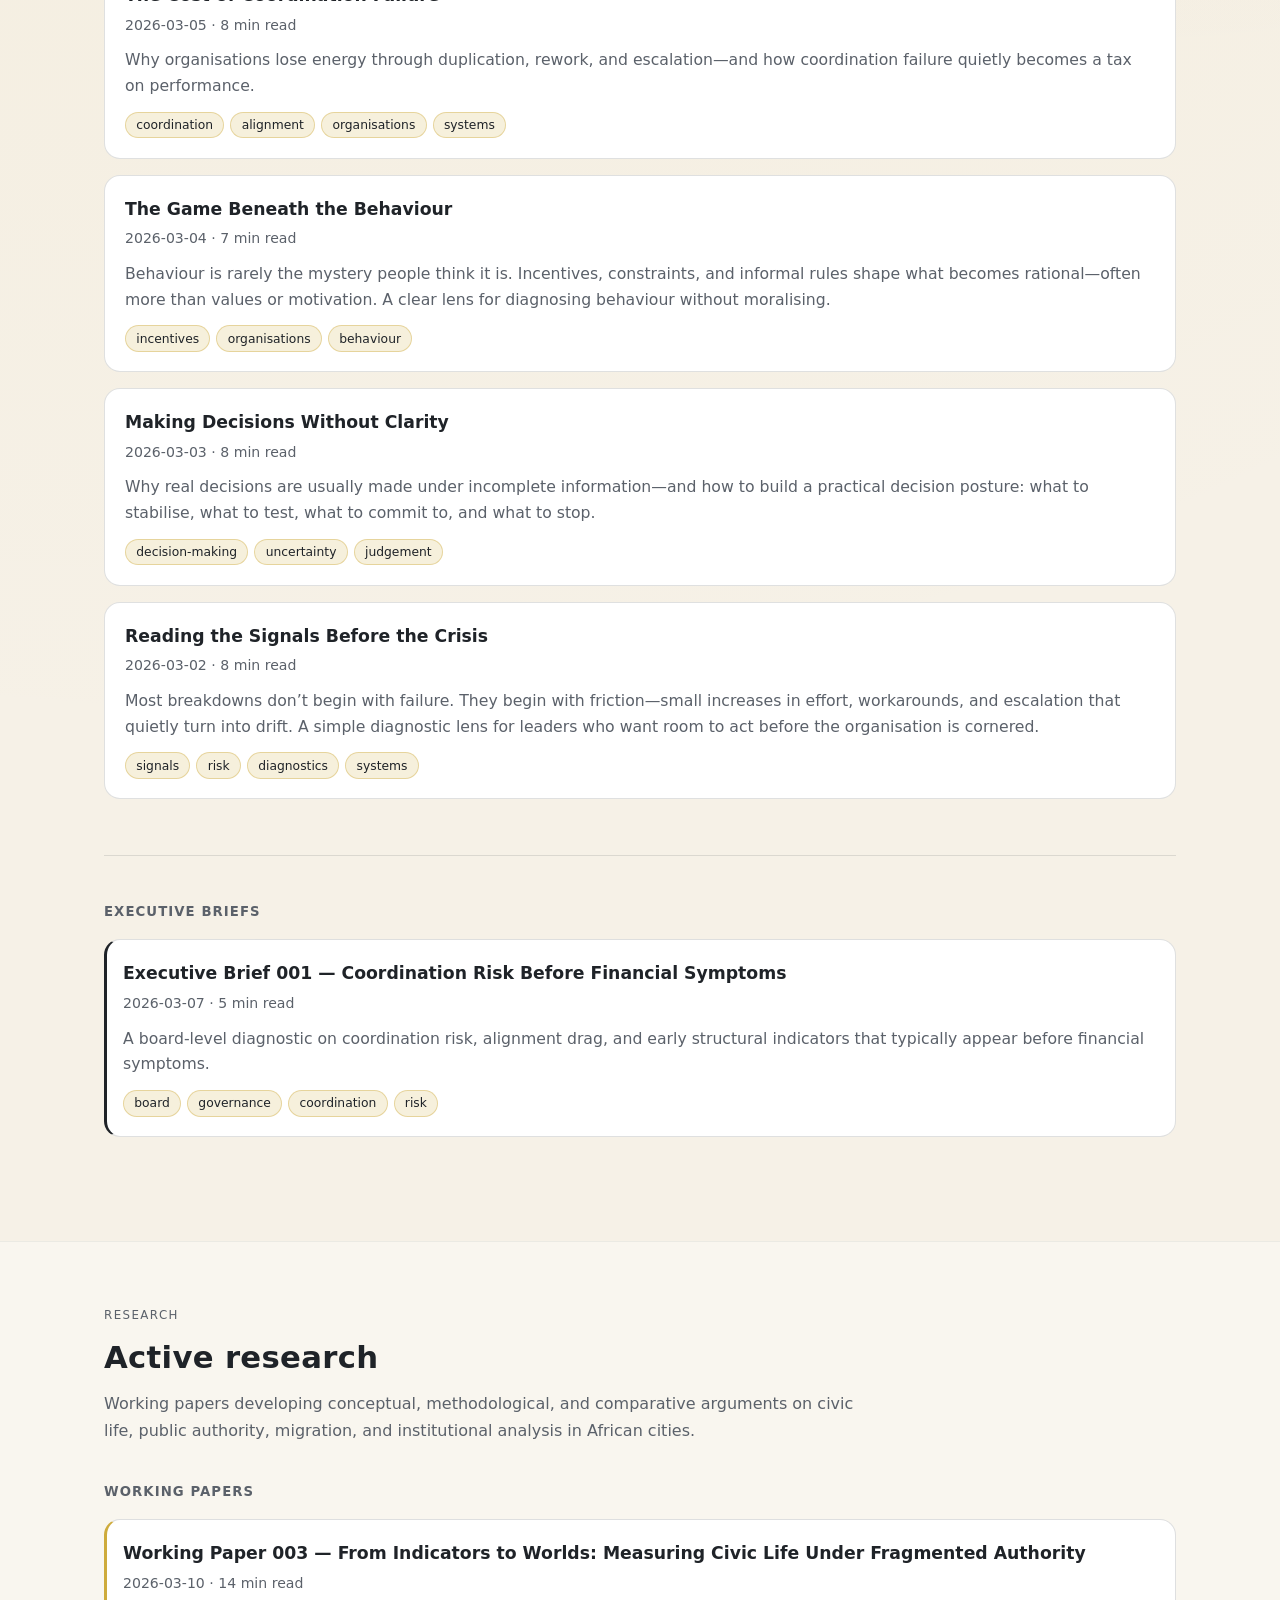
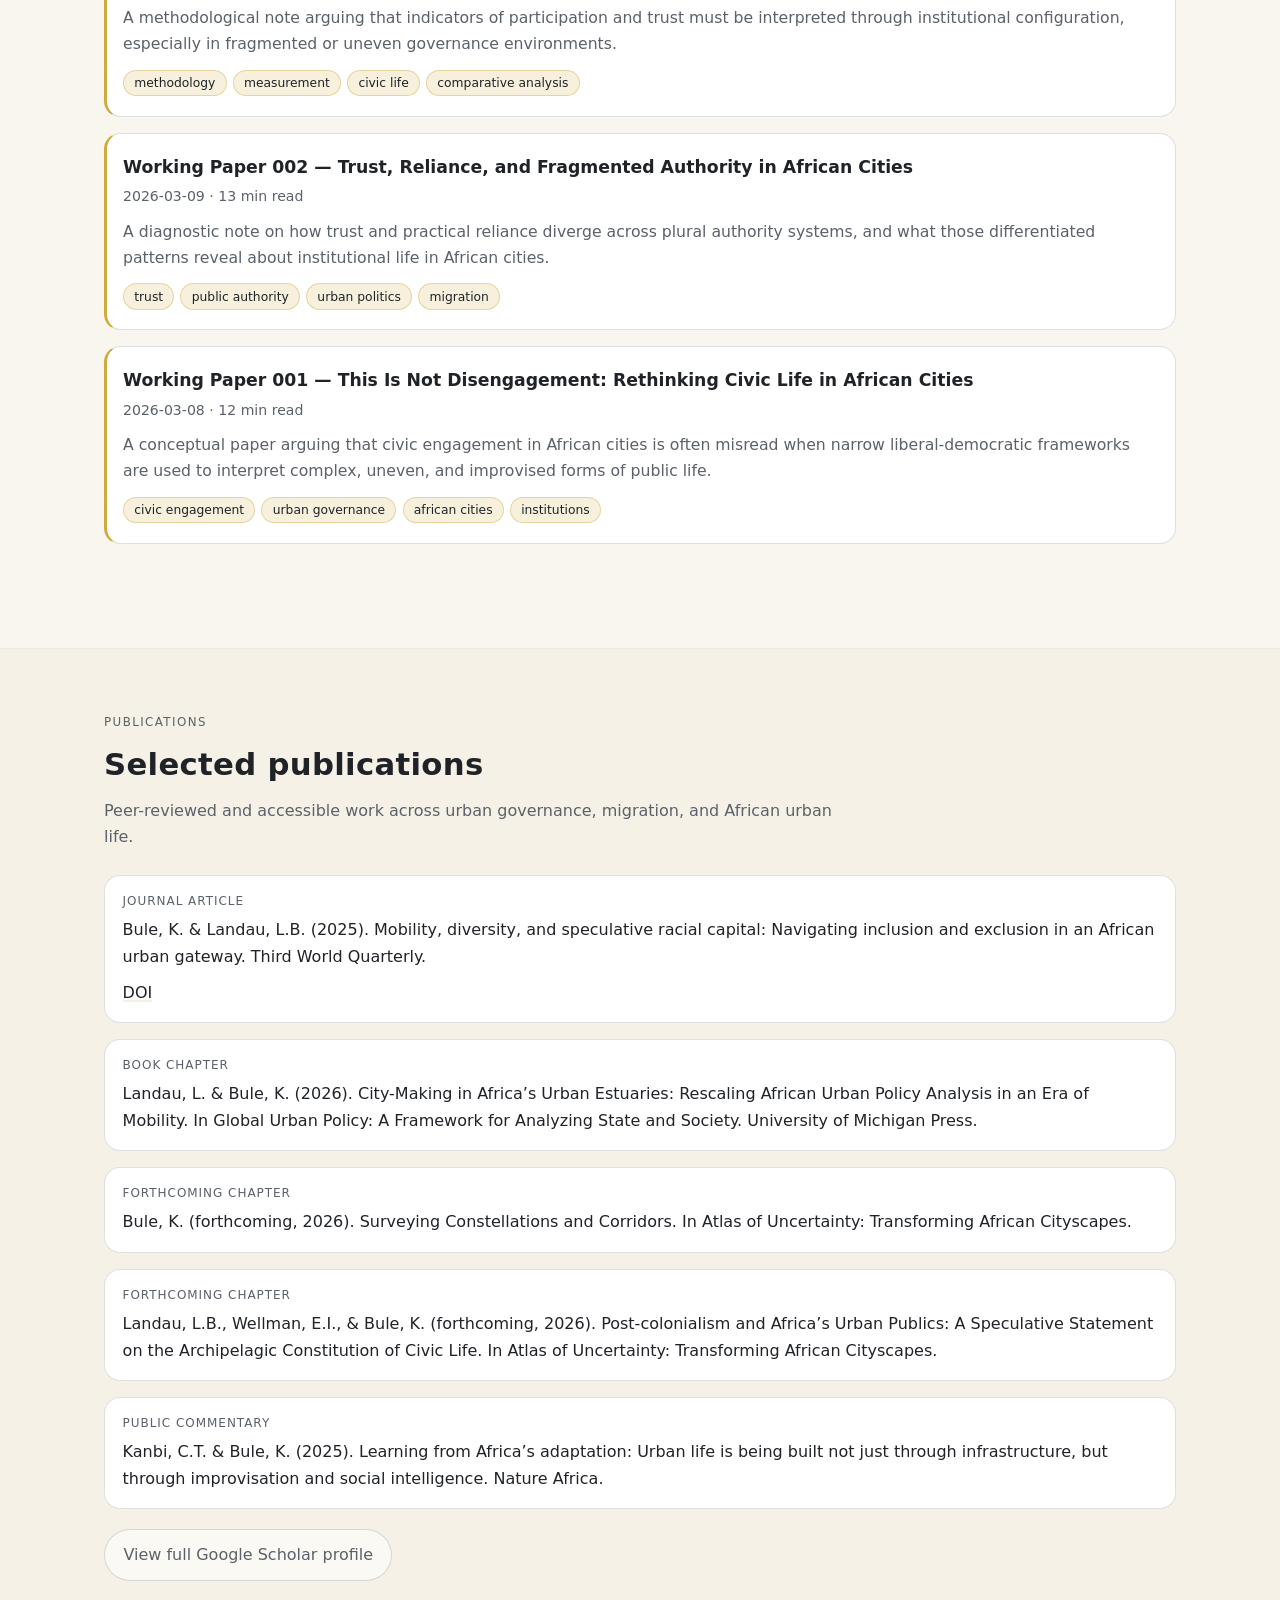
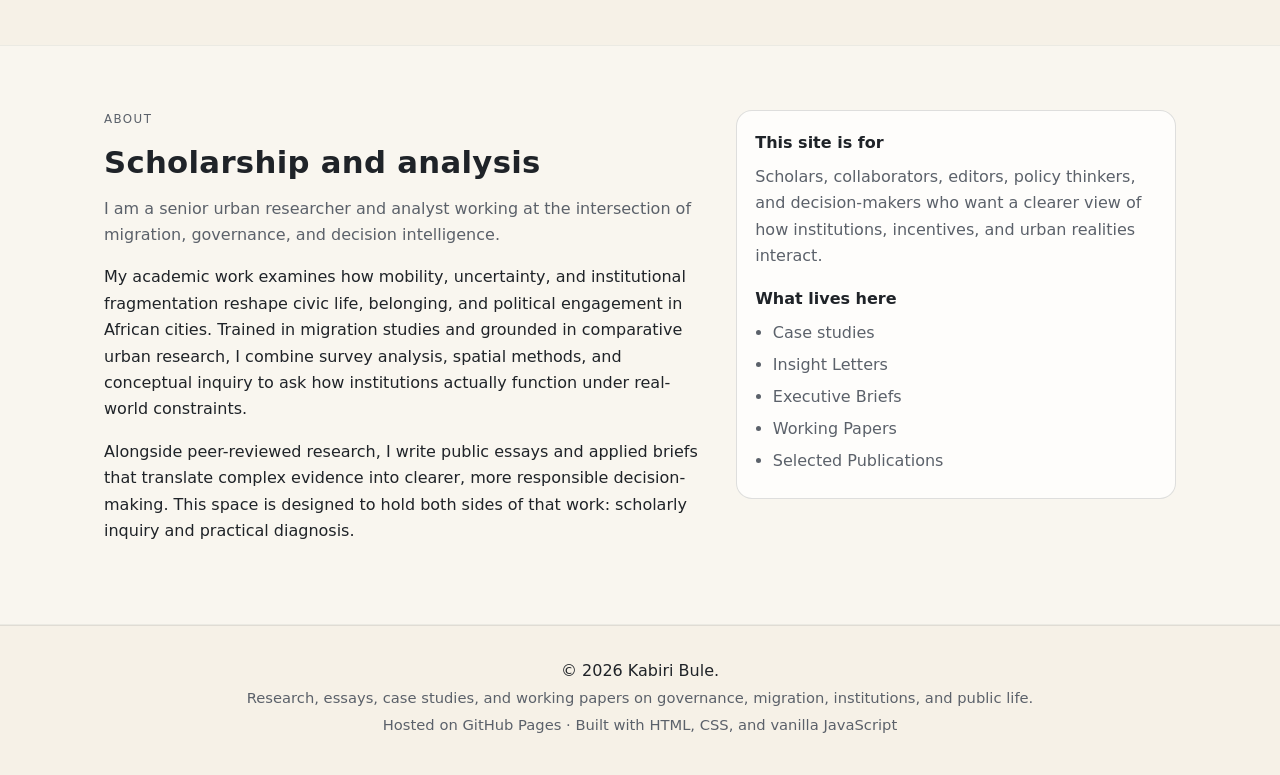
==== commit 986caf97: "Sync homepage structure and scripts with latest styling" ====
--- a/index.html
+++ b/index.html
@@ -22,8 +22,8 @@
         </div>
 
         <nav class="nav" aria-label="Primary navigation">
-          <a class="nav-link" href="#featured">Featured</a>
-          <a class="nav-link" href="#platform">Platform</a>
+          <a class="nav-link" href="#featured">Case Study</a>
+          <a class="nav-link" href="#approach">Approach</a>
           <a class="nav-link" href="#writing">Writing</a>
           <a class="nav-link" href="#research">Research</a>
           <a class="nav-link" href="#publications">Publications</a>
@@ -50,9 +50,9 @@
             </p>
 
             <p class="hero-text hero-text-secondary">
-              This site brings together data science case studies, public
-              essays, working papers, publications, and decision intelligence
-              work designed to turn complex evidence into clearer judgment.
+              This platform brings together case studies, essays, working
+              papers, and selected publications designed to turn complex
+              evidence into clearer judgment.
             </p>
 
             <div class="hero-actions">
@@ -61,6 +61,14 @@
               >
               <a class="btn-quiet" href="#writing">Browse writing</a>
               <a class="btn-quiet" href="#research">Active research</a>
+            </div>
+
+            <div class="hero-signature">
+              <span class="hero-signature-label">Signature approach</span>
+              <p class="hero-signature-text">
+                Read variation structurally. Compare places carefully. Explain
+                evidence accessibly.
+              </p>
             </div>
           </div>
 
@@ -104,21 +112,12 @@
       <section id="featured" class="section section-anchor">
         <div class="container">
           <header class="section-head reveal">
-            <p class="section-label">Featured work</p>
+            <p class="section-label">Featured case study</p>
             <h2 class="section-title">A flagship data story</h2>
             <p class="section-subtitle">
-              This platform brings together structure-first analysis of
-              governance, urban life, and institutional variation. The work
-              combines survey data, spatial reasoning, and comparative
-              interpretation to read signals that are often misattributed to
-              individuals rather than systems.
-            </p>
-
-            <p>
-              The case study below illustrates this approach using ward-level
-              data from Gauteng, showing where dissatisfaction becomes political
-              pressure, where it does not, and what that reveals about
-              governance ecologies.
+              The case study below uses ward-level Gauteng data to show where
+              dissatisfaction becomes political pressure, where it does not, and
+              what those differences reveal about governance ecologies.
             </p>
           </header>
 
@@ -131,7 +130,7 @@
             </a>
 
             <div class="feature-content">
-              <p class="feature-kicker">Case Study. Governance Signals</p>
+              <p class="feature-kicker">Case Study · Governance Signals</p>
 
               <h3 class="feature-title">
                 <a href="case-governance-pressure.html">
@@ -150,21 +149,21 @@
               <div class="feature-highlights">
                 <div class="feature-highlight">
                   <span class="feature-highlight-label">Focus</span>
-                  <span class="feature-highlight-value"
-                    >Governance stress and institutional variation</span
-                  >
+                  <span class="feature-highlight-value">
+                    Governance stress and institutional variation
+                  </span>
                 </div>
                 <div class="feature-highlight">
                   <span class="feature-highlight-label">Data</span>
-                  <span class="feature-highlight-value"
-                    >GCRO Quality of Life Survey</span
-                  >
+                  <span class="feature-highlight-value">
+                    GCRO Quality of Life Survey
+                  </span>
                 </div>
                 <div class="feature-highlight">
                   <span class="feature-highlight-label">Approach</span>
-                  <span class="feature-highlight-value"
-                    >Survey analysis · mapping · diagnostics</span
-                  >
+                  <span class="feature-highlight-value">
+                    Survey analysis · mapping · diagnostics
+                  </span>
                 </div>
               </div>
 
@@ -185,62 +184,53 @@
         </div>
       </section>
 
-      <section id="platform" class="section section-soft section-anchor">
-        <div class="container">
-          <header class="section-head reveal">
-            <p class="section-label">Platform</p>
-            <h2 class="section-title">How the work is organised</h2>
-            <p class="section-subtitle">
-              The site is structured as a public platform for analytical work
-              that moves between scholarship, public writing, and practical
-              diagnosis.
-            </p>
-          </header>
-
-          <div class="platform-grid">
-            <article class="platform-card reveal">
-              <p class="platform-kicker">Case studies</p>
-              <h3 class="platform-title">
-                Data stories with interpretive depth
+      <section id="approach" class="section section-soft section-anchor">
+        <div class="container">
+          <header class="section-head reveal">
+            <p class="section-label">Approach</p>
+            <h2 class="section-title">How the work thinks</h2>
+            <p class="section-subtitle">
+              Across different formats, the work follows a consistent method:
+              read institutions structurally, compare variation carefully, and
+              translate evidence into accessible explanation.
+            </p>
+          </header>
+
+          <div class="approach-grid">
+            <article class="approach-card reveal">
+              <p class="approach-kicker">Structure-first</p>
+              <h3 class="approach-title">
+                Read systems before blaming individuals
               </h3>
-              <p class="platform-text">
-                Analytical pieces that combine figures, maps, and narrative
-                explanation to show how patterns in data reveal institutional
-                stress, uneven governance, and strategic pressure.
+              <p class="approach-text">
+                I treat people as sensors of institutional conditions rather
+                than as isolated explanations. Variation in trust, pressure, and
+                behaviour often points to structure before it points to
+                character.
               </p>
             </article>
 
-            <article class="platform-card reveal">
-              <p class="platform-kicker">Essays</p>
-              <h3 class="platform-title">
-                Plain-language writing for wider audiences
+            <article class="approach-card reveal">
+              <p class="approach-kicker">Comparative</p>
+              <h3 class="approach-title">
+                Use difference to reveal hidden structure
               </h3>
-              <p class="platform-text">
-                Insight Letters and short essays that translate systems
-                thinking, institutional analysis, and strategic judgment into
-                writing designed to be read, shared, and returned to.
+              <p class="approach-text">
+                Comparing neighbourhoods, wards, cities, and institutional
+                settings helps reveal where governance ecologies diverge and
+                where surface similarity hides deeper variation.
               </p>
             </article>
 
-            <article class="platform-card reveal">
-              <p class="platform-kicker">Research</p>
-              <h3 class="platform-title">
-                Conceptual and comparative work in progress
+            <article class="approach-card reveal">
+              <p class="approach-kicker">Explanation</p>
+              <h3 class="approach-title">
+                Turn evidence into clearer judgment
               </h3>
-              <p class="platform-text">
-                Working papers and research notes developing arguments on civic
-                life, mobility, fragmented authority, and comparative urban
-                institutional analysis in African cities.
-              </p>
-            </article>
-
-            <article class="platform-card reveal">
-              <p class="platform-kicker">Decision intelligence</p>
-              <h3 class="platform-title">Applied structure-first diagnosis</h3>
-              <p class="platform-text">
-                Strategic work that reads institutions through signals,
-                incentives, friction, and variation rather than surface
-                narratives alone.
+              <p class="approach-text">
+                The goal is not only analysis, but explanation: making complex
+                evidence legible to scholars, editors, collaborators, and
+                decision-makers without flattening its depth.
               </p>
             </article>
           </div>
@@ -316,7 +306,7 @@
         <div class="container about-grid">
           <div class="reveal">
             <p class="section-label">About</p>
-            <h2 class="section-title">Scholarship and Analysis</h2>
+            <h2 class="section-title">Scholarship and analysis</h2>
             <p class="section-subtitle about-lead">
               I am a senior urban researcher and analyst working at the
               intersection of migration, governance, and decision intelligence.
@@ -351,7 +341,7 @@
               What lives here
             </div>
             <ul class="note-list">
-              <li>Data science case studies</li>
+              <li>Case studies</li>
               <li>Insight Letters</li>
               <li>Executive Briefs</li>
               <li>Working Papers</li>
--- a/styles.css
+++ b/styles.css
@@ -1,17 +1,22 @@
 :root {
   --bg: #f6f1e7;
   --surface: #ffffff;
+  --surface-soft: rgba(255, 255, 255, 0.72);
   --text: #1f2328;
   --muted: #5b616a;
   --border: rgba(31, 35, 40, 0.14);
 
   --accent: #c9a227;
   --accent-soft: rgba(201, 162, 39, 0.16);
-
-  --radius: 14px;
+  --accent-strong: rgba(201, 162, 39, 0.3);
+
+  --shadow-soft: 0 14px 34px rgba(31, 35, 40, 0.08);
+  --shadow-card: 0 18px 34px rgba(31, 35, 40, 0.1);
+
+  --radius: 16px;
   --pill: 999px;
 
-  --container: 980px;
+  --container: 1120px;
 }
 
 * {
@@ -22,6 +27,7 @@
 body {
   margin: 0;
   padding: 0;
+  scroll-behavior: smooth;
 }
 
 body {
@@ -35,8 +41,20 @@
     sans-serif;
   line-height: 1.65;
   color: var(--text);
-  background: var(--bg);
+  background:
+    radial-gradient(
+      circle at 18% 22%,
+      rgba(201, 162, 39, 0.08),
+      transparent 42%
+    ),
+    radial-gradient(circle at 82% 18%, rgba(31, 35, 40, 0.05), transparent 34%),
+    var(--bg);
   -webkit-font-smoothing: antialiased;
+}
+
+img {
+  max-width: 100%;
+  display: block;
 }
 
 a {
@@ -56,23 +74,29 @@
 }
 
 .section {
-  padding: 3.2rem 0;
+  padding: 4rem 0;
 }
 
 .section-soft {
-  background: rgba(255, 255, 255, 0.35);
+  background: rgba(255, 255, 255, 0.34);
   border-top: 1px solid rgba(31, 35, 40, 0.06);
   border-bottom: 1px solid rgba(31, 35, 40, 0.06);
 }
 
-/* Header */
+.section-label {
+  margin: 0 0 0.45rem;
+  text-transform: uppercase;
+  letter-spacing: 0.12em;
+  font-size: 0.74rem;
+  color: var(--muted);
+}
 
 .site-header {
   position: sticky;
   top: 0;
-  z-index: 20;
-  background: rgba(246, 241, 231, 0.88);
-  backdrop-filter: blur(10px);
+  z-index: 30;
+  background: rgba(246, 241, 231, 0.84);
+  backdrop-filter: blur(12px);
   border-bottom: 1px solid rgba(31, 35, 40, 0.1);
 }
 
@@ -86,8 +110,9 @@
 
 .brand-name {
   text-decoration: none;
-  font-weight: 650;
+  font-weight: 700;
   letter-spacing: 0.02em;
+  font-size: 1.05rem;
 }
 
 .brand-line {
@@ -99,101 +124,110 @@
 .nav {
   display: flex;
   flex-wrap: wrap;
-  gap: 0.4rem;
+  gap: 0.45rem;
 }
 
 .nav-link {
   text-decoration: none;
-  font-size: 0.95rem;
+  font-size: 0.94rem;
   color: var(--muted);
   padding: 0.45rem 0.95rem;
   border-radius: var(--pill);
   border: 1px solid transparent;
-}
-
-.nav-link:hover {
+  transition:
+    background 140ms ease,
+    border-color 140ms ease,
+    color 140ms ease;
+}
+
+.nav-link:hover,
+.nav-link.is-active {
   border-color: rgba(201, 162, 39, 0.55);
   background: var(--accent-soft);
   color: var(--text);
 }
 
-/* Hero */
-
 .hero {
-  padding: 3.6rem 0 2.2rem;
+  padding: 4.5rem 0 2.7rem;
 }
 
 .hero-inner {
   display: grid;
-  grid-template-columns: 1.2fr 0.8fr;
-  gap: 2rem;
+  grid-template-columns: 1.18fr 0.82fr;
+  gap: 2.2rem;
   align-items: start;
 }
 
 .hero-kicker {
-  margin: 0 0 0.6rem;
-  text-transform: uppercase;
-  letter-spacing: 0.12em;
-  font-size: 0.76rem;
+  margin: 0 0 0.7rem;
+  text-transform: uppercase;
+  letter-spacing: 0.13em;
+  font-size: 0.75rem;
   color: var(--muted);
 }
 
 .hero-title {
-  font-size: clamp(2rem, 3vw, 2.75rem);
-  margin: 0 0 0.5rem;
+  font-size: clamp(2.2rem, 4vw, 3.6rem);
+  line-height: 1.08;
+  margin: 0 0 0.65rem;
   letter-spacing: 0.01em;
-  max-width: 14ch;
+  max-width: 13ch;
 }
 
 .accent-line {
-  width: 76px;
+  width: 84px;
   height: 3px;
   border-radius: var(--pill);
   background: var(--accent);
-  margin: 0.9rem 0 1.1rem;
+  margin: 1rem 0 1.15rem;
 }
 
 .hero-text {
   color: var(--muted);
-  font-size: 1.02rem;
+  font-size: 1.04rem;
+  max-width: 62ch;
+  margin: 0 0 1rem;
+}
+
+.hero-text-secondary {
   max-width: 58ch;
-  margin: 0 0 1rem;
-}
-
-.hero-text-secondary {
-  max-width: 54ch;
 }
 
 .hero-actions {
   display: flex;
   flex-wrap: wrap;
   gap: 0.7rem;
-  margin-top: 1.1rem;
-}
-
-.btn-primary {
-  display: inline-flex;
-  align-items: center;
-  justify-content: center;
-  padding: 0.7rem 1.1rem;
-  border-radius: var(--pill);
-  text-decoration: none;
-  border: 1px solid rgba(201, 162, 39, 0.9);
-  background: var(--accent-soft);
-  color: var(--text);
-}
-
-.btn-primary:hover {
-  background: rgba(201, 162, 39, 0.22);
-}
-
+  margin-top: 1.3rem;
+}
+
+.btn-primary,
 .btn-quiet {
   display: inline-flex;
   align-items: center;
   justify-content: center;
-  padding: 0.7rem 1.1rem;
+  padding: 0.74rem 1.15rem;
   border-radius: var(--pill);
   text-decoration: none;
+  transition:
+    transform 140ms ease,
+    background 140ms ease,
+    border-color 140ms ease,
+    color 140ms ease,
+    box-shadow 140ms ease;
+}
+
+.btn-primary {
+  border: 1px solid rgba(201, 162, 39, 0.95);
+  background: var(--accent-soft);
+  color: var(--text);
+}
+
+.btn-primary:hover {
+  background: rgba(201, 162, 39, 0.24);
+  transform: translateY(-1px);
+}
+
+.btn-quiet {
   border: 1px solid rgba(31, 35, 40, 0.16);
   background: rgba(255, 255, 255, 0.55);
   color: var(--muted);
@@ -202,19 +236,27 @@
 .btn-quiet:hover {
   border-color: rgba(31, 35, 40, 0.28);
   color: var(--text);
-}
-
-/* Note card */
-
-.note-card {
+  transform: translateY(-1px);
+}
+
+.note-card,
+.about-card,
+.essay-card,
+.publication-item,
+.platform-card,
+.feature-panel {
   background: var(--surface);
   border: 1px solid var(--border);
   border-radius: var(--radius);
-  padding: 1.1rem 1.15rem;
+}
+
+.hero-note-card {
+  padding: 1.2rem 1.2rem 1.15rem;
+  box-shadow: var(--shadow-soft);
 }
 
 .note-title {
-  font-weight: 650;
+  font-weight: 700;
   margin-bottom: 0.45rem;
 }
 
@@ -227,10 +269,6 @@
   color: var(--text);
 }
 
-.note-subtle {
-  color: var(--muted);
-}
-
 .note-list {
   color: var(--muted);
 }
@@ -239,25 +277,199 @@
   margin: 0.35rem 0;
 }
 
-/* Sections */
-
+.hero-stats {
+  display: grid;
+  grid-template-columns: 1fr;
+  gap: 0.7rem;
+  margin-top: 1.2rem;
+  padding-top: 1rem;
+  border-top: 1px solid rgba(31, 35, 40, 0.08);
+}
+
+.hero-stat {
+  display: flex;
+  align-items: baseline;
+  gap: 0.65rem;
+}
+
+.hero-stat-number {
+  font-size: 1.2rem;
+  font-weight: 700;
+  color: var(--text);
+  min-width: 1.25rem;
+}
+
+.hero-stat-label {
+  color: var(--muted);
+  font-size: 0.94rem;
+}
+.hero-signature {
+  margin-top: 1.4rem;
+  padding-top: 1rem;
+  border-top: 1px solid rgba(31, 35, 40, 0.1);
+  max-width: 58ch;
+}
+
+.hero-signature-label {
+  display: inline-block;
+  margin-bottom: 0.35rem;
+  text-transform: uppercase;
+  letter-spacing: 0.1em;
+  font-size: 0.72rem;
+  color: var(--muted);
+}
+
+.hero-signature-text {
+  margin: 0;
+  color: var(--text);
+  font-size: 0.98rem;
+}
 .section-head {
-  margin-bottom: 1.4rem;
+  margin-bottom: 1.5rem;
 }
 
 .section-title {
   margin: 0 0 0.5rem;
-  font-size: 1.45rem;
+  font-size: clamp(1.45rem, 2.4vw, 2rem);
   letter-spacing: 0.01em;
 }
 
 .section-subtitle {
   margin: 0;
   color: var(--muted);
-  max-width: 70ch;
-}
-
-/* Shelf styles */
+  max-width: 74ch;
+}
+
+.feature-panel {
+  display: grid;
+  grid-template-columns: 1.03fr 1fr;
+  gap: 0;
+  overflow: hidden;
+  box-shadow: var(--shadow-card);
+  min-height: 540px;
+}
+
+.feature-media {
+  display: block;
+  min-height: 100%;
+  background: #efe7d0;
+  overflow: hidden;
+}
+
+.feature-media img {
+  width: 100%;
+  height: 100%;
+  min-height: 100%;
+  object-fit: cover;
+  object-position: 15% top;
+}
+
+.feature-content {
+  padding: 1.6rem 1.6rem 1.5rem;
+}
+
+.feature-kicker {
+  margin: 0 0 0.45rem;
+  text-transform: uppercase;
+  letter-spacing: 0.1em;
+  font-size: 0.74rem;
+  color: var(--muted);
+}
+
+.feature-title {
+  margin: 0 0 0.8rem;
+  font-size: 1.6rem;
+  line-height: 1.2;
+}
+
+.feature-title a {
+  text-decoration: none;
+  box-shadow: inset 0 -2px 0 transparent;
+}
+
+.feature-title a:hover {
+  box-shadow: inset 0 -2px 0 var(--accent);
+}
+
+.feature-summary {
+  margin: 0 0 1rem;
+  color: var(--muted);
+  font-size: 1rem;
+}
+
+.feature-highlights {
+  display: grid;
+  gap: 0.8rem;
+  margin: 1rem 0 1rem;
+}
+
+.feature-highlight {
+  display: grid;
+  gap: 0.12rem;
+  padding-bottom: 0.7rem;
+  border-bottom: 1px solid rgba(31, 35, 40, 0.08);
+}
+
+.feature-highlight:last-child {
+  border-bottom: none;
+  padding-bottom: 0;
+}
+
+.feature-highlight-label {
+  font-size: 0.76rem;
+  text-transform: uppercase;
+  letter-spacing: 0.08em;
+  color: var(--muted);
+}
+
+.feature-highlight-value {
+  color: var(--text);
+}
+
+.feature-actions {
+  margin-top: 1rem;
+}
+
+.platform-grid {
+  display: grid;
+  grid-template-columns: repeat(2, minmax(0, 1fr));
+  gap: 1rem;
+  margin-top: 1.4rem;
+}
+
+.platform-card {
+  padding: 1.2rem 1.2rem 1.15rem;
+  background: var(--surface-soft);
+  transition:
+    transform 140ms ease,
+    box-shadow 160ms ease,
+    border-color 140ms ease;
+}
+
+.platform-card:hover {
+  transform: translateY(-2px);
+  box-shadow: var(--shadow-soft);
+  border-color: rgba(201, 162, 39, 0.35);
+}
+
+.platform-kicker {
+  margin: 0 0 0.5rem;
+  text-transform: uppercase;
+  letter-spacing: 0.1em;
+  font-size: 0.73rem;
+  color: var(--muted);
+}
+
+.platform-title {
+  margin: 0 0 0.55rem;
+  font-size: 1.08rem;
+}
+
+.platform-text {
+  margin: 0;
+  color: var(--muted);
+  font-size: 0.98rem;
+}
 
 .essay-list {
   display: flex;
@@ -271,10 +483,10 @@
 }
 
 .tier-title {
-  font-size: 0.85rem;
+  font-size: 0.83rem;
   letter-spacing: 0.08em;
   text-transform: uppercase;
-  color: #5b616a;
+  color: var(--muted);
   margin-bottom: 1rem;
 }
 
@@ -290,18 +502,17 @@
 }
 
 .essay-card {
-  background: var(--surface);
-  border: 1px solid var(--border);
-  border-radius: var(--radius);
   padding: 1.2rem 1.25rem;
   transition:
     transform 120ms ease,
-    box-shadow 160ms ease;
+    box-shadow 160ms ease,
+    border-color 160ms ease;
 }
 
 .essay-card:hover {
   transform: translateY(-1px);
-  box-shadow: 0 14px 28px rgba(31, 35, 40, 0.1);
+  box-shadow: var(--shadow-soft);
+  border-color: rgba(201, 162, 39, 0.28);
 }
 
 .brief-card {
@@ -316,7 +527,7 @@
 
 .essay-title {
   margin: 0 0 0.25rem;
-  font-size: 1.1rem;
+  font-size: 1.08rem;
 }
 
 .essay-title a {
@@ -341,23 +552,21 @@
 }
 
 .tags {
-  margin-top: 0.75rem;
+  margin-top: 0.8rem;
   display: flex;
   flex-wrap: wrap;
-  gap: 0.35rem;
+  gap: 0.38rem;
 }
 
 .tag {
-  font-size: 0.78rem;
-  padding: 0.12rem 0.62rem;
+  font-size: 0.77rem;
+  padding: 0.13rem 0.64rem;
   border-radius: var(--pill);
   border: 1px solid rgba(201, 162, 39, 0.35);
   background: var(--accent-soft);
   color: var(--text);
 }
 
-/* Publications */
-
 .publication-list {
   display: grid;
   gap: 1rem;
@@ -365,9 +574,6 @@
 }
 
 .publication-item {
-  background: var(--surface);
-  border: 1px solid var(--border);
-  border-radius: var(--radius);
   padding: 1rem 1.1rem;
 }
 
@@ -402,11 +608,9 @@
   margin-top: 1.25rem;
 }
 
-/* About */
-
 .about-grid {
   display: grid;
-  grid-template-columns: 1.2fr 0.8fr;
+  grid-template-columns: 1.16fr 0.84fr;
   gap: 1.5rem;
   align-items: start;
 }
@@ -422,14 +626,12 @@
 }
 
 .about-card {
-  background: rgba(255, 255, 255, 0.7);
-  border: 1px solid rgba(31, 35, 40, 0.12);
-  border-radius: var(--radius);
-  padding: 1.1rem 1.15rem;
+  background: rgba(255, 255, 255, 0.74);
+  padding: 1.15rem 1.15rem;
 }
 
 .about-card-title {
-  font-weight: 650;
+  font-weight: 700;
   margin-bottom: 0.5rem;
 }
 
@@ -442,10 +644,8 @@
   color: var(--muted);
 }
 
-/* Footer */
-
 .site-footer {
-  padding: 1.7rem 0 2.1rem;
+  padding: 1.8rem 0 2.2rem;
   border-top: 1px solid rgba(31, 35, 40, 0.1);
 }
 
@@ -462,14 +662,12 @@
   font-size: 0.92rem;
 }
 
-/* Essay page */
-
 .essay-page {
-  padding: 3.2rem 0 3.8rem;
+  padding: 3.4rem 0 3.8rem;
 }
 
 .essay-container {
-  max-width: 760px;
+  max-width: 860px;
 }
 
 .essay-header {
@@ -486,7 +684,7 @@
 
 .essay-title-page {
   margin: 0 0 0.6rem;
-  font-size: clamp(1.9rem, 3vw, 2.3rem);
+  font-size: clamp(1.95rem, 3vw, 2.4rem);
   letter-spacing: 0.01em;
 }
 
@@ -500,8 +698,9 @@
   background: var(--surface);
   border: 1px solid var(--border);
   border-radius: var(--radius);
-  padding: 2.2rem 2.2rem;
+  padding: 2.3rem 2.4rem;
   overflow: hidden;
+  box-shadow: var(--shadow-soft);
 }
 
 .essay-content p {
@@ -541,10 +740,13 @@
   margin: 2rem 0 2.6rem;
 }
 
+.essay-content figure img,
 .essay-content figure svg {
   display: block;
   width: 100%;
   height: auto;
+  border-radius: 12px;
+  border: 1px solid rgba(31, 35, 40, 0.08);
 }
 
 .essay-content figcaption {
@@ -570,79 +772,56 @@
   margin-bottom: 1.2rem;
 }
 
-/* Wide-screen refinement */
-
-@media (min-width: 1200px) {
-  body {
-    background:
-      radial-gradient(
-        circle at 18% 22%,
-        rgba(201, 162, 39, 0.07),
-        transparent 46%
-      ),
-      radial-gradient(
-        circle at 82% 30%,
-        rgba(31, 35, 40, 0.05),
-        transparent 44%
-      ),
-      var(--bg);
-  }
-
-  .essay-container {
-    max-width: 920px;
-    position: relative;
-  }
-
-  .essay-container::before {
-    content: "";
-    position: absolute;
-    top: 0.6rem;
-    bottom: 0.6rem;
-    left: -64px;
-    width: 2px;
-    border-radius: var(--pill);
-    background: linear-gradient(
-      to bottom,
-      rgba(31, 35, 40, 0),
-      rgba(31, 35, 40, 0.14),
-      rgba(31, 35, 40, 0)
-    );
-  }
-
-  .essay-container::after {
-    content: "";
-    position: absolute;
-    top: 1.3rem;
-    left: -71px;
-    width: 16px;
-    height: 16px;
-    border-radius: var(--pill);
-    background: rgba(201, 162, 39, 0.24);
-    border: 1px solid rgba(201, 162, 39, 0.55);
-  }
-
-  .essay-content {
-    padding: 2.4rem 2.7rem;
-  }
-}
-
-@media (max-width: 1250px) {
-  .essay-container::before,
-  .essay-container::after {
-    display: none;
-  }
-}
-
-@media (max-width: 820px) {
+.reveal {
+  opacity: 0;
+  transform: translateY(18px);
+  transition:
+    opacity 500ms ease,
+    transform 500ms ease;
+}
+
+.reveal.is-visible {
+  opacity: 1;
+  transform: translateY(0);
+}
+
+@media (max-width: 980px) {
   .hero-inner,
-  .about-grid {
+  .about-grid,
+  .feature-panel,
+  .platform-grid {
     grid-template-columns: 1fr;
   }
+
+  .feature-media img {
+    max-height: 380px;
+    object-fit: cover;
+  }
+}
+
+@media (max-width: 820px) {
+  .hero {
+    padding-top: 3.6rem;
+  }
+
+  .hero-title {
+    max-width: none;
+  }
 }
 
 @media (max-width: 640px) {
   .essay-content {
-    padding: 1.6rem 1.4rem;
+    padding: 1.65rem 1.4rem;
+  }
+
+  .feature-content,
+  .platform-card,
+  .hero-note-card,
+  .about-card,
+  .essay-card,
+  .publication-item {
+    padding-left: 1rem;
+    padding-right: 1rem;
   }
 }
 
@@ -651,4 +830,53 @@
     flex-direction: column;
     align-items: flex-start;
   }
-}
+
+  .nav {
+    width: 100%;
+  }
+}
+.approach-grid {
+  display: grid;
+  grid-template-columns: repeat(3, minmax(0, 1fr));
+  gap: 1rem;
+  margin-top: 1.4rem;
+}
+
+.approach-card {
+  padding: 1.2rem 1.2rem 1.15rem;
+  background: var(--surface-soft);
+  border: 1px solid var(--border);
+  border-radius: var(--radius);
+  transition:
+    transform 140ms ease,
+    box-shadow 160ms ease,
+    border-color 140ms ease;
+}
+
+.approach-card:hover {
+  transform: translateY(-2px);
+  box-shadow: var(--shadow-soft);
+  border-color: rgba(201, 162, 39, 0.35);
+}
+
+.approach-kicker {
+  margin: 0 0 0.5rem;
+  text-transform: uppercase;
+  letter-spacing: 0.1em;
+  font-size: 0.73rem;
+  color: var(--muted);
+}
+
+.approach-title {
+  margin: 0 0 0.55rem;
+  font-size: 1.08rem;
+}
+
+.approach-text {
+  margin: 0;
+  color: var(--muted);
+  font-size: 0.98rem;
+}
+.approach-grid {
+  grid-template-columns: 1fr;
+}
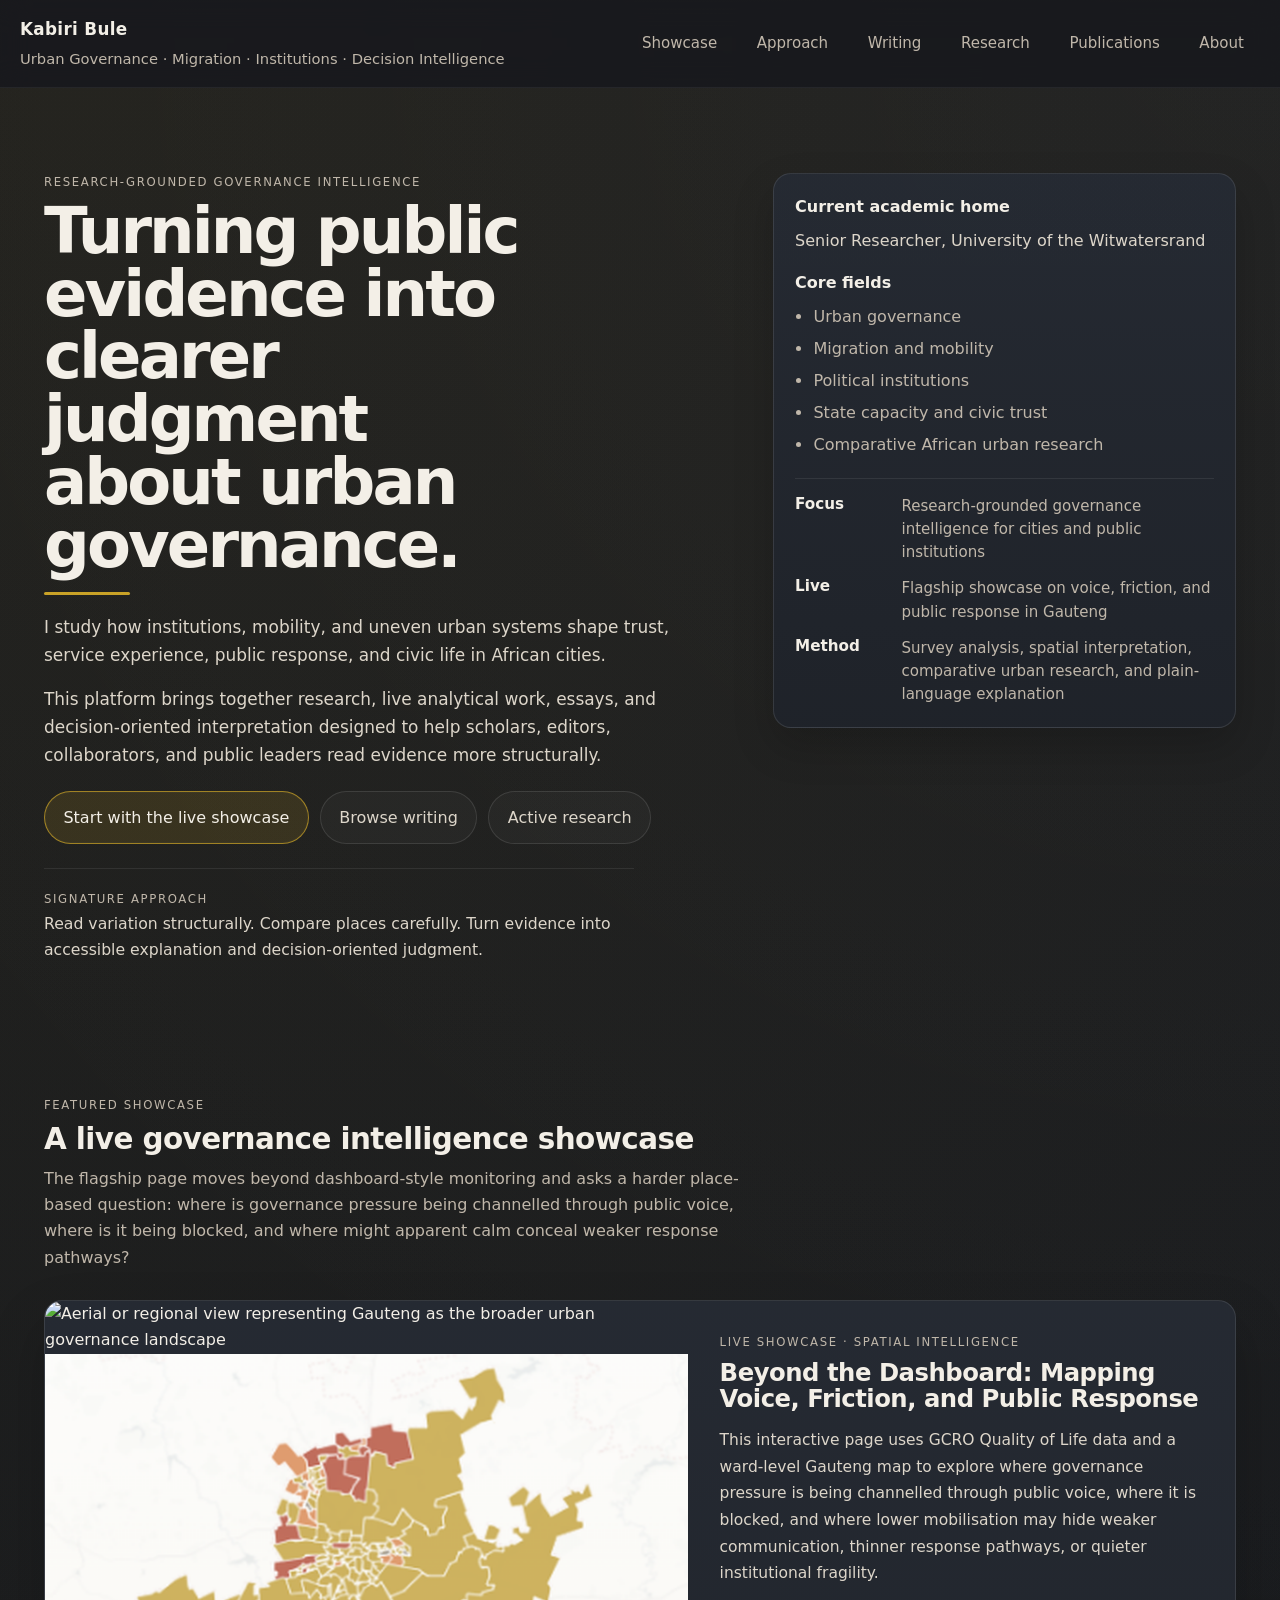
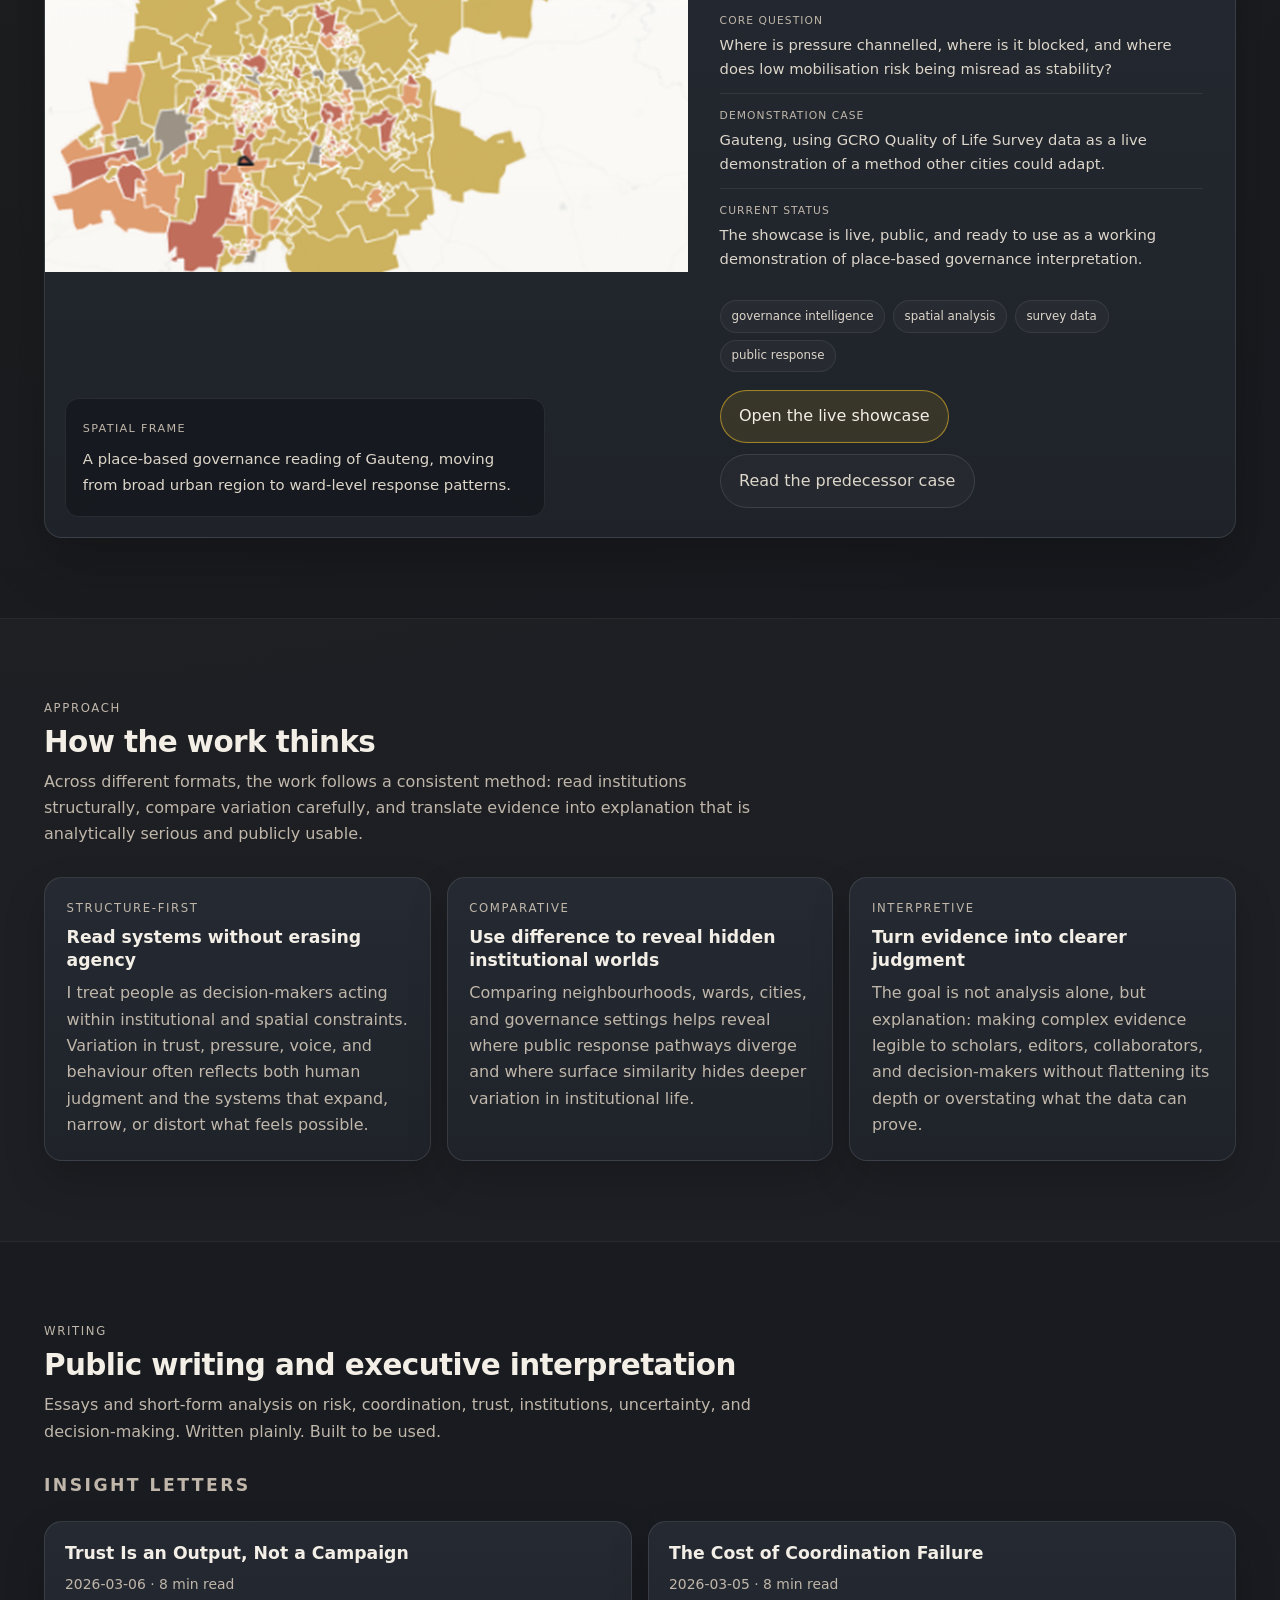
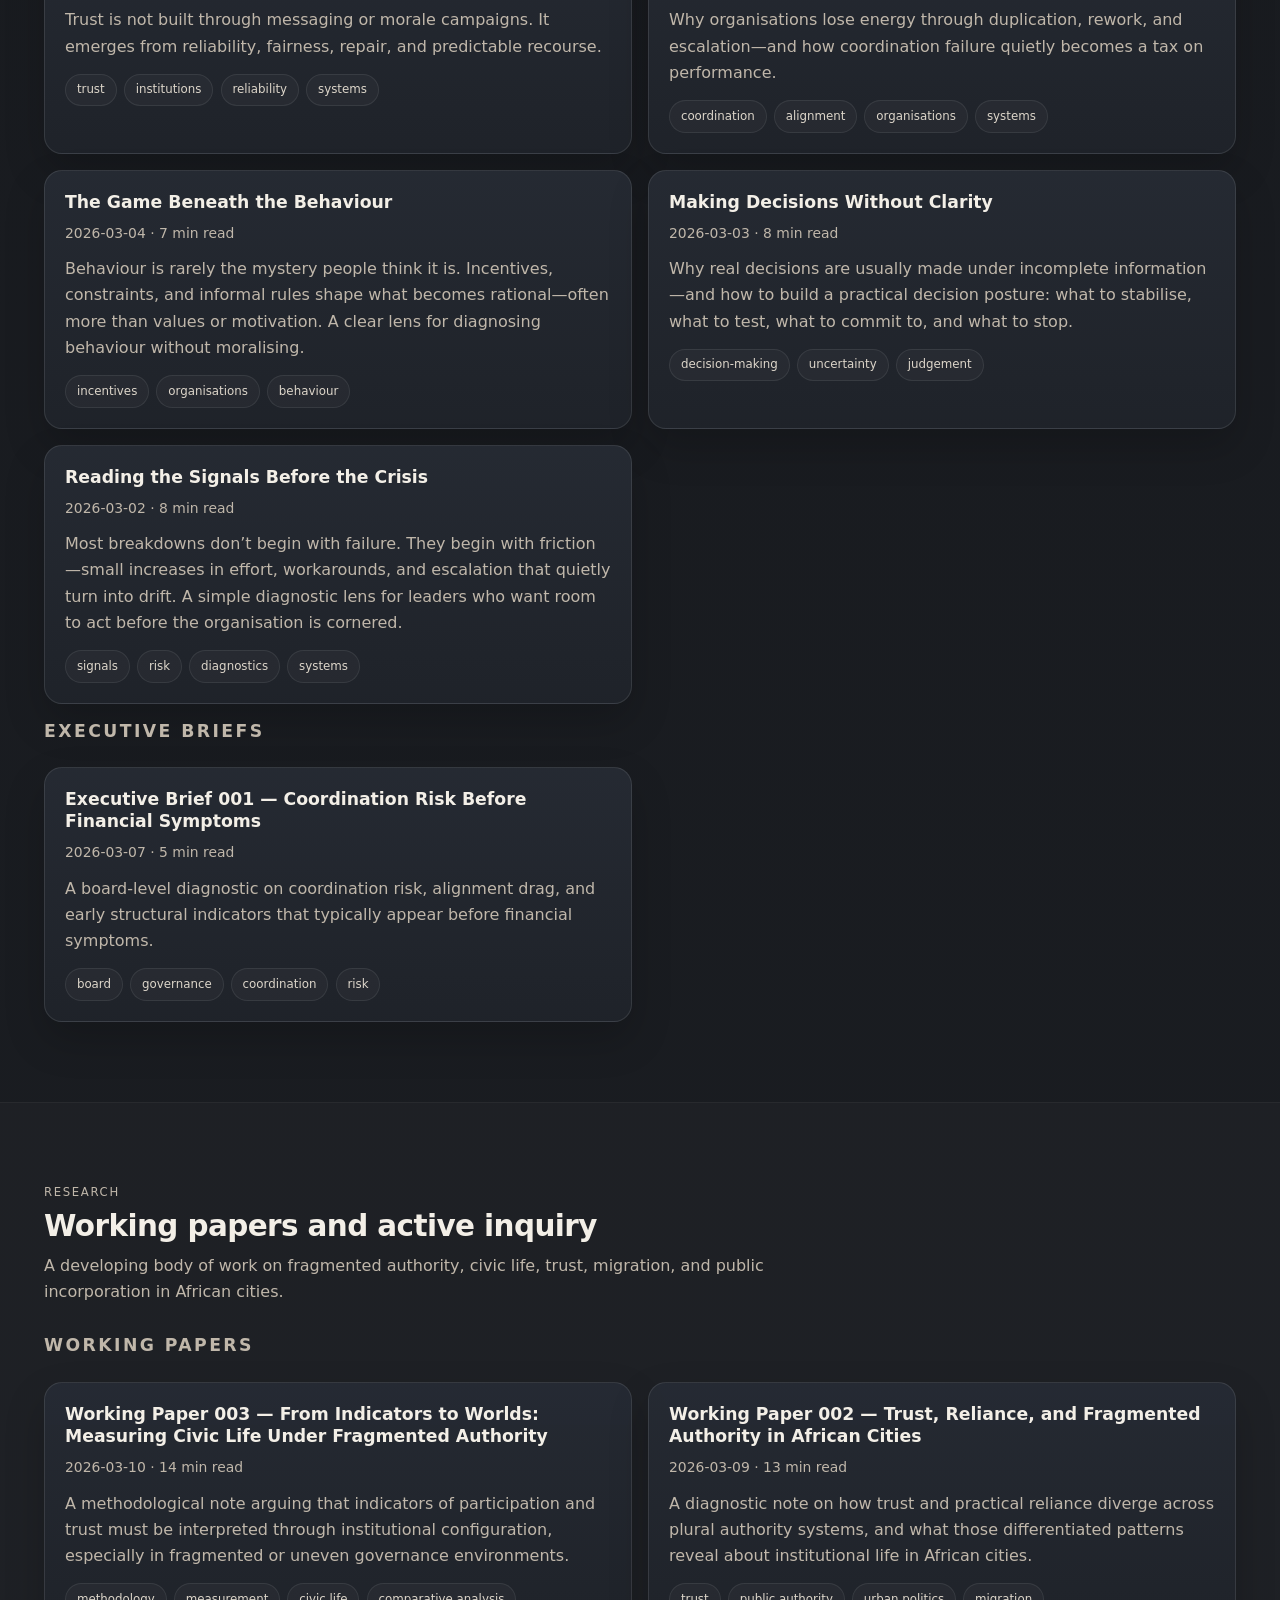
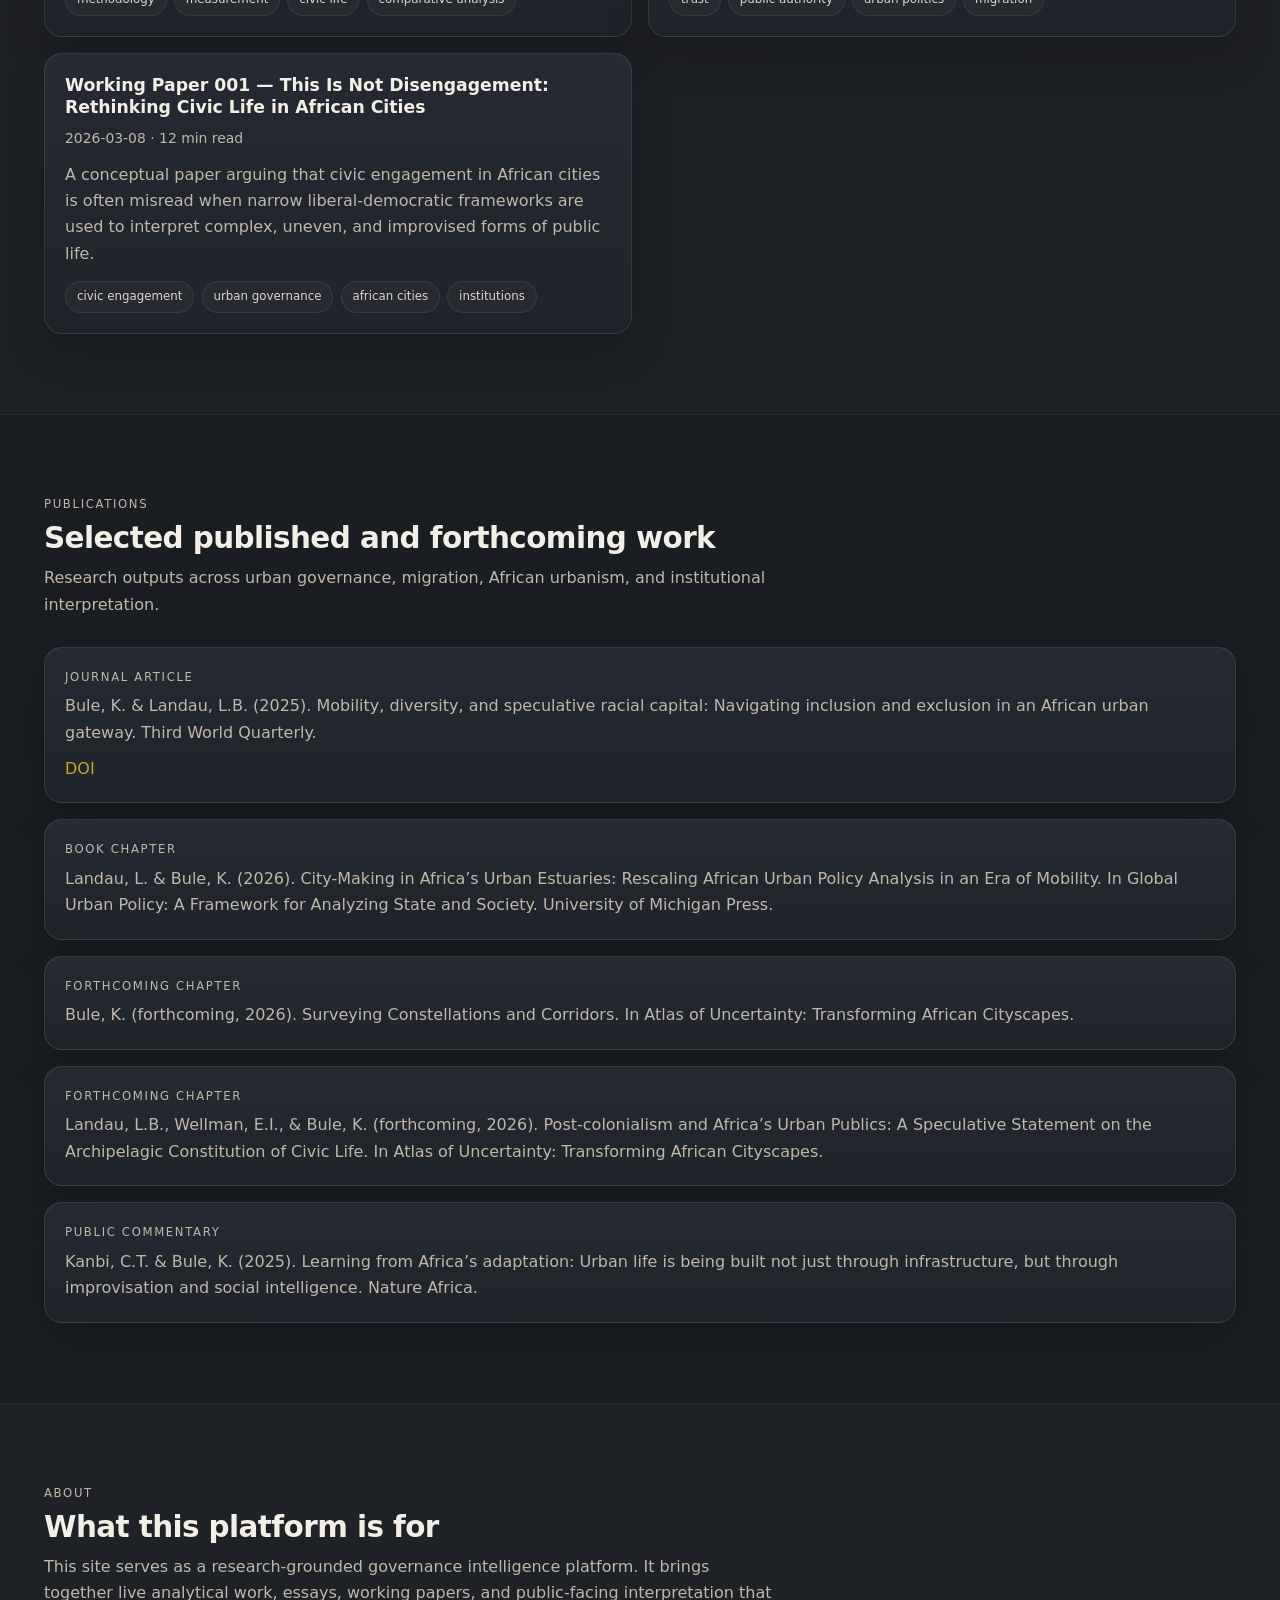
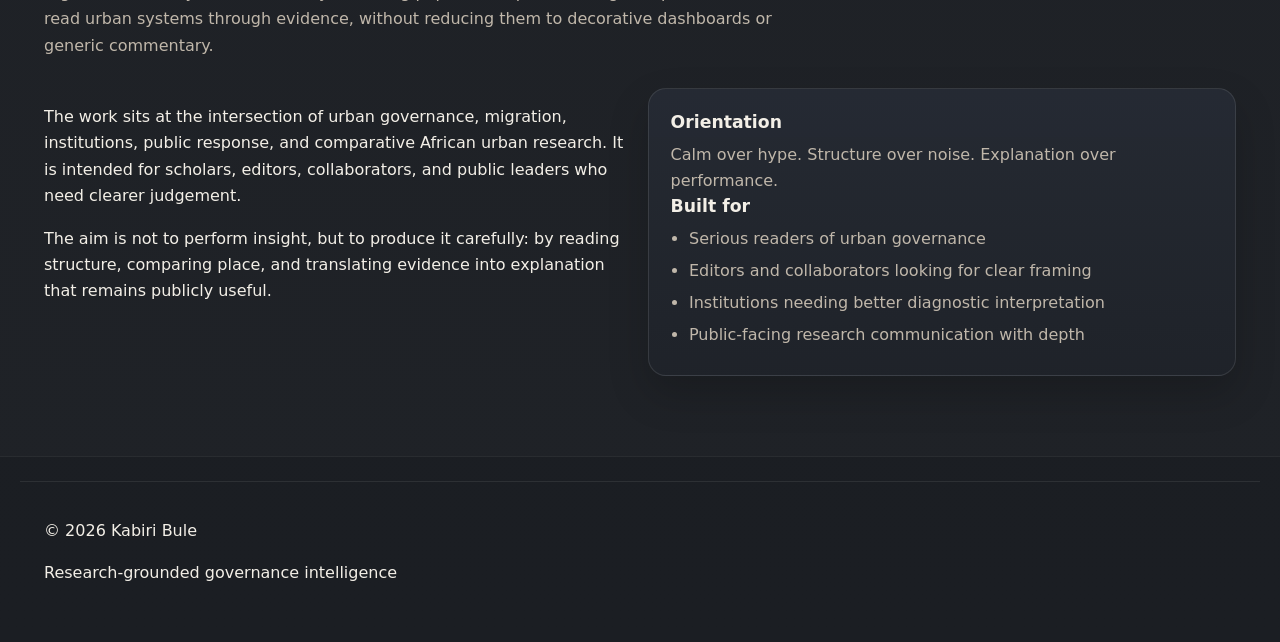
==== commit be29f2c7: "Add homepage showcase and voice-friction feature page" ====
--- a/index.html
+++ b/index.html
@@ -3,10 +3,10 @@
   <head>
     <meta charset="UTF-8" />
     <meta name="viewport" content="width=device-width, initial-scale=1" />
-    <title>Kabiri Bule | Research, Essays & Decision Intelligence</title>
+    <title>Kabiri Bule | Governance Intelligence, Research & Essays</title>
     <meta
       name="description"
-      content="Research, essays, decision intelligence work, and data science case studies by Kabiri Bule on urban governance, migration, institutions, and public life."
+      content="Research-grounded governance intelligence, essays, working papers, and data-driven case studies by Kabiri Bule on urban governance, migration, institutions, and public life."
     />
     <link rel="stylesheet" href="styles.css" />
   </head>
@@ -22,7 +22,7 @@
         </div>
 
         <nav class="nav" aria-label="Primary navigation">
-          <a class="nav-link" href="#featured">Case Study</a>
+          <a class="nav-link" href="showcase-voice-friction.html">Showcase</a>
           <a class="nav-link" href="#approach">Approach</a>
           <a class="nav-link" href="#writing">Writing</a>
           <a class="nav-link" href="#research">Research</a>
@@ -36,29 +36,32 @@
       <section class="hero hero-home section-anchor" id="top">
         <div class="container hero-inner">
           <div class="hero-copy reveal">
-            <p class="hero-kicker">Researcher · Writer · Strategic Analyst</p>
+            <p class="hero-kicker">Research-grounded governance intelligence</p>
+
             <h1 class="hero-title">
-              Structure-first analysis of how institutions shape public life.
+              Turning public evidence into clearer judgment about urban
+              governance.
             </h1>
+
             <div class="accent-line" aria-hidden="true"></div>
 
             <p class="hero-text">
-              I study how institutional structures shape governance, trust,
-              migration, and civic life in African cities. My work combines
-              comparative urban research, survey analysis, spatial thinking, and
-              strategic interpretation.
+              I study how institutions, mobility, and uneven urban systems shape
+              trust, service experience, public response, and civic life in
+              African cities.
             </p>
 
             <p class="hero-text hero-text-secondary">
-              This platform brings together case studies, essays, working
-              papers, and selected publications designed to turn complex
-              evidence into clearer judgment.
+              This platform brings together research, live analytical work,
+              essays, and decision-oriented interpretation designed to help
+              scholars, editors, collaborators, and public leaders read evidence
+              more structurally.
             </p>
 
             <div class="hero-actions">
-              <a class="btn-primary" href="#featured"
-                >Start with the case study</a
-              >
+              <a class="btn-primary" href="showcase-voice-friction.html">
+                Start with the live showcase
+              </a>
               <a class="btn-quiet" href="#writing">Browse writing</a>
               <a class="btn-quiet" href="#research">Active research</a>
             </div>
@@ -66,8 +69,9 @@
             <div class="hero-signature">
               <span class="hero-signature-label">Signature approach</span>
               <p class="hero-signature-text">
-                Read variation structurally. Compare places carefully. Explain
-                evidence accessibly.
+                Read variation structurally. Compare places carefully. Turn
+                evidence into accessible explanation and decision-oriented
+                judgment.
               </p>
             </div>
           </div>
@@ -90,18 +94,27 @@
 
               <div class="hero-stats">
                 <div class="hero-stat">
-                  <span class="hero-stat-number">1</span>
-                  <span class="hero-stat-label">flagship case study live</span>
-                </div>
+                  <span class="hero-stat-number">Focus</span>
+                  <span class="hero-stat-label">
+                    Research-grounded governance intelligence for cities and
+                    public institutions
+                  </span>
+                </div>
+
                 <div class="hero-stat">
-                  <span class="hero-stat-number">3</span>
-                  <span class="hero-stat-label"
-                    >working papers on the shelf</span
-                  >
-                </div>
+                  <span class="hero-stat-number">Live</span>
+                  <span class="hero-stat-label">
+                    Flagship showcase on voice, friction, and public response in
+                    Gauteng
+                  </span>
+                </div>
+
                 <div class="hero-stat">
-                  <span class="hero-stat-number">5</span>
-                  <span class="hero-stat-label">public insight letters</span>
+                  <span class="hero-stat-number">Method</span>
+                  <span class="hero-stat-label">
+                    Survey analysis, spatial interpretation, comparative urban
+                    research, and plain-language explanation
+                  </span>
                 </div>
               </div>
             </div>
@@ -110,73 +123,104 @@
       </section>
 
       <section id="featured" class="section section-anchor">
-        <div class="container">
-          <header class="section-head reveal">
-            <p class="section-label">Featured case study</p>
-            <h2 class="section-title">A flagship data story</h2>
+        <div class="container featured-wide">
+          <header class="section-head reveal">
+            <p class="section-label">Featured showcase</p>
+            <h2 class="section-title">
+              A live governance intelligence showcase
+            </h2>
             <p class="section-subtitle">
-              The case study below uses ward-level Gauteng data to show where
-              dissatisfaction becomes political pressure, where it does not, and
-              what those differences reveal about governance ecologies.
+              The flagship page moves beyond dashboard-style monitoring and asks
+              a harder place-based question: where is governance pressure being
+              channelled through public voice, where is it being blocked, and
+              where might apparent calm conceal weaker response pathways?
             </p>
           </header>
 
           <article class="feature-panel reveal">
-            <a class="feature-media" href="case-governance-pressure.html">
-              <img
-                src="assets/img/figure3_pressure_map.png"
-                alt="Pressure map from the Governance Pressure case study"
-              />
-            </a>
+            <div class="feature-visual">
+              <div class="feature-visual-bg">
+                <img
+                  src="assets/img/johannesburg.jpg"
+                  alt="Aerial or regional view representing Gauteng as the broader urban governance landscape"
+                />
+              </div>
+
+              <div class="feature-map-inset">
+                <img
+                  src="assets/img/map.png"
+                  alt="Preview image for the live showcase on governance response across Gauteng wards"
+                />
+              </div>
+
+              <div class="feature-visual-caption">
+                <p class="feature-visual-label">Spatial frame</p>
+                <p class="feature-visual-text">
+                  A place-based governance reading of Gauteng, moving from broad
+                  urban region to ward-level response patterns.
+                </p>
+              </div>
+            </div>
 
             <div class="feature-content">
-              <p class="feature-kicker">Case Study · Governance Signals</p>
+              <p class="feature-kicker">Live showcase · Spatial intelligence</p>
 
               <h3 class="feature-title">
-                <a href="case-governance-pressure.html">
-                  Reading Governance Pressure in Gauteng Wards
+                <a href="showcase-voice-friction.html">
+                  Beyond the Dashboard: Mapping Voice, Friction, and Public
+                  Response
                 </a>
               </h3>
 
               <p class="feature-summary">
-                A structure-first reading of ward-level dissatisfaction,
-                councillor pressure, and uneven governance ecologies across
-                Gauteng. This analysis shows where public dissatisfaction
-                translates into political pressure, where it does not, and what
-                those differences reveal about institutional structure.
+                This interactive page uses GCRO Quality of Life data and a
+                ward-level Gauteng map to explore where governance pressure is
+                being channelled through public voice, where it is blocked, and
+                where lower mobilisation may hide weaker communication, thinner
+                response pathways, or quieter institutional fragility.
               </p>
 
               <div class="feature-highlights">
                 <div class="feature-highlight">
-                  <span class="feature-highlight-label">Focus</span>
+                  <span class="feature-highlight-label">Core question</span>
                   <span class="feature-highlight-value">
-                    Governance stress and institutional variation
-                  </span>
-                </div>
+                    Where is pressure channelled, where is it blocked, and where
+                    does low mobilisation risk being misread as stability?
+                  </span>
+                </div>
+
                 <div class="feature-highlight">
-                  <span class="feature-highlight-label">Data</span>
+                  <span class="feature-highlight-label"
+                    >Demonstration case</span
+                  >
                   <span class="feature-highlight-value">
-                    GCRO Quality of Life Survey
-                  </span>
-                </div>
+                    Gauteng, using GCRO Quality of Life Survey data as a live
+                    demonstration of a method other cities could adapt.
+                  </span>
+                </div>
+
                 <div class="feature-highlight">
-                  <span class="feature-highlight-label">Approach</span>
+                  <span class="feature-highlight-label">Current status</span>
                   <span class="feature-highlight-value">
-                    Survey analysis · mapping · diagnostics
+                    The showcase is live, public, and ready to use as a working
+                    demonstration of place-based governance interpretation.
                   </span>
                 </div>
               </div>
 
               <div class="tags">
-                <span class="tag">governance</span>
+                <span class="tag">governance intelligence</span>
                 <span class="tag">spatial analysis</span>
                 <span class="tag">survey data</span>
-                <span class="tag">decision intelligence</span>
+                <span class="tag">public response</span>
               </div>
 
               <div class="feature-actions">
-                <a class="btn-primary" href="case-governance-pressure.html">
-                  Read case study
+                <a class="btn-primary" href="showcase-voice-friction.html">
+                  Open the live showcase
+                </a>
+                <a class="btn-quiet" href="case-governance-pressure.html">
+                  Read the predecessor case
                 </a>
               </div>
             </div>
@@ -192,7 +236,8 @@
             <p class="section-subtitle">
               Across different formats, the work follows a consistent method:
               read institutions structurally, compare variation carefully, and
-              translate evidence into accessible explanation.
+              translate evidence into explanation that is analytically serious
+              and publicly usable.
             </p>
           </header>
 
@@ -200,37 +245,38 @@
             <article class="approach-card reveal">
               <p class="approach-kicker">Structure-first</p>
               <h3 class="approach-title">
-                Read systems before blaming individuals
+                Read systems without erasing agency
               </h3>
               <p class="approach-text">
-                I treat people as sensors of institutional conditions rather
-                than as isolated explanations. Variation in trust, pressure, and
-                behaviour often points to structure before it points to
-                character.
+                I treat people as decision-makers acting within institutional
+                and spatial constraints. Variation in trust, pressure, voice,
+                and behaviour often reflects both human judgment and the systems
+                that expand, narrow, or distort what feels possible.
               </p>
             </article>
 
             <article class="approach-card reveal">
               <p class="approach-kicker">Comparative</p>
               <h3 class="approach-title">
-                Use difference to reveal hidden structure
+                Use difference to reveal hidden institutional worlds
               </h3>
               <p class="approach-text">
-                Comparing neighbourhoods, wards, cities, and institutional
-                settings helps reveal where governance ecologies diverge and
-                where surface similarity hides deeper variation.
+                Comparing neighbourhoods, wards, cities, and governance settings
+                helps reveal where public response pathways diverge and where
+                surface similarity hides deeper variation in institutional life.
               </p>
             </article>
 
             <article class="approach-card reveal">
-              <p class="approach-kicker">Explanation</p>
+              <p class="approach-kicker">Interpretive</p>
               <h3 class="approach-title">
                 Turn evidence into clearer judgment
               </h3>
               <p class="approach-text">
-                The goal is not only analysis, but explanation: making complex
+                The goal is not analysis alone, but explanation: making complex
                 evidence legible to scholars, editors, collaborators, and
-                decision-makers without flattening its depth.
+                decision-makers without flattening its depth or overstating what
+                the data can prove.
               </p>
             </article>
           </div>
@@ -245,14 +291,13 @@
               Public writing and executive interpretation
             </h2>
             <p class="section-subtitle">
-              Essays and short decision-oriented pieces. Written plainly,
-              grounded in structure, and designed for rereading.
-            </p>
-          </header>
-
-          <div id="essay-list" class="essay-list" aria-live="polite">
-            <!-- JS injects shelves here -->
-          </div>
+              Essays and short-form analysis on risk, coordination, trust,
+              institutions, uncertainty, and decision-making. Written plainly.
+              Built to be used.
+            </p>
+          </header>
+
+          <div id="essay-list" class="essay-list" aria-live="polite"></div>
         </div>
       </section>
 
@@ -260,17 +305,14 @@
         <div class="container">
           <header class="section-head reveal">
             <p class="section-label">Research</p>
-            <h2 class="section-title">Active research</h2>
+            <h2 class="section-title">Working papers and active inquiry</h2>
             <p class="section-subtitle">
-              Working papers developing conceptual, methodological, and
-              comparative arguments on civic life, public authority, migration,
-              and institutional analysis in African cities.
-            </p>
-          </header>
-
-          <div id="research-list" class="essay-list" aria-live="polite">
-            <!-- JS injects working papers here -->
-          </div>
+              A developing body of work on fragmented authority, civic life,
+              trust, migration, and public incorporation in African cities.
+            </p>
+          </header>
+
+          <div id="research-list" class="essay-list" aria-live="polite"></div>
         </div>
       </section>
 
@@ -278,75 +320,70 @@
         <div class="container">
           <header class="section-head reveal">
             <p class="section-label">Publications</p>
-            <h2 class="section-title">Selected publications</h2>
+            <h2 class="section-title">
+              Selected published and forthcoming work
+            </h2>
             <p class="section-subtitle">
-              Peer-reviewed and accessible work across urban governance,
-              migration, and African urban life.
-            </p>
-          </header>
-
-          <div id="publication-list" class="publication-list">
-            <!-- JS injects publication items here -->
-          </div>
-
-          <div class="publication-actions reveal">
-            <a
-              class="btn-quiet"
-              href="https://scholar.google.com/citations?hl=en&user=A5i4TDYAAAAJ"
-              target="_blank"
-              rel="noopener noreferrer"
-            >
-              View full Google Scholar profile
-            </a>
-          </div>
+              Research outputs across urban governance, migration, African
+              urbanism, and institutional interpretation.
+            </p>
+          </header>
+
+          <div
+            id="publication-list"
+            class="publication-list"
+            aria-live="polite"
+          ></div>
         </div>
       </section>
 
       <section id="about" class="section section-soft section-anchor">
-        <div class="container about-grid">
-          <div class="reveal">
+        <div class="container">
+          <header class="section-head reveal">
             <p class="section-label">About</p>
-            <h2 class="section-title">Scholarship and analysis</h2>
+            <h2 class="section-title">What this platform is for</h2>
             <p class="section-subtitle about-lead">
-              I am a senior urban researcher and analyst working at the
-              intersection of migration, governance, and decision intelligence.
-            </p>
-
-            <p class="about-body">
-              My academic work examines how mobility, uncertainty, and
-              institutional fragmentation reshape civic life, belonging, and
-              political engagement in African cities. Trained in migration
-              studies and grounded in comparative urban research, I combine
-              survey analysis, spatial methods, and conceptual inquiry to ask
-              how institutions actually function under real-world constraints.
-            </p>
-
-            <p class="about-body">
-              Alongside peer-reviewed research, I write public essays and
-              applied briefs that translate complex evidence into clearer, more
-              responsible decision-making. This space is designed to hold both
-              sides of that work: scholarly inquiry and practical diagnosis.
-            </p>
-          </div>
-
-          <div class="about-card reveal">
-            <div class="about-card-title">This site is for</div>
-            <p class="about-card-text">
-              Scholars, collaborators, editors, policy thinkers, and
-              decision-makers who want a clearer view of how institutions,
-              incentives, and urban realities interact.
-            </p>
-
-            <div class="about-card-title about-card-title-spaced">
-              What lives here
-            </div>
-            <ul class="note-list">
-              <li>Case studies</li>
-              <li>Insight Letters</li>
-              <li>Executive Briefs</li>
-              <li>Working Papers</li>
-              <li>Selected Publications</li>
-            </ul>
+              This site serves as a research-grounded governance intelligence
+              platform. It brings together live analytical work, essays, working
+              papers, and public-facing interpretation that read urban systems
+              through evidence, without reducing them to decorative dashboards
+              or generic commentary.
+            </p>
+          </header>
+
+          <div class="about-grid">
+            <div class="about-copy reveal">
+              <p class="about-body">
+                The work sits at the intersection of urban governance,
+                migration, institutions, public response, and comparative
+                African urban research. It is intended for scholars, editors,
+                collaborators, and public leaders who need clearer judgement.
+              </p>
+
+              <p class="about-body">
+                The aim is not to perform insight, but to produce it carefully:
+                by reading structure, comparing place, and translating evidence
+                into explanation that remains publicly useful.
+              </p>
+            </div>
+
+            <aside class="about-card reveal">
+              <h3 class="about-card-title">Orientation</h3>
+              <p class="about-card-text">
+                Calm over hype. Structure over noise. Explanation over
+                performance.
+              </p>
+
+              <h3 class="about-card-title about-card-title-spaced">
+                Built for
+              </h3>
+              <ul class="note-list">
+                <li>Serious readers of urban governance</li>
+                <li>Editors and collaborators looking for clear framing</li>
+                <li>Institutions needing better diagnostic interpretation</li>
+                <li>Public-facing research communication with depth</li>
+              </ul>
+            </aside>
           </div>
         </div>
       </section>
@@ -354,13 +391,9 @@
 
     <footer class="site-footer">
       <div class="container footer-inner">
-        <p class="footer-text">© <span id="year"></span> Kabiri Bule.</p>
+        <p class="footer-text">© <span id="year"></span> Kabiri Bule</p>
         <p class="footer-text subtle">
-          Research, essays, case studies, and working papers on governance,
-          migration, institutions, and public life.
-        </p>
-        <p class="footer-text subtle">
-          Hosted on GitHub Pages · Built with HTML, CSS, and vanilla JavaScript
+          Research-grounded governance intelligence
         </p>
       </div>
     </footer>
--- a/styles.css
+++ b/styles.css
@@ -1,25 +1,30 @@
 :root {
-  --bg: #f6f1e7;
-  --surface: #ffffff;
-  --surface-soft: rgba(255, 255, 255, 0.72);
-  --text: #1f2328;
-  --muted: #5b616a;
-  --border: rgba(31, 35, 40, 0.14);
+  --bg: #17191d;
+  --bg-soft: #1d2025;
+  --surface: #232730;
+  --surface-2: #2a2f39;
+  --surface-soft: rgba(255, 255, 255, 0.045);
+  --text: #f3efe7;
+  --muted: #c0b7aa;
+  --muted-strong: #ddd6ca;
+  --border: rgba(255, 255, 255, 0.1);
 
   --accent: #c9a227;
-  --accent-soft: rgba(201, 162, 39, 0.16);
-  --accent-strong: rgba(201, 162, 39, 0.3);
-
-  --shadow-soft: 0 14px 34px rgba(31, 35, 40, 0.08);
-  --shadow-card: 0 18px 34px rgba(31, 35, 40, 0.1);
-
-  --radius: 16px;
+  --accent-soft: rgba(201, 162, 39, 0.14);
+  --accent-strong: rgba(201, 162, 39, 0.28);
+
+  --shadow-soft: 0 18px 40px rgba(0, 0, 0, 0.18);
+  --shadow-card: 0 26px 54px rgba(0, 0, 0, 0.22);
+
+  --radius: 18px;
   --pill: 999px;
-
-  --container: 1120px;
-}
-
-* {
+  --container: 1240px;
+  --reading: 72ch;
+}
+
+*,
+*::before,
+*::after {
   box-sizing: border-box;
 }
 
@@ -32,24 +37,28 @@
 
 body {
   font-family:
+    Inter,
     system-ui,
     -apple-system,
-    Segoe UI,
-    Roboto,
-    Helvetica,
-    Arial,
+    BlinkMacSystemFont,
+    "Segoe UI",
     sans-serif;
   line-height: 1.65;
   color: var(--text);
   background:
     radial-gradient(
-      circle at 18% 22%,
-      rgba(201, 162, 39, 0.08),
-      transparent 42%
+      circle at top left,
+      rgba(201, 162, 39, 0.07),
+      transparent 34%
     ),
-    radial-gradient(circle at 82% 18%, rgba(31, 35, 40, 0.05), transparent 34%),
-    var(--bg);
+    radial-gradient(
+      circle at top right,
+      rgba(255, 255, 255, 0.03),
+      transparent 24%
+    ),
+    linear-gradient(180deg, #17191d 0%, #1b1e23 100%);
   -webkit-font-smoothing: antialiased;
+  text-rendering: optimizeLegibility;
 }
 
 img {
@@ -63,7 +72,7 @@
 
 ul {
   margin: 0;
-  padding-left: 1.1rem;
+  padding-left: 1.15rem;
 }
 
 .container {
@@ -74,38 +83,70 @@
 }
 
 .section {
-  padding: 4rem 0;
+  padding: 5rem 0;
 }
 
 .section-soft {
-  background: rgba(255, 255, 255, 0.34);
-  border-top: 1px solid rgba(31, 35, 40, 0.06);
-  border-bottom: 1px solid rgba(31, 35, 40, 0.06);
-}
-
-.section-label {
-  margin: 0 0 0.45rem;
+  background: rgba(255, 255, 255, 0.018);
+  border-top: 1px solid rgba(255, 255, 255, 0.045);
+  border-bottom: 1px solid rgba(255, 255, 255, 0.045);
+}
+
+.section-anchor {
+  scroll-margin-top: 104px;
+}
+
+.section-head {
+  margin-bottom: 1.8rem;
+}
+
+.section-label,
+.feature-kicker,
+.hero-kicker,
+.approach-kicker,
+.essay-kicker,
+.publication-category,
+.hero-signature-label,
+.tier-title {
+  margin: 0 0 0.5rem;
   text-transform: uppercase;
-  letter-spacing: 0.12em;
-  font-size: 0.74rem;
-  color: var(--muted);
+  letter-spacing: 0.14em;
+  font-size: 0.73rem;
+  color: var(--muted);
+}
+
+.section-title {
+  margin: 0 0 0.65rem;
+  font-size: clamp(1.55rem, 2.3vw, 2.2rem);
+  line-height: 1.1;
+  letter-spacing: -0.02em;
+}
+
+.section-subtitle {
+  margin: 0;
+  color: var(--muted);
+  max-width: var(--reading);
+}
+
+.section-subtitle-wide {
+  max-width: 82ch;
 }
 
 .site-header {
   position: sticky;
   top: 0;
-  z-index: 30;
-  background: rgba(246, 241, 231, 0.84);
-  backdrop-filter: blur(12px);
-  border-bottom: 1px solid rgba(31, 35, 40, 0.1);
+  z-index: 100;
+  background: rgba(23, 25, 29, 0.84);
+  backdrop-filter: blur(14px);
+  border-bottom: 1px solid rgba(255, 255, 255, 0.055);
 }
 
 .header-inner {
   display: flex;
   align-items: center;
   justify-content: space-between;
-  padding: 0.95rem 0;
   gap: 1rem;
+  padding: 1rem 0;
 }
 
 .brand-name {
@@ -113,12 +154,13 @@
   font-weight: 700;
   letter-spacing: 0.02em;
   font-size: 1.05rem;
+  color: var(--text);
 }
 
 .brand-line {
+  margin-top: 0.18rem;
+  color: var(--muted);
   font-size: 0.92rem;
-  color: var(--muted);
-  margin-top: 0.15rem;
 }
 
 .nav {
@@ -131,72 +173,71 @@
   text-decoration: none;
   font-size: 0.94rem;
   color: var(--muted);
-  padding: 0.45rem 0.95rem;
+  padding: 0.48rem 0.95rem;
   border-radius: var(--pill);
   border: 1px solid transparent;
   transition:
+    color 140ms ease,
     background 140ms ease,
     border-color 140ms ease,
-    color 140ms ease;
+    transform 140ms ease;
 }
 
 .nav-link:hover,
 .nav-link.is-active {
-  border-color: rgba(201, 162, 39, 0.55);
+  color: var(--text);
+  border-color: rgba(201, 162, 39, 0.42);
   background: var(--accent-soft);
-  color: var(--text);
+  transform: translateY(-1px);
 }
 
 .hero {
-  padding: 4.5rem 0 2.7rem;
+  padding: 5.3rem 0 3.3rem;
 }
 
 .hero-inner {
   display: grid;
-  grid-template-columns: 1.18fr 0.82fr;
+  grid-template-columns: minmax(0, 1.2fr) minmax(300px, 0.8fr);
   gap: 2.2rem;
   align-items: start;
 }
 
-.hero-kicker {
-  margin: 0 0 0.7rem;
-  text-transform: uppercase;
-  letter-spacing: 0.13em;
-  font-size: 0.75rem;
-  color: var(--muted);
-}
-
 .hero-title {
-  font-size: clamp(2.2rem, 4vw, 3.6rem);
-  line-height: 1.08;
-  margin: 0 0 0.65rem;
-  letter-spacing: 0.01em;
-  max-width: 13ch;
+  margin: 0 0 0.9rem;
+  font-size: clamp(2.45rem, 5vw, 4.65rem);
+  line-height: 0.98;
+  letter-spacing: -0.045em;
+  max-width: 11ch;
 }
 
 .accent-line {
-  width: 84px;
+  width: 86px;
   height: 3px;
   border-radius: var(--pill);
   background: var(--accent);
-  margin: 1rem 0 1.15rem;
+  margin: 1rem 0 1.2rem;
 }
 
 .hero-text {
-  color: var(--muted);
-  font-size: 1.04rem;
+  margin: 0 0 1rem;
+  color: var(--muted-strong);
+  font-size: 1.06rem;
   max-width: 62ch;
-  margin: 0 0 1rem;
 }
 
 .hero-text-secondary {
   max-width: 58ch;
 }
 
-.hero-actions {
+.hero-actions,
+.feature-actions,
+.publication-actions {
   display: flex;
   flex-wrap: wrap;
   gap: 0.7rem;
+}
+
+.hero-actions {
   margin-top: 1.3rem;
 }
 
@@ -205,7 +246,7 @@
   display: inline-flex;
   align-items: center;
   justify-content: center;
-  padding: 0.74rem 1.15rem;
+  padding: 0.78rem 1.15rem;
   border-radius: var(--pill);
   text-decoration: none;
   transition:
@@ -217,25 +258,27 @@
 }
 
 .btn-primary {
-  border: 1px solid rgba(201, 162, 39, 0.95);
+  border: 1px solid rgba(201, 162, 39, 0.72);
   background: var(--accent-soft);
   color: var(--text);
+  box-shadow: inset 0 0 0 1px rgba(255, 255, 255, 0.02);
 }
 
 .btn-primary:hover {
-  background: rgba(201, 162, 39, 0.24);
+  background: rgba(201, 162, 39, 0.2);
   transform: translateY(-1px);
 }
 
 .btn-quiet {
-  border: 1px solid rgba(31, 35, 40, 0.16);
-  background: rgba(255, 255, 255, 0.55);
-  color: var(--muted);
+  border: 1px solid rgba(255, 255, 255, 0.11);
+  background: rgba(255, 255, 255, 0.028);
+  color: var(--muted-strong);
 }
 
 .btn-quiet:hover {
-  border-color: rgba(31, 35, 40, 0.28);
+  border-color: rgba(255, 255, 255, 0.18);
   color: var(--text);
+  background: rgba(255, 255, 255, 0.05);
   transform: translateY(-1px);
 }
 
@@ -243,21 +286,27 @@
 .about-card,
 .essay-card,
 .publication-item,
-.platform-card,
-.feature-panel {
-  background: var(--surface);
+.feature-panel,
+.approach-card,
+.essay-content {
+  background: linear-gradient(
+    180deg,
+    rgba(38, 43, 52, 0.95),
+    rgba(31, 35, 42, 0.96)
+  );
   border: 1px solid var(--border);
   border-radius: var(--radius);
+  box-shadow: var(--shadow-soft);
 }
 
 .hero-note-card {
-  padding: 1.2rem 1.2rem 1.15rem;
-  box-shadow: var(--shadow-soft);
+  padding: 1.3rem;
 }
 
 .note-title {
   font-weight: 700;
   margin-bottom: 0.45rem;
+  color: var(--text);
 }
 
 .note-title-spaced {
@@ -266,7 +315,7 @@
 
 .note-text {
   margin: 0;
-  color: var(--text);
+  color: var(--muted-strong);
 }
 
 .note-list {
@@ -280,134 +329,129 @@
 .hero-stats {
   display: grid;
   grid-template-columns: 1fr;
-  gap: 0.7rem;
+  gap: 0.8rem;
   margin-top: 1.2rem;
   padding-top: 1rem;
-  border-top: 1px solid rgba(31, 35, 40, 0.08);
+  border-top: 1px solid rgba(255, 255, 255, 0.08);
 }
 
 .hero-stat {
-  display: flex;
-  align-items: baseline;
-  gap: 0.65rem;
+  display: grid;
+  grid-template-columns: 5.8rem minmax(0, 1fr);
+  column-gap: 0.85rem;
+  align-items: start;
 }
 
 .hero-stat-number {
-  font-size: 1.2rem;
+  display: block;
+  font-size: 0.95rem;
   font-weight: 700;
   color: var(--text);
-  min-width: 1.25rem;
+  line-height: 1.3;
 }
 
 .hero-stat-label {
+  display: block;
   color: var(--muted);
   font-size: 0.94rem;
-}
+  line-height: 1.55;
+}
+
 .hero-signature {
-  margin-top: 1.4rem;
+  margin-top: 1.45rem;
   padding-top: 1rem;
-  border-top: 1px solid rgba(31, 35, 40, 0.1);
+  border-top: 1px solid rgba(255, 255, 255, 0.08);
   max-width: 58ch;
 }
 
-.hero-signature-label {
-  display: inline-block;
-  margin-bottom: 0.35rem;
-  text-transform: uppercase;
-  letter-spacing: 0.1em;
-  font-size: 0.72rem;
-  color: var(--muted);
-}
-
 .hero-signature-text {
   margin: 0;
-  color: var(--text);
+  color: var(--muted-strong);
   font-size: 0.98rem;
 }
-.section-head {
-  margin-bottom: 1.5rem;
-}
-
-.section-title {
-  margin: 0 0 0.5rem;
-  font-size: clamp(1.45rem, 2.4vw, 2rem);
-  letter-spacing: 0.01em;
-}
-
-.section-subtitle {
-  margin: 0;
-  color: var(--muted);
-  max-width: 74ch;
+
+.featured-shell {
+  max-width: 1360px;
 }
 
 .feature-panel {
   display: grid;
-  grid-template-columns: 1.03fr 1fr;
+  grid-template-columns: minmax(0, 1.08fr) minmax(360px, 0.92fr);
   gap: 0;
   overflow: hidden;
   box-shadow: var(--shadow-card);
-  min-height: 540px;
+  align-items: start;
 }
 
 .feature-media {
-  display: block;
-  min-height: 100%;
-  background: #efe7d0;
+  text-decoration: none;
+  background:
+    linear-gradient(180deg, rgba(201, 162, 39, 0.04), transparent 55%),
+    rgba(255, 255, 255, 0.02);
+  border-right: 1px solid rgba(255, 255, 255, 0.08);
+  padding: 1.15rem;
+  align-self: start;
+}
+
+.feature-media-frame {
+  position: relative;
+  width: 100%;
+  aspect-ratio: 16 / 10;
+  border-radius: calc(var(--radius) - 4px);
   overflow: hidden;
+  background: #14171b;
+  border: 1px solid rgba(255, 255, 255, 0.08);
 }
 
 .feature-media img {
   width: 100%;
   height: 100%;
-  min-height: 100%;
   object-fit: cover;
-  object-position: 15% top;
+  object-position: center center;
 }
 
 .feature-content {
-  padding: 1.6rem 1.6rem 1.5rem;
-}
-
-.feature-kicker {
-  margin: 0 0 0.45rem;
-  text-transform: uppercase;
-  letter-spacing: 0.1em;
-  font-size: 0.74rem;
-  color: var(--muted);
+  padding: 2rem 2rem 1.8rem;
+  display: flex;
+  flex-direction: column;
+  justify-content: flex-start;
+  background: transparent;
+  align-self: start;
 }
 
 .feature-title {
-  margin: 0 0 0.8rem;
-  font-size: 1.6rem;
-  line-height: 1.2;
+  margin: 0 0 0.9rem;
+  font-size: clamp(1.35rem, 1.9vw, 2rem);
+  line-height: 1.08;
+  letter-spacing: -0.02em;
 }
 
 .feature-title a {
   text-decoration: none;
-  box-shadow: inset 0 -2px 0 transparent;
 }
 
 .feature-title a:hover {
-  box-shadow: inset 0 -2px 0 var(--accent);
+  color: var(--accent);
 }
 
 .feature-summary {
-  margin: 0 0 1rem;
-  color: var(--muted);
-  font-size: 1rem;
+  margin: 0 0 1.1rem;
+  color: var(--muted-strong);
+  font-size: 0.97rem;
+  line-height: 1.72;
 }
 
 .feature-highlights {
   display: grid;
   gap: 0.8rem;
-  margin: 1rem 0 1rem;
+  margin: 0.45rem 0 1rem;
 }
 
 .feature-highlight {
   display: grid;
-  gap: 0.12rem;
-  padding-bottom: 0.7rem;
-  border-bottom: 1px solid rgba(31, 35, 40, 0.08);
+  gap: 0.2rem;
+  padding-bottom: 0.8rem;
+  border-bottom: 1px solid rgba(255, 255, 255, 0.08);
 }
 
 .feature-highlight:last-child {
@@ -416,360 +460,220 @@
 }
 
 .feature-highlight-label {
-  font-size: 0.76rem;
+  font-size: 0.67rem;
   text-transform: uppercase;
-  letter-spacing: 0.08em;
+  letter-spacing: 0.1em;
   color: var(--muted);
 }
 
 .feature-highlight-value {
-  color: var(--text);
+  color: var(--muted-strong);
+  line-height: 1.62;
+  font-size: 0.92rem;
+}
+
+.tags {
+  display: flex;
+  flex-wrap: wrap;
+  gap: 0.45rem;
+  margin-top: 0.85rem;
+}
+
+.tag {
+  display: inline-flex;
+  align-items: center;
+  border-radius: var(--pill);
+  padding: 0.34rem 0.68rem;
+  font-size: 0.74rem;
+  color: var(--muted-strong);
+  background: rgba(255, 255, 255, 0.03);
+  border: 1px solid rgba(255, 255, 255, 0.08);
 }
 
 .feature-actions {
-  margin-top: 1rem;
-}
-
-.platform-grid {
+  margin-top: 1.1rem;
+}
+.feature-visual-caption {
+  position: absolute;
+  left: 1.25rem;
+  right: 1.25rem;
+  bottom: 1.25rem;
+  max-width: 30rem;
+  padding: 1.35rem 1.05rem 1.1rem;
+  border-radius: 14px;
+  background: rgba(20, 23, 28, 0.76);
+  border: 1px solid rgba(255, 255, 255, 0.08);
+  backdrop-filter: blur(10px);
+}
+
+.feature-visual-label {
+  margin: 0 0 0.55rem;
+  text-transform: uppercase;
+  letter-spacing: 0.12em;
+  font-size: 0.7rem;
+  color: var(--muted);
+}
+
+.feature-visual-text {
+  margin: 0;
+  color: var(--muted-strong);
+  font-size: 0.93rem;
+  line-height: 1.7;
+}
+.approach-grid,
+.about-grid {
   display: grid;
   grid-template-columns: repeat(2, minmax(0, 1fr));
   gap: 1rem;
+}
+
+.approach-grid {
+  grid-template-columns: repeat(3, minmax(0, 1fr));
   margin-top: 1.4rem;
 }
 
-.platform-card {
-  padding: 1.2rem 1.2rem 1.15rem;
-  background: var(--surface-soft);
-  transition:
-    transform 140ms ease,
-    box-shadow 160ms ease,
-    border-color 140ms ease;
-}
-
-.platform-card:hover {
-  transform: translateY(-2px);
-  box-shadow: var(--shadow-soft);
-  border-color: rgba(201, 162, 39, 0.35);
-}
-
-.platform-kicker {
-  margin: 0 0 0.5rem;
-  text-transform: uppercase;
-  letter-spacing: 0.1em;
-  font-size: 0.73rem;
-  color: var(--muted);
-}
-
-.platform-title {
+.approach-card,
+.about-card {
+  padding: 1.35rem;
+}
+
+.approach-title,
+.about-card-title,
+.essay-title,
+.tier-title {
   margin: 0 0 0.55rem;
   font-size: 1.08rem;
-}
-
-.platform-text {
-  margin: 0;
-  color: var(--muted);
-  font-size: 0.98rem;
-}
-
-.essay-list {
-  display: flex;
-  flex-direction: column;
+  line-height: 1.3;
+}
+
+.approach-text,
+.about-card p,
+.about-list,
+.publication-citation {
+  margin: 0;
+  color: var(--muted);
+}
+
+.about-card p + p {
+  margin-top: 0.9rem;
+}
+
+.about-list li {
+  margin: 0.4rem 0;
+}
+
+.essay-list,
+.publication-list {
+  display: grid;
   gap: 1rem;
-  margin-top: 1.2rem;
 }
 
 .tier-block {
-  margin-bottom: 2.5rem;
-}
-
-.tier-title {
-  font-size: 0.83rem;
-  letter-spacing: 0.08em;
-  text-transform: uppercase;
-  color: var(--muted);
-  margin-bottom: 1rem;
+  display: grid;
+  gap: 1rem;
 }
 
 .tier-grid {
   display: grid;
-  grid-template-columns: 1fr;
+  grid-template-columns: repeat(2, minmax(0, 1fr));
   gap: 1rem;
 }
 
-.tier-briefs {
-  padding-top: 2rem;
-  border-top: 1px solid rgba(31, 35, 40, 0.12);
-}
-
-.essay-card {
-  padding: 1.2rem 1.25rem;
-  transition:
-    transform 120ms ease,
-    box-shadow 160ms ease,
-    border-color 160ms ease;
-}
-
-.essay-card:hover {
-  transform: translateY(-1px);
-  box-shadow: var(--shadow-soft);
-  border-color: rgba(201, 162, 39, 0.28);
-}
-
-.brief-card {
-  border-left: 3px solid #1f2328;
-  padding-left: 1rem;
-}
-
-.research-card {
-  border-left: 3px solid rgba(201, 162, 39, 0.9);
-  padding-left: 1rem;
-}
-
-.essay-title {
-  margin: 0 0 0.25rem;
-  font-size: 1.08rem;
+.essay-card,
+.publication-item {
+  padding: 1.25rem;
 }
 
 .essay-title a {
   text-decoration: none;
-  box-shadow: inset 0 -2px 0 transparent;
-}
-
-.essay-card:hover .essay-title a {
-  box-shadow: inset 0 -2px 0 var(--accent);
+}
+
+.essay-title a:hover {
+  color: var(--accent);
 }
 
 .essay-meta {
-  margin: 0 0 0.65rem;
-  color: var(--muted);
-  font-size: 0.88rem;
+  margin: 0 0 0.7rem;
+  font-size: 0.87rem;
+  color: var(--muted);
 }
 
 .essay-summary {
   margin: 0;
   color: var(--muted);
-  font-size: 0.98rem;
-}
-
-.tags {
-  margin-top: 0.8rem;
-  display: flex;
-  flex-wrap: wrap;
-  gap: 0.38rem;
-}
-
-.tag {
-  font-size: 0.77rem;
-  padding: 0.13rem 0.64rem;
-  border-radius: var(--pill);
-  border: 1px solid rgba(201, 162, 39, 0.35);
-  background: var(--accent-soft);
-  color: var(--text);
-}
-
-.publication-list {
-  display: grid;
-  gap: 1rem;
-  margin-top: 1.2rem;
 }
 
 .publication-item {
-  padding: 1rem 1.1rem;
+  display: grid;
+  gap: 0.4rem;
 }
 
 .publication-category {
-  margin: 0 0 0.35rem;
-  text-transform: uppercase;
-  letter-spacing: 0.08em;
-  font-size: 0.75rem;
-  color: var(--muted);
-}
-
-.publication-citation {
-  margin: 0;
-  color: var(--text);
+  margin-bottom: 0;
 }
 
 .publication-link-wrap {
-  margin: 0.6rem 0 0;
+  margin: 0.2rem 0 0;
 }
 
 .publication-link {
+  color: var(--accent);
   text-decoration: none;
-  color: var(--text);
-  box-shadow: inset 0 -2px 0 var(--accent-soft);
 }
 
 .publication-link:hover {
-  box-shadow: inset 0 -2px 0 var(--accent);
-}
-
-.publication-actions {
-  margin-top: 1.25rem;
-}
-
-.about-grid {
-  display: grid;
-  grid-template-columns: 1.16fr 0.84fr;
-  gap: 1.5rem;
-  align-items: start;
-}
-
-.about-lead {
-  margin-bottom: 1rem;
-}
-
-.about-body {
+  text-decoration: underline;
+}
+
+.site-footer {
+  padding: 1.5rem 0 2.5rem;
+}
+
+.footer-inner {
+  border-top: 1px solid rgba(255, 255, 255, 0.08);
+  padding-top: 1.2rem;
+}
+
+.footer-copy {
+  margin: 0;
+  color: var(--muted);
+  font-size: 0.92rem;
+}
+
+/* Essay page support */
+.essay-shell {
+  padding: 3.5rem 0 5rem;
+}
+
+.essay-layout {
+  max-width: 900px;
+  margin: 0 auto;
+}
+
+.essay-header {
+  margin-bottom: 1.5rem;
+}
+
+.essay-title-page {
+  margin: 0 0 0.8rem;
+  font-size: clamp(2rem, 4vw, 3.3rem);
+  line-height: 1.02;
+  letter-spacing: -0.035em;
+}
+
+.essay-content {
+  padding: 2rem;
+}
+
+.essay-content p {
   margin: 0 0 1rem;
-  color: var(--text);
-  max-width: 68ch;
-}
-
-.about-card {
-  background: rgba(255, 255, 255, 0.74);
-  padding: 1.15rem 1.15rem;
-}
-
-.about-card-title {
-  font-weight: 700;
-  margin-bottom: 0.5rem;
-}
-
-.about-card-title-spaced {
-  margin-top: 1rem;
-}
-
-.about-card-text {
-  margin: 0;
-  color: var(--muted);
-}
-
-.site-footer {
-  padding: 1.8rem 0 2.2rem;
-  border-top: 1px solid rgba(31, 35, 40, 0.1);
-}
-
-.footer-inner {
-  text-align: center;
-}
-
-.footer-text {
-  margin: 0.15rem 0;
-}
-
-.subtle {
-  color: var(--muted);
-  font-size: 0.92rem;
-}
-
-.essay-page {
-  padding: 3.4rem 0 3.8rem;
-}
-
-.essay-container {
-  max-width: 860px;
-}
-
-.essay-header {
-  margin-bottom: 2.2rem;
-}
-
-.essay-kicker {
-  text-transform: uppercase;
-  letter-spacing: 0.14em;
-  font-size: 0.75rem;
-  color: var(--muted);
-  margin: 0 0 0.5rem;
-}
-
-.essay-title-page {
-  margin: 0 0 0.6rem;
-  font-size: clamp(1.95rem, 3vw, 2.4rem);
-  letter-spacing: 0.01em;
-}
-
-.essay-meta-page {
-  margin: 0.6rem 0 0;
-  color: var(--muted);
-  font-size: 0.9rem;
-}
-
-.essay-content {
-  background: var(--surface);
-  border: 1px solid var(--border);
-  border-radius: var(--radius);
-  padding: 2.3rem 2.4rem;
-  overflow: hidden;
-  box-shadow: var(--shadow-soft);
-}
-
-.essay-content p {
-  font-size: 1.05rem;
-  line-height: 1.75;
-  color: var(--text);
-  margin: 0 0 1.4rem;
-}
-
-.essay-content h1 {
-  margin: 0 0 1rem;
-  font-size: 1.8rem;
-}
-
-.essay-content h2 {
-  margin: 2.4rem 0 0.8rem;
-  font-size: 1.4rem;
-  letter-spacing: 0.01em;
-}
-
+  color: var(--muted-strong);
+}
+
+.essay-content h2,
 .essay-content h3 {
-  margin: 1.8rem 0 0.6rem;
-  font-size: 1.15rem;
-}
-
-.essay-content a {
-  color: var(--text);
-  box-shadow: inset 0 -2px 0 var(--accent-soft);
-  text-decoration: none;
-}
-
-.essay-content a:hover {
-  box-shadow: inset 0 -2px 0 var(--accent);
-}
-
-.essay-content figure {
-  margin: 2rem 0 2.6rem;
-}
-
-.essay-content figure img,
-.essay-content figure svg {
-  display: block;
-  width: 100%;
-  height: auto;
-  border-radius: 12px;
-  border: 1px solid rgba(31, 35, 40, 0.08);
-}
-
-.essay-content figcaption {
-  margin-top: 0.75rem;
-  font-size: 0.92rem;
-  line-height: 1.5;
-  color: var(--muted);
-  text-align: center;
-  max-width: 60ch;
-  margin-left: auto;
-  margin-right: auto;
-}
-
-.essay-footer {
-  margin-top: 2.4rem;
-  padding-top: 1.6rem;
-  border-top: 1px solid rgba(31, 35, 40, 0.12);
-}
-
-.essay-footer-text {
-  color: var(--muted);
-  font-size: 0.95rem;
-  margin-bottom: 1.2rem;
+  margin: 1.6rem 0 0.7rem;
+  line-height: 1.15;
 }
 
 .reveal {
@@ -785,47 +689,77 @@
   transform: translateY(0);
 }
 
+@media (max-width: 1180px) {
+  .hero-inner,
+  .feature-panel,
+  .approach-grid,
+  .about-grid {
+    grid-template-columns: 1fr;
+  }
+
+  .feature-media {
+    border-right: none;
+    border-bottom: 1px solid rgba(255, 255, 255, 0.08);
+  }
+
+  .feature-media-frame {
+    aspect-ratio: 16 / 9;
+  }
+}
+
 @media (max-width: 980px) {
-  .hero-inner,
-  .about-grid,
-  .feature-panel,
-  .platform-grid {
+  .tier-grid {
     grid-template-columns: 1fr;
-  }
-
-  .feature-media img {
-    max-height: 380px;
-    object-fit: cover;
   }
 }
 
 @media (max-width: 820px) {
   .hero {
-    padding-top: 3.6rem;
+    padding-top: 4.2rem;
   }
 
   .hero-title {
     max-width: none;
   }
+
+  .feature-content {
+    padding: 1.4rem;
+  }
+
+  .feature-media {
+    padding: 0.9rem;
+  }
 }
 
 @media (max-width: 640px) {
-  .essay-content {
-    padding: 1.65rem 1.4rem;
-  }
-
-  .feature-content,
-  .platform-card,
+  .section {
+    padding: 3.4rem 0;
+  }
+
+  .container {
+    padding: 0 1rem;
+  }
+
   .hero-note-card,
   .about-card,
   .essay-card,
-  .publication-item {
-    padding-left: 1rem;
-    padding-right: 1rem;
-  }
-}
-
-@media (max-width: 520px) {
+  .publication-item,
+  .approach-card,
+  .essay-content {
+    padding: 1rem;
+  }
+
+  .hero-stat {
+    grid-template-columns: 1fr;
+    row-gap: 0.15rem;
+  }
+
+  .feature-media-frame {
+    aspect-ratio: 4 / 3;
+  }
+}
+
+@media (max-width: 560px) {
   .header-inner {
     flex-direction: column;
     align-items: flex-start;
@@ -834,49 +768,15 @@
   .nav {
     width: 100%;
   }
-}
-.approach-grid {
-  display: grid;
-  grid-template-columns: repeat(3, minmax(0, 1fr));
-  gap: 1rem;
-  margin-top: 1.4rem;
-}
-
-.approach-card {
-  padding: 1.2rem 1.2rem 1.15rem;
-  background: var(--surface-soft);
-  border: 1px solid var(--border);
-  border-radius: var(--radius);
-  transition:
-    transform 140ms ease,
-    box-shadow 160ms ease,
-    border-color 140ms ease;
-}
-
-.approach-card:hover {
-  transform: translateY(-2px);
-  box-shadow: var(--shadow-soft);
-  border-color: rgba(201, 162, 39, 0.35);
-}
-
-.approach-kicker {
-  margin: 0 0 0.5rem;
-  text-transform: uppercase;
-  letter-spacing: 0.1em;
-  font-size: 0.73rem;
-  color: var(--muted);
-}
-
-.approach-title {
-  margin: 0 0 0.55rem;
-  font-size: 1.08rem;
-}
-
-.approach-text {
-  margin: 0;
-  color: var(--muted);
-  font-size: 0.98rem;
-}
-.approach-grid {
-  grid-template-columns: 1fr;
-}
+
+  .feature-actions,
+  .hero-actions {
+    flex-direction: column;
+    align-items: stretch;
+  }
+
+  .btn-primary,
+  .btn-quiet {
+    width: 100%;
+  }
+}
